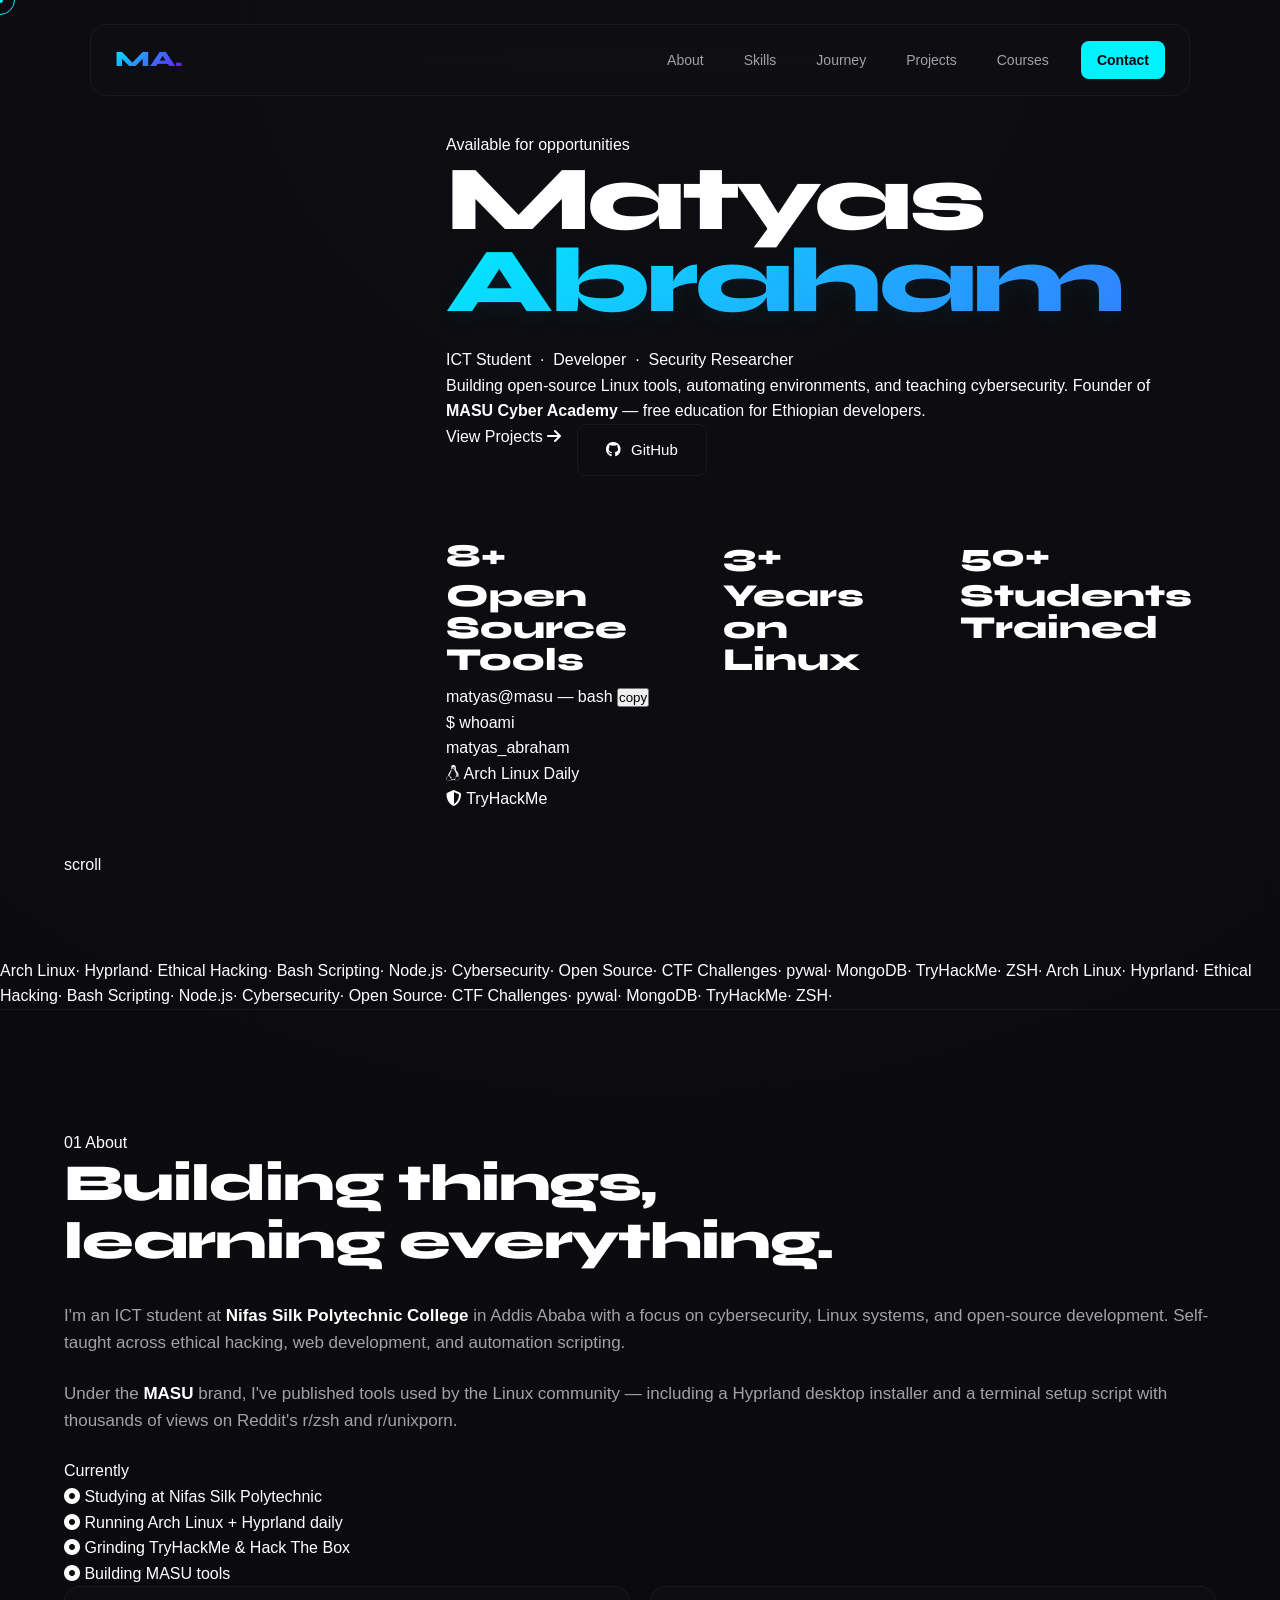
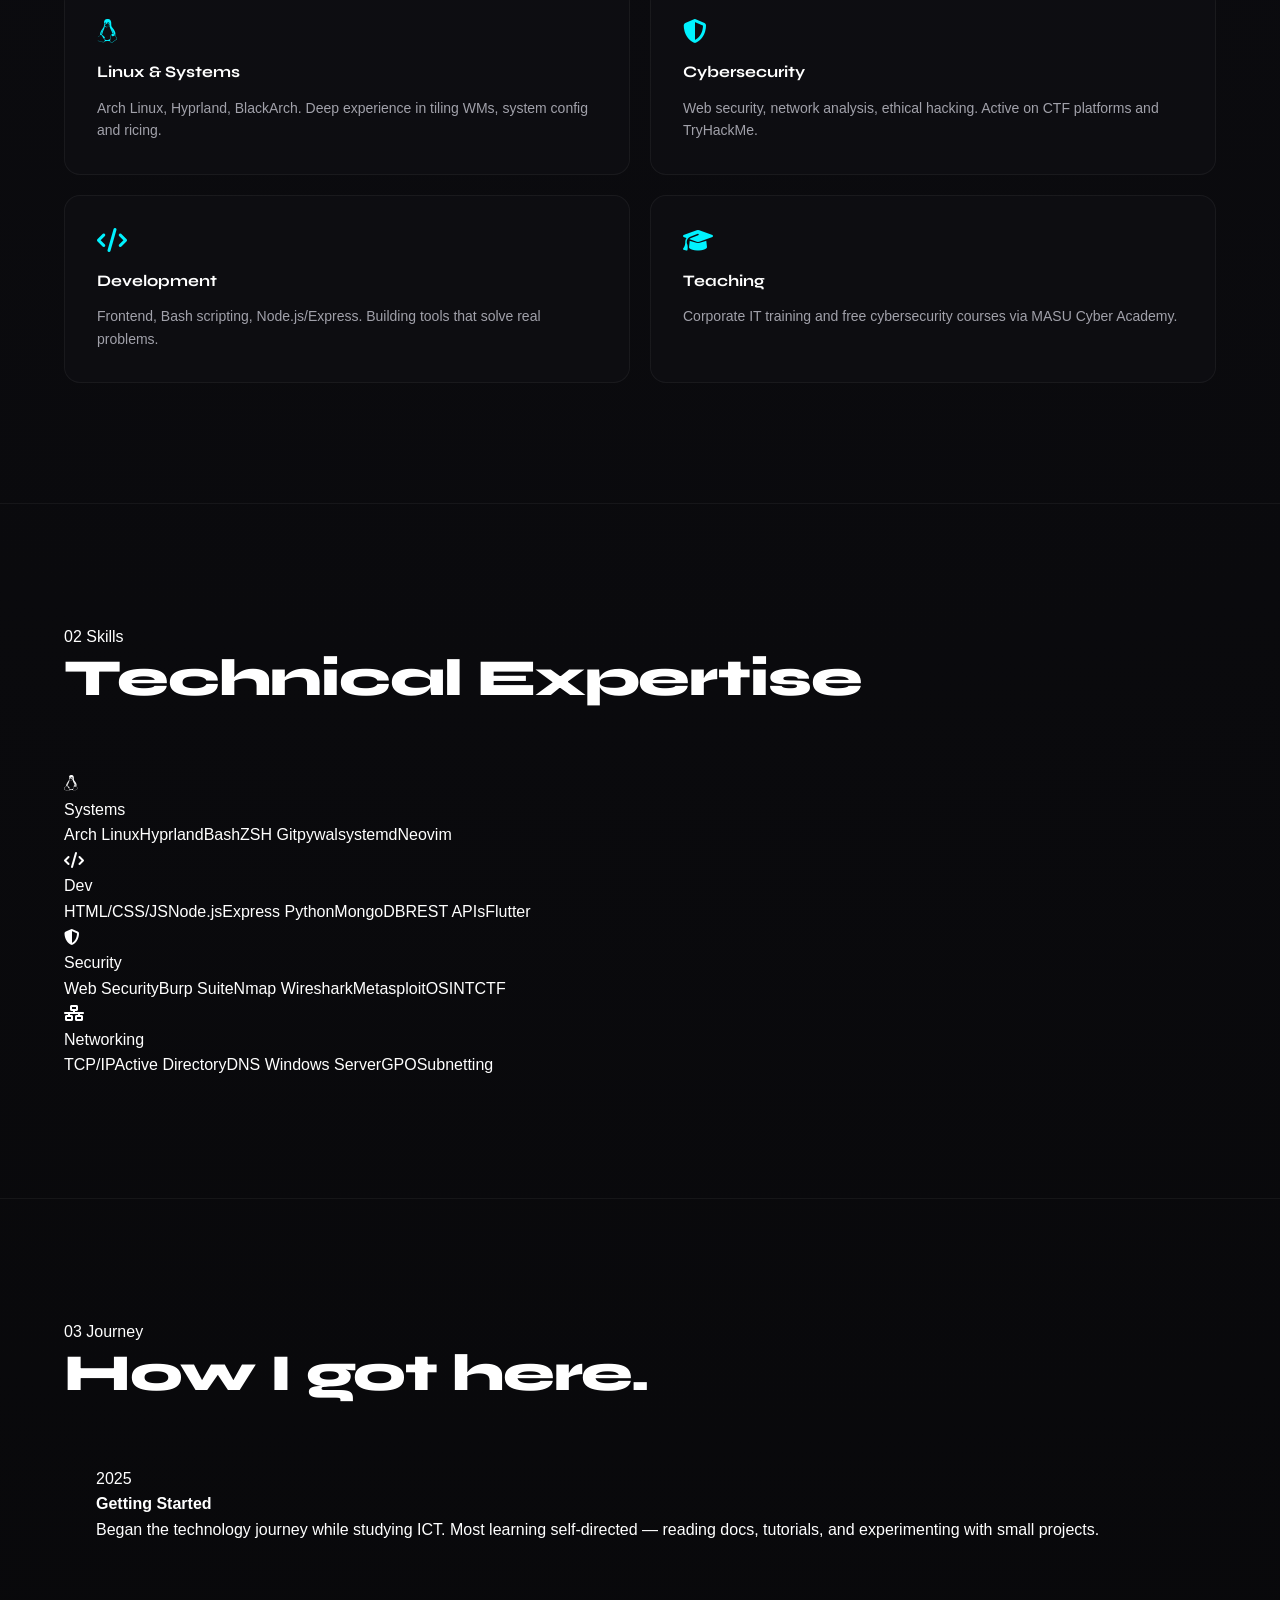
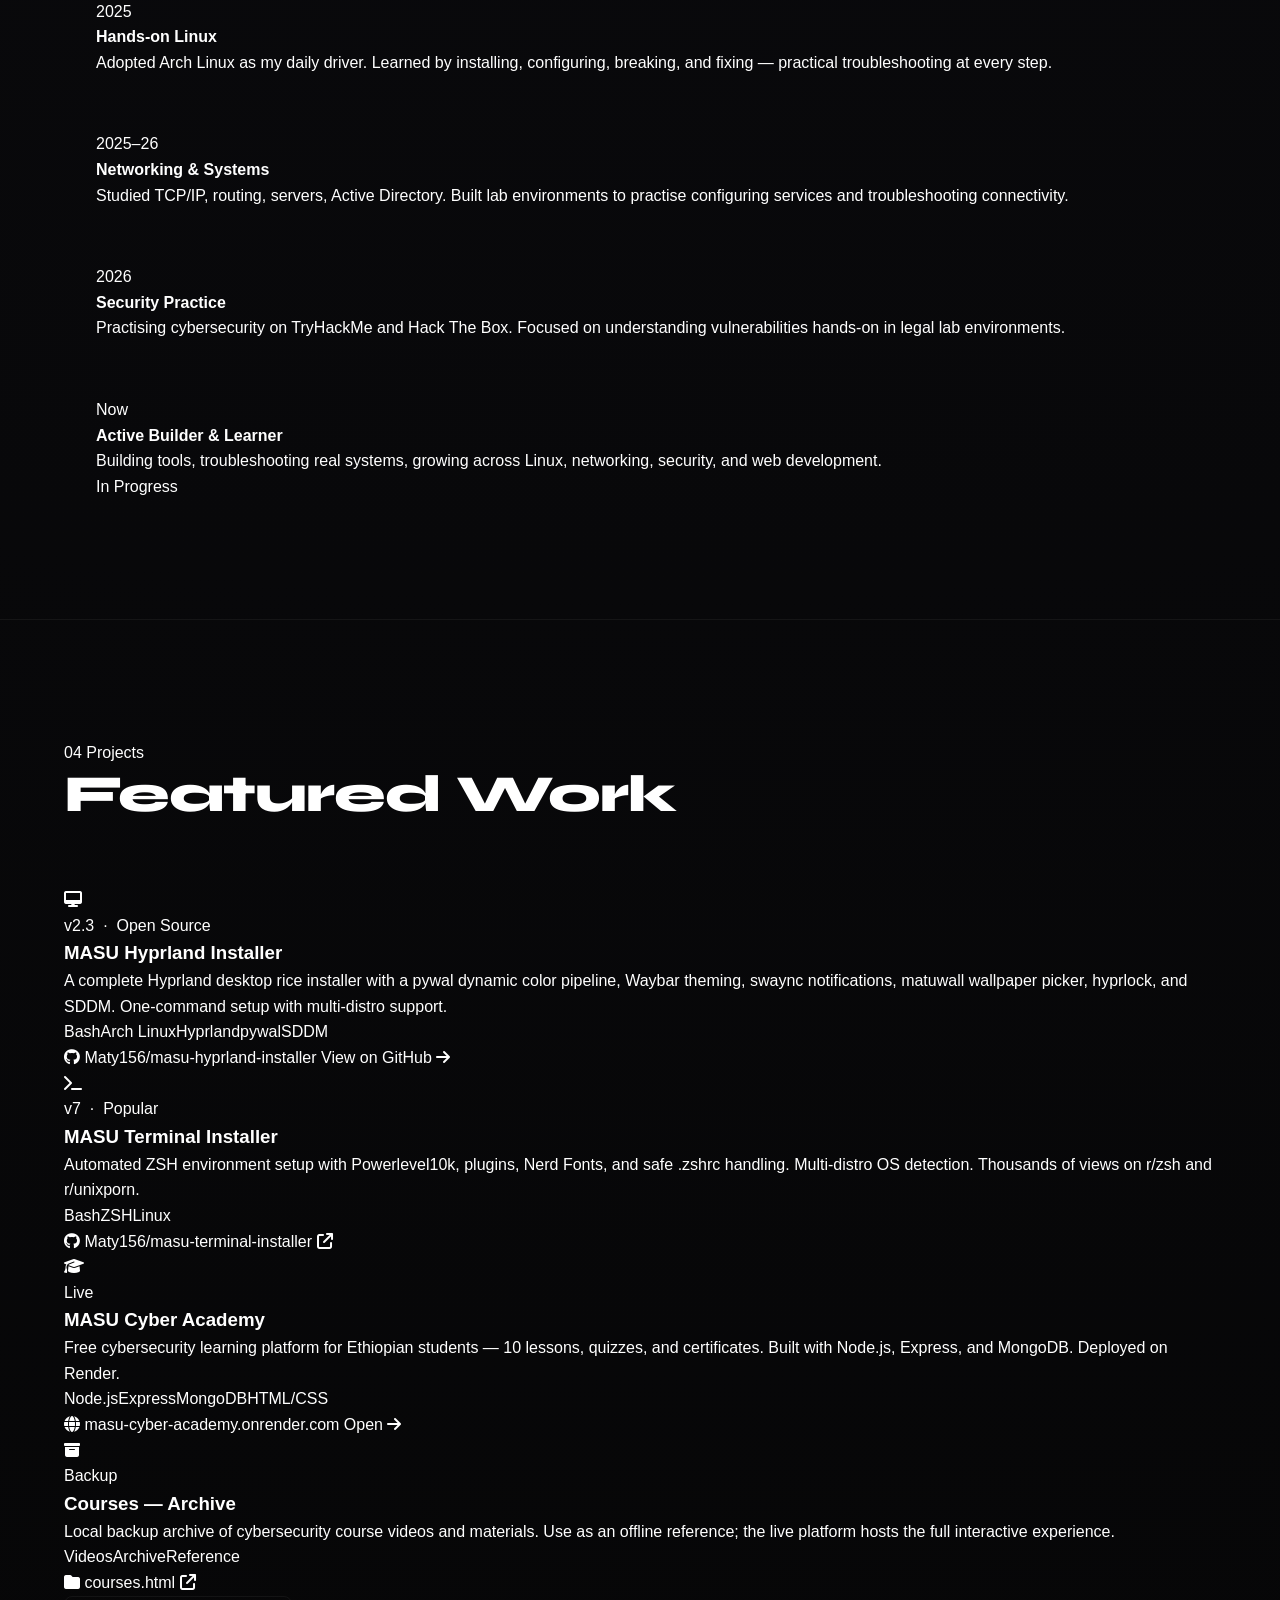
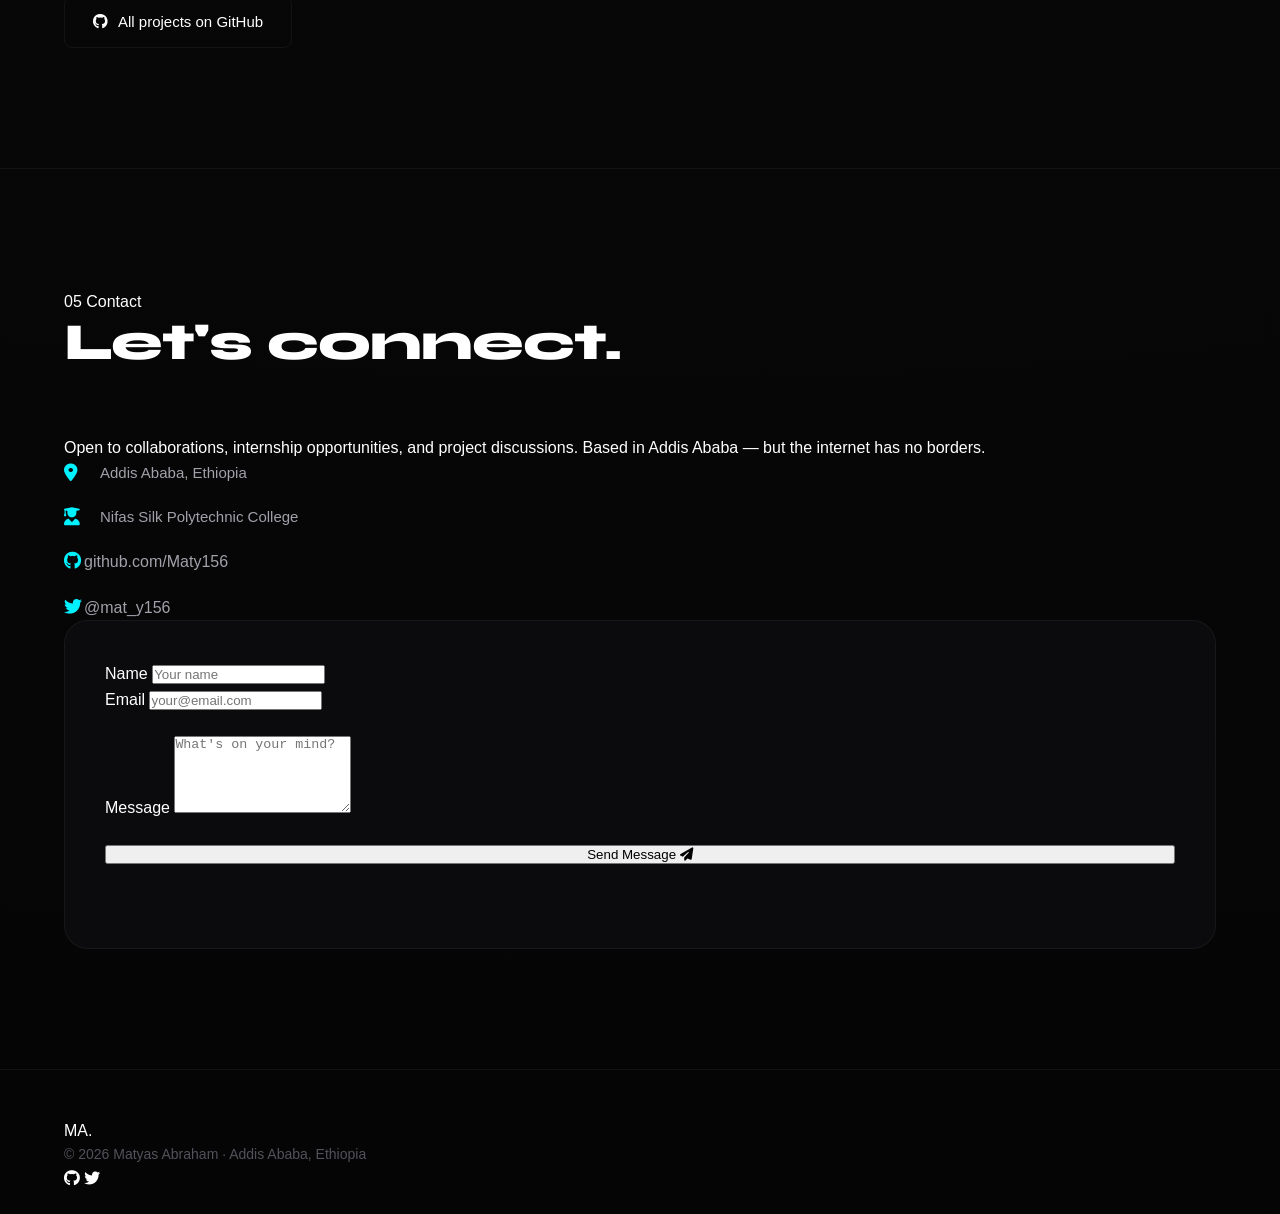
==== index.html @ 4cba420f "new home structure" ====
<!DOCTYPE html>
<html lang="en">
<head>
  <meta charset="UTF-8">
  <meta name="viewport" content="width=device-width, initial-scale=1.0">
  <title>Matyas Abraham — Developer & Security Researcher</title>
  <meta name="description" content="Portfolio of Matyas Abraham — ICT student, developer, and cybersecurity researcher from Addis Ababa, Ethiopia.">
  <link rel="preconnect" href="https://fonts.googleapis.com">
  <link rel="preconnect" href="https://fonts.gstatic.com" crossorigin>
  <link href="https://fonts.googleapis.com/css2?family=Inter:wght@300;400;500;600;700&family=Syne:wght@700;800&family=JetBrains+Mono:wght@400;500;700&display=swap" rel="stylesheet">
  <link rel="stylesheet" href="https://cdnjs.cloudflare.com/ajax/libs/font-awesome/6.5.1/css/all.min.css">
  <link rel="stylesheet" href="css/style.css">
</head>
<body>

  <!-- CURSOR -->
  <div class="cursor-dot"></div>
  <div class="cursor-outline"></div>

  <!-- NAV -->
  <nav id="navbar">
    <div class="nav-inner">
      <a href="#" class="nav-logo">MA<span class="nav-logo-dot">.</span></a>
      <div class="nav-links">
        <a href="#about">About</a>
        <a href="#skills">Skills</a>
        <a href="#journey">Journey</a>
        <a href="#projects">Projects</a>
        <a href="https://masu-cyber-academy.onrender.com/" target="_blank" rel="noopener">Courses</a>
        <a href="#contact" class="nav-cta">Contact</a>
      </div>
      <button class="nav-toggle" id="navToggle"><i class="fas fa-bars"></i></button>
    </div>
  </nav>

  <!-- HERO -->
  <section id="hero">
    <div class="hero-bg">
      <div class="orb orb-1"></div>
      <div class="orb orb-2"></div>
      <div class="orb orb-3"></div>
      <div class="grid-overlay"></div>
    </div>
    <div class="hero-inner container">
      <div class="hero-left">
        <div class="hero-status">
          <span class="status-dot"></span>
          <span>Available for opportunities</span>
        </div>
        <h1 class="hero-name">
          Matyas<br>
          <span class="hero-name-grad">Abraham</span>
        </h1>
        <p class="hero-role">ICT Student &nbsp;·&nbsp; Developer &nbsp;·&nbsp; Security Researcher</p>
        <p class="hero-bio">
          Building open-source Linux tools, automating environments, and teaching cybersecurity. 
          Founder of <strong>MASU Cyber Academy</strong> — free education for Ethiopian developers.
        </p>
        <div class="hero-actions">
          <a href="#projects" class="btn-grad">View Projects <i class="fas fa-arrow-right"></i></a>
          <a href="https://github.com/Maty156" target="_blank" class="btn-ghost"><i class="fab fa-github"></i> GitHub</a>
        </div>
        <div class="hero-stats">
          <div class="hstat">
            <span class="hstat-num">8+</span>
            <span class="hstat-label">Open Source Tools</span>
          </div>
          <div class="hstat-sep"></div>
          <div class="hstat">
            <span class="hstat-num">3+</span>
            <span class="hstat-label">Years on Linux</span>
          </div>
          <div class="hstat-sep"></div>
          <div class="hstat">
            <span class="hstat-num">50+</span>
            <span class="hstat-label">Students Trained</span>
          </div>
        </div>
      </div>

      <div class="hero-right">
        <div class="hero-terminal">
          <div class="term-bar">
            <div class="term-dots">
              <span class="td-red"></span>
              <span class="td-yellow"></span>
              <span class="td-green"></span>
            </div>
            <span class="term-title">matyas@masu — bash</span>
            <button class="term-copy" id="copyTerminal">copy</button>
          </div>
          <div class="term-body" id="typeArea"></div>
        </div>
        <div class="hero-float-badge hfb-1">
          <i class="fab fa-linux"></i> Arch Linux Daily
        </div>
        <div class="hero-float-badge hfb-2">
          <i class="fas fa-shield-halved"></i> TryHackMe
        </div>
      </div>
    </div>
    <div class="hero-scroll-hint">
      <span>scroll</span>
      <div class="scroll-line"></div>
    </div>
  </section>

  <!-- MARQUEE STRIP -->
  <div class="marquee-strip" aria-hidden="true">
    <div class="marquee-track">
      <span>Arch Linux</span><span>·</span>
      <span>Hyprland</span><span>·</span>
      <span>Ethical Hacking</span><span>·</span>
      <span>Bash Scripting</span><span>·</span>
      <span>Node.js</span><span>·</span>
      <span>Cybersecurity</span><span>·</span>
      <span>Open Source</span><span>·</span>
      <span>CTF Challenges</span><span>·</span>
      <span>pywal</span><span>·</span>
      <span>MongoDB</span><span>·</span>
      <span>TryHackMe</span><span>·</span>
      <span>ZSH</span><span>·</span>
      <span>Arch Linux</span><span>·</span>
      <span>Hyprland</span><span>·</span>
      <span>Ethical Hacking</span><span>·</span>
      <span>Bash Scripting</span><span>·</span>
      <span>Node.js</span><span>·</span>
      <span>Cybersecurity</span><span>·</span>
      <span>Open Source</span><span>·</span>
      <span>CTF Challenges</span><span>·</span>
      <span>pywal</span><span>·</span>
      <span>MongoDB</span><span>·</span>
      <span>TryHackMe</span><span>·</span>
      <span>ZSH</span><span>·</span>
    </div>
  </div>

  <!-- ABOUT -->
  <section id="about" class="section reveal">
    <div class="container">
      <div class="sec-eyebrow"><span class="sec-num">01</span> About</div>
      <div class="about-layout">
        <div class="about-text">
          <h2>Building things,<br>learning everything.</h2>
          <p>
            I'm an ICT student at <strong>Nifas Silk Polytechnic College</strong> in Addis Ababa 
            with a focus on cybersecurity, Linux systems, and open-source development. 
            Self-taught across ethical hacking, web development, and automation scripting.
          </p>
          <p>
            Under the <strong>MASU</strong> brand, I've published tools used by the Linux community — 
            including a Hyprland desktop installer and a terminal setup script with thousands of 
            views on Reddit's r/zsh and r/unixporn.
          </p>
          <div class="currently">
            <div class="currently-label">Currently</div>
            <div class="currently-items">
              <div class="cur-item"><i class="fas fa-circle-dot"></i> Studying at Nifas Silk Polytechnic</div>
              <div class="cur-item"><i class="fas fa-circle-dot"></i> Running Arch Linux + Hyprland daily</div>
              <div class="cur-item"><i class="fas fa-circle-dot"></i> Grinding TryHackMe &amp; Hack The Box</div>
              <div class="cur-item"><i class="fas fa-circle-dot"></i> Building MASU tools</div>
            </div>
          </div>
        </div>
        <div class="about-cards">
          <div class="acard stagger">
            <div class="acard-icon"><i class="fab fa-linux"></i></div>
            <h4>Linux &amp; Systems</h4>
            <p>Arch Linux, Hyprland, BlackArch. Deep experience in tiling WMs, system config and ricing.</p>
          </div>
          <div class="acard stagger">
            <div class="acard-icon"><i class="fas fa-shield-halved"></i></div>
            <h4>Cybersecurity</h4>
            <p>Web security, network analysis, ethical hacking. Active on CTF platforms and TryHackMe.</p>
          </div>
          <div class="acard stagger">
            <div class="acard-icon"><i class="fas fa-code"></i></div>
            <h4>Development</h4>
            <p>Frontend, Bash scripting, Node.js/Express. Building tools that solve real problems.</p>
          </div>
          <div class="acard stagger">
            <div class="acard-icon"><i class="fas fa-graduation-cap"></i></div>
            <h4>Teaching</h4>
            <p>Corporate IT training and free cybersecurity courses via MASU Cyber Academy.</p>
          </div>
        </div>
      </div>
    </div>
  </section>

  <!-- SKILLS -->
  <section id="skills" class="section reveal">
    <div class="container">
      <div class="sec-eyebrow"><span class="sec-num">02</span> Skills</div>
      <h2>Technical Expertise</h2>
      <div class="skills-wrap">
        <div class="skill-row stagger">
          <div class="skill-cat">
            <div class="skill-cat-icon"><i class="fab fa-linux"></i></div>
            <span>Systems</span>
          </div>
          <div class="skill-pills">
            <span>Arch Linux</span><span>Hyprland</span><span>Bash</span><span>ZSH</span>
            <span>Git</span><span>pywal</span><span>systemd</span><span>Neovim</span>
          </div>
        </div>
        <div class="skill-row stagger">
          <div class="skill-cat">
            <div class="skill-cat-icon"><i class="fas fa-code"></i></div>
            <span>Dev</span>
          </div>
          <div class="skill-pills">
            <span>HTML/CSS/JS</span><span>Node.js</span><span>Express</span>
            <span>Python</span><span>MongoDB</span><span>REST APIs</span><span>Flutter</span>
          </div>
        </div>
        <div class="skill-row stagger">
          <div class="skill-cat">
            <div class="skill-cat-icon"><i class="fas fa-shield-halved"></i></div>
            <span>Security</span>
          </div>
          <div class="skill-pills">
            <span>Web Security</span><span>Burp Suite</span><span>Nmap</span>
            <span>Wireshark</span><span>Metasploit</span><span>OSINT</span><span>CTF</span>
          </div>
        </div>
        <div class="skill-row stagger">
          <div class="skill-cat">
            <div class="skill-cat-icon"><i class="fas fa-network-wired"></i></div>
            <span>Networking</span>
          </div>
          <div class="skill-pills">
            <span>TCP/IP</span><span>Active Directory</span><span>DNS</span>
            <span>Windows Server</span><span>GPO</span><span>Subnetting</span>
          </div>
        </div>
      </div>
    </div>
  </section>

  <!-- JOURNEY -->
  <section id="journey" class="section reveal">
    <div class="container">
      <div class="sec-eyebrow"><span class="sec-num">03</span> Journey</div>
      <h2>How I got here.</h2>
      <div class="tl">
        <div class="tl-line"></div>
        <div class="tl-item stagger">
          <div class="tl-node"></div>
          <div class="tl-year">2025</div>
          <div class="tl-card">
            <h4>Getting Started</h4>
            <p>Began the technology journey while studying ICT. Most learning self-directed — reading docs, tutorials, and experimenting with small projects.</p>
          </div>
        </div>
        <div class="tl-item stagger">
          <div class="tl-node"></div>
          <div class="tl-year">2025</div>
          <div class="tl-card">
            <h4>Hands-on Linux</h4>
            <p>Adopted Arch Linux as my daily driver. Learned by installing, configuring, breaking, and fixing — practical troubleshooting at every step.</p>
          </div>
        </div>
        <div class="tl-item stagger">
          <div class="tl-node"></div>
          <div class="tl-year">2025–26</div>
          <div class="tl-card">
            <h4>Networking &amp; Systems</h4>
            <p>Studied TCP/IP, routing, servers, Active Directory. Built lab environments to practise configuring services and troubleshooting connectivity.</p>
          </div>
        </div>
        <div class="tl-item stagger">
          <div class="tl-node"></div>
          <div class="tl-year">2026</div>
          <div class="tl-card">
            <h4>Security Practice</h4>
            <p>Practising cybersecurity on TryHackMe and Hack The Box. Focused on understanding vulnerabilities hands-on in legal lab environments.</p>
          </div>
        </div>
        <div class="tl-item tl-item--active stagger">
          <div class="tl-node tl-node--active"></div>
          <div class="tl-year tl-year--active">Now</div>
          <div class="tl-card tl-card--active">
            <h4>Active Builder &amp; Learner</h4>
            <p>Building tools, troubleshooting real systems, growing across Linux, networking, security, and web development.</p>
            <span class="tl-chip">In Progress</span>
          </div>
        </div>
      </div>
    </div>
  </section>

  <!-- PROJECTS -->
  <section id="projects" class="section reveal">
    <div class="container">
      <div class="sec-eyebrow"><span class="sec-num">04</span> Projects</div>
      <h2>Featured Work</h2>

      <div class="bento">

        <!-- FEATURED -->
        <a href="https://github.com/Maty156/masu-hyprland-installer"
           target="_blank" rel="noopener"
           class="bcard bcard--feat stagger">
          <div class="bcard-glow"></div>
          <div class="bcard-top">
            <div class="bcard-icon"><i class="fas fa-desktop"></i></div>
            <span class="bcard-chip">v2.3 &nbsp;·&nbsp; Open Source</span>
          </div>
          <h3>MASU Hyprland Installer</h3>
          <p>A complete Hyprland desktop rice installer with a pywal dynamic color pipeline, Waybar theming, swaync notifications, matuwall wallpaper picker, hyprlock, and SDDM. One-command setup with multi-distro support.</p>
          <div class="bcard-tags">
            <span>Bash</span><span>Arch Linux</span><span>Hyprland</span><span>pywal</span><span>SDDM</span>
          </div>
          <div class="bcard-foot">
            <span class="bcard-repo"><i class="fab fa-github"></i> Maty156/masu-hyprland-installer</span>
            <span class="bcard-cta">View on GitHub <i class="fas fa-arrow-right"></i></span>
          </div>
        </a>

        <!-- ROW OF 3 -->
        <div class="bento-row">

          <a href="https://github.com/Maty156/masu-terminal-installer"
             target="_blank" rel="noopener"
             class="bcard stagger">
            <div class="bcard-top">
              <div class="bcard-icon bcard-icon--purple"><i class="fas fa-terminal"></i></div>
              <span class="bcard-chip">v7 &nbsp;·&nbsp; Popular</span>
            </div>
            <h3>MASU Terminal Installer</h3>
            <p>Automated ZSH environment setup with Powerlevel10k, plugins, Nerd Fonts, and safe .zshrc handling. Multi-distro OS detection. Thousands of views on r/zsh and r/unixporn.</p>
            <div class="bcard-tags"><span>Bash</span><span>ZSH</span><span>Linux</span></div>
            <div class="bcard-foot">
              <span class="bcard-repo"><i class="fab fa-github"></i> Maty156/masu-terminal-installer</span>
              <i class="fas fa-arrow-up-right-from-square bcard-ext"></i>
            </div>
          </a>

          <a href="https://masu-cyber-academy.onrender.com/"
             target="_blank" rel="noopener"
             class="bcard bcard--live stagger">
            <div class="bcard-top">
              <div class="bcard-icon bcard-icon--green"><i class="fas fa-graduation-cap"></i></div>
              <span class="bcard-live-badge"><span class="bcard-live-dot"></span>Live</span>
            </div>
            <h3>MASU Cyber Academy</h3>
            <p>Free cybersecurity learning platform for Ethiopian students — 10 lessons, quizzes, and certificates. Built with Node.js, Express, and MongoDB. Deployed on Render.</p>
            <div class="bcard-tags"><span>Node.js</span><span>Express</span><span>MongoDB</span><span>HTML/CSS</span></div>
            <div class="bcard-foot">
              <span class="bcard-repo"><i class="fas fa-globe"></i> masu-cyber-academy.onrender.com</span>
              <span class="bcard-cta bcard-cta--green">Open <i class="fas fa-arrow-right"></i></span>
            </div>
          </a>

          <a href="courses.html"
             target="_blank" rel="noopener"
             class="bcard bcard--muted stagger">
            <div class="bcard-top">
              <div class="bcard-icon bcard-icon--dim"><i class="fas fa-archive"></i></div>
              <span class="bcard-chip">Backup</span>
            </div>
            <h3>Courses — Archive</h3>
            <p>Local backup archive of cybersecurity course videos and materials. Use as an offline reference; the live platform hosts the full interactive experience.</p>
            <div class="bcard-tags"><span>Videos</span><span>Archive</span><span>Reference</span></div>
            <div class="bcard-foot">
              <span class="bcard-repo"><i class="fas fa-folder"></i> courses.html</span>
              <i class="fas fa-arrow-up-right-from-square bcard-ext"></i>
            </div>
          </a>

        </div>
      </div>

      <div class="bento-more">
        <a href="https://github.com/Maty156" target="_blank" class="btn-ghost">
          <i class="fab fa-github"></i> All projects on GitHub
        </a>
      </div>
    </div>
  </section>

  <!-- CONTACT -->
  <section id="contact" class="section reveal">
    <div class="container">
      <div class="sec-eyebrow"><span class="sec-num">05</span> Contact</div>
      <div class="contact-wrap">
        <div class="contact-left">
          <h2>Let's connect.</h2>
          <p>Open to collaborations, internship opportunities, and project discussions. Based in Addis Ababa — but the internet has no borders.</p>
          <div class="contact-info">
            <div class="ci-row"><i class="fas fa-location-dot"></i><span>Addis Ababa, Ethiopia</span></div>
            <div class="ci-row"><i class="fas fa-user-graduate"></i><span>Nifas Silk Polytechnic College</span></div>
            <a class="ci-row" href="https://github.com/Maty156" target="_blank">
              <i class="fab fa-github"></i><span>github.com/Maty156</span>
            </a>
            <a class="ci-row" href="https://twitter.com/mat_y156" target="_blank">
              <i class="fab fa-twitter"></i><span>@mat_y156</span>
            </a>
          </div>
        </div>
        <form id="contact-form" class="contact-form" action="https://formspree.io/f/YOUR_FORM_ID" method="POST">
          <div class="cf-row">
            <div class="cf-field">
              <label>Name</label>
              <input type="text" name="name" placeholder="Your name" required>
            </div>
            <div class="cf-field">
              <label>Email</label>
              <input type="email" name="email" placeholder="your@email.com" required>
            </div>
          </div>
          <div class="cf-field">
            <label>Message</label>
            <textarea name="message" rows="5" placeholder="What's on your mind?" required></textarea>
          </div>
          <button type="submit" class="btn-grad cf-submit">
            Send Message <i class="fas fa-paper-plane"></i>
          </button>
          <p id="form-status"></p>
        </form>
      </div>
    </div>
  </section>

  <!-- FOOTER -->
  <footer>
    <div class="container foot-inner">
      <div class="foot-logo">MA<span>.</span></div>
      <p class="foot-copy">© 2026 Matyas Abraham · Addis Ababa, Ethiopia</p>
      <div class="foot-socials">
        <a href="https://github.com/Maty156" target="_blank" aria-label="GitHub"><i class="fab fa-github"></i></a>
        <a href="https://twitter.com/mat_y156" target="_blank" aria-label="Twitter"><i class="fab fa-twitter"></i></a>
      </div>
    </div>
  </footer>

  <!-- EASTER EGG -->
  <div id="easter-egg">
    <div class="egg-box">
      <pre class="egg-art"> ███╗   ███╗ █████╗ ███████╗██╗   ██╗
 ████╗ ████║██╔══██╗██╔════╝██║   ██║
 ██╔████╔██║███████║███████╗██║   ██║
 ██║╚██╔╝██║██╔══██║╚════██║██║   ██║
 ██║ ╚═╝ ██║██║  ██║███████║╚██████╔╝
 ╚═╝     ╚═╝╚═╝  ╚═╝╚══════╝ ╚═════╝</pre>
      <h3>You found the secret 👾</h3>
      <p>Konami code on a portfolio? Classic hacker move.<br><code>↑ ↑ ↓ ↓ ← → ← → B A</code></p>
      <button onclick="document.getElementById('easter-egg').classList.remove('active')">[ close ]</button>
    </div>
  </div>

  <script src="js/script.js"></script>
</body>
</html>
---- css/style.css ----
/* =============================================
 *   MATYAS ABRAHAM — Professional Portfolio
 *   Dark minimal, INSA-ready
 *   ============================================= */

:root {
  --bg:          #050505;
  --bg-gradient: radial-gradient(circle at 50% 0%, #0d0d12 0%, #050505 100%);
  --surface:     rgba(15, 15, 20, 0.6);
  --surface-br:  rgba(255, 255, 255, 0.05);
  --surface-hover: rgba(255, 255, 255, 0.08);
  
  --accent:      #00f2ff;
  --accent-2:    #7000ff;
  --accent-glow: rgba(0, 242, 255, 0.3);
  
  --text:        #ffffff;
  --text-dim:    #a1a1aa;
  --text-faint:  #52525b;
  
  --radius-sm:   8px;
  --radius-md:   16px;
  --radius-lg:   24px;
  
  --nav-h:       72px;
  --transition:  cubic-bezier(0.4, 0, 0.2, 1);
}

*, *::before, *::after { box-sizing: border-box; margin: 0; padding: 0; }

html { scroll-behavior: smooth; font-size: 16px; background: var(--bg); }

body {
  background: var(--bg);
  background-image: var(--bg-gradient);
  color: var(--text);
  font-family: 'Outfit', sans-serif;
  line-height: 1.6;
  overflow-x: hidden;
  -webkit-font-smoothing: antialiased;
}

/* Custom Cursor */
.cursor-dot, .cursor-outline {
  pointer-events: none;
  position: fixed;
  top: 0; left: 0;
  transform: translate(-50%, -50%);
  border-radius: 50%;
  z-index: 9999;
  transition: opacity 0.3s ease;
}

.cursor-dot {
  width: 6px; height: 6px;
  background-color: var(--accent);
}

.cursor-outline {
  width: 30px; height: 30px;
  border: 1px solid var(--accent);
  transition: all 0.2s var(--transition);
}

a { color: inherit; text-decoration: none; }

/* Scrollbar */
::-webkit-scrollbar { width: 4px; }
::-webkit-scrollbar-track { background: var(--bg); }
::-webkit-scrollbar-thumb { 
  background: linear-gradient(var(--accent), var(--accent-2)); 
  border-radius: 10px; 
}

/* =============================================
 *   NAV
 *   ============================================= */
#navbar {
  position: fixed;
  top: 24px; left: 50%;
  transform: translateX(-50%);
  width: calc(100% - 48px);
  max-width: 1100px;
  height: var(--nav-h);
  z-index: 1000;
  background: var(--surface);
  backdrop-filter: blur(12px);
  -webkit-backdrop-filter: blur(12px);
  border: 1px solid var(--surface-br);
  border-radius: var(--radius-md);
  transition: all 0.4s var(--transition);
}

#navbar.scrolled {
  top: 12px;
  width: calc(100% - 24px);
  background: rgba(10, 10, 15, 0.8);
}

.nav-inner {
  display: flex;
  align-items: center;
  justify-content: space-between;
  height: 100%;
  padding: 0 24px;
}

.nav-logo {
  font-family: 'Syne', sans-serif;
  font-weight: 800;
  font-size: 22px;
  background: linear-gradient(135deg, var(--accent), var(--accent-2));
  -webkit-background-clip: text;
  background-clip: text; /* Fixed compatibility lint */
  -webkit-text-fill-color: transparent;
  letter-spacing: -0.5px;
}

.nav-links {
  display: flex;
  align-items: center;
  gap: 8px;
}

.nav-links a {
  font-size: 14px;
  font-weight: 500;
  color: var(--text-dim);
  padding: 8px 16px;
  border-radius: var(--radius-sm);
  transition: all 0.3s var(--transition);
}

.nav-links a:hover, .nav-links a.active {
  color: var(--text);
  background: var(--surface-hover);
}

.nav-links a.nav-cta {
  background: var(--accent);
  color: var(--bg);
  font-weight: 600;
  margin-left: 8px;
}

.nav-links a.nav-cta:hover {
  background: #00d8e6;
  box-shadow: 0 0 20px var(--accent-glow);
}

.nav-toggle {
  display: none;
  background: none;
  border: none;
  color: var(--text);
  font-size: 20px;
  cursor: pointer;
}

/* Smooth mobile nav transitions */
.nav-links {
  transition: transform 260ms var(--transition), opacity 200ms ease;
  transform-origin: top right;
}

/* Mobile navigation and touch-device tweaks */
@media (hover: none) and (pointer: coarse) {
  .cursor-dot,
  .cursor-outline { display: none; }
}

/* Responsive rules (mobile-first adjustments) */
@media (max-width: 900px) {
  #navbar {
    left: 0;
    transform: none;
    width: 100%;
    max-width: none;
    border-radius: 0;
    top: 0;
    margin: 0;
    padding: 0 12px;
  }

  .nav-inner { padding: 0 12px; }

  .nav-toggle { display: block; }

  .nav-links {
    display: none;
    position: absolute;
    top: calc(var(--nav-h) + 12px);
    right: 16px;
    flex-direction: column;
    background: var(--surface);
    border-radius: 12px;
    padding: 8px;
    gap: 0;
    min-width: 200px;
    border: 1px solid var(--surface-br);
    box-shadow: 0 12px 30px rgba(0,0,0,0.5);
    z-index: 1100;
  }

  .nav-links.open { display: flex; }

  .nav-links a { padding: 10px 14px; display: block; }

  /* Hero layout stacks on smaller screens */
  #hero {
    padding-top: calc(var(--nav-h) + 30px);
    grid-template-columns: 1fr;
    gap: 24px;
    min-height: auto;
    padding-bottom: 48px;
  }

  .hero-actions { flex-direction: column; align-items: stretch; }
  .hero-stats { gap: 16px; flex-wrap: wrap; }
  .hero-desc { max-width: 100%; }
  .code-window { max-width: 100%; }

  /* Grids to fewer columns */
  .projects-grid { grid-template-columns: repeat(2, 1fr); }
  .about-grid { grid-template-columns: 1fr; gap: 32px; }
  .about-cards { grid-template-columns: 1fr 1fr; }
  .skills-grid { grid-template-columns: 1fr; gap: 32px; }
  .contact-grid { grid-template-columns: 1fr; gap: 28px; }

  .projects-grid .project-card { padding: 20px; }
  .container { padding: 0 16px; }
}

@media (max-width: 600px) {
  .projects-grid { grid-template-columns: 1fr; }
  .about-cards { grid-template-columns: 1fr; }
  .hero-name { font-size: clamp(40px, 10vw, 72px); }
  .nav-links { right: 12px; left: 12px; top: calc(var(--nav-h) + 8px); }
  .nav-links a { padding: 10px 12px; }
  .btn-primary { padding: 12px 18px; }
  .btn-ghost { padding: 10px 14px; }
  .cw-body { padding: 16px; min-height: 180px; font-size: 12px; }
  .section { padding: 60px 0; }
  .section h2 { margin-bottom: 32px; }
}

/* =============================================
 *   BUTTONS
 *   ============================================= */
.btn-primary {
  display: inline-flex;
  align-items: center;
  gap: 10px;
  background: var(--accent);
  color: var(--bg);
  font-size: 15px;
  font-weight: 600;
  padding: 14px 32px;
  border-radius: var(--radius-sm);
  border: none;
  cursor: pointer;
  transition: all 0.3s var(--transition);
}

.btn-primary:hover {
  background: #00d8e6;
  transform: translateY(-2px);
  box-shadow: 0 8px 24px var(--accent-glow);
}

.btn-ghost {
  display: inline-flex;
  align-items: center;
  gap: 10px;
  background: transparent;
  color: var(--text);
  font-size: 15px;
  font-weight: 500;
  padding: 13px 28px;
  border-radius: var(--radius-sm);
  border: 1px solid var(--surface-br);
  cursor: pointer;
  transition: all 0.3s var(--transition);
}

.btn-ghost:hover {
  background: var(--surface-hover);
  border-color: var(--text-faint);
}

/* Ripple effect base styles */
.ripple {
  position: absolute;
  border-radius: 50%;
  transform: scale(0);
  pointer-events: none;
  animation: ripple 600ms ease-out;
  background: rgba(0,242,255,0.12);
}

@keyframes ripple {
  to { transform: scale(4); opacity: 0; }
}

/* Ensure clickable elements are positioned for ripple */
.btn-primary, .btn-ghost, .nav-toggle, .copy-btn {
  position: relative; overflow: hidden;
}

/* =============================================
 *   HERO
 *   ============================================= */
#hero {
  min-height: 100vh;
  padding-top: calc(var(--nav-h) + 60px);
  padding-bottom: 80px;
  display: grid;
  grid-template-columns: 1.2fr 1fr;
  align-items: center;
  gap: 40px;
  max-width: 1200px;
  margin: 0 auto;
  padding-left: 24px;
  padding-right: 24px;
}

.hero-eyebrow {
  display: inline-flex;
  align-items: center;
  gap: 10px;
  padding: 6px 16px;
  background: var(--surface);
  border: 1px solid var(--surface-br);
  border-radius: 100px;
  font-size: 12px;
  font-weight: 500;
  color: var(--accent);
  letter-spacing: 0.1em;
  text-transform: uppercase;
  margin-bottom: 24px;
}

.dot {
  width: 6px; height: 6px;
  background: var(--accent);
  border-radius: 50%;
  box-shadow: 0 0 10px var(--accent);
  animation: pulse 2s infinite;
}

@keyframes pulse {
  0%, 100% { opacity: 1; transform: scale(1); }
  50% { opacity: 0.5; transform: scale(1.2); }
}

.hero-name {
  font-family: 'Syne', sans-serif;
  font-weight: 800;
  font-size: clamp(56px, 8vw, 92px);
  line-height: 0.9;
  letter-spacing: -0.04em;
  color: var(--text);
  margin-bottom: 24px;
}

.hero-name span {
  display: block;
  background: linear-gradient(135deg, var(--accent), var(--accent-2));
  -webkit-background-clip: text;
  background-clip: text; /* Fixed compatibility lint */
  -webkit-text-fill-color: transparent;
}

/* Animated neon gradient for hero name */
.hero-name span {
  background-size: 200% 200%;
  animation: hero-gradient 6s ease-in-out infinite;
  text-shadow: 0 6px 20px rgba(0,242,255,0.06), 0 2px 6px rgba(112,0,255,0.04);
}

@keyframes hero-gradient {
  0% { background-position: 0% 50%; filter: drop-shadow(0 0 6px rgba(0,242,255,0.06)); }
  50% { background-position: 100% 50%; filter: drop-shadow(0 0 12px rgba(112,0,255,0.08)); }
  100% { background-position: 0% 50%; }
}

.hero-tagline {
  font-size: 18px;
  font-weight: 500;
  color: var(--text-dim);
  margin-bottom: 24px;
}

.hero-desc {
  font-size: 17px;
  color: var(--text-dim);
  line-height: 1.7;
  max-width: 520px;
  margin-bottom: 40px;
}

.hero-desc strong { color: var(--text); font-weight: 600; }

.hero-actions {
  display: flex;
  gap: 16px;
  margin-bottom: 64px;
}

.hero-stats {
  display: flex;
  gap: 48px;
}

.hstat span {
  display: block;
  font-family: 'Syne', sans-serif;
  font-size: 32px;
  font-weight: 800;
  color: var(--text);
  line-height: 1;
  margin-bottom: 8px;
}

.hstat p {
  font-size: 11px;
  font-weight: 600;
  color: var(--text-faint);
  text-transform: uppercase;
  letter-spacing: 0.1em;
}

/* Code Window */
.hero-visual {
  position: relative;
  display: flex;
  justify-content: center;
}

.code-window {
  width: 100%;
  max-width: 500px;
  background: #0a0a0f;
  border: 1px solid var(--surface-br);
  border-radius: var(--radius-md);
  overflow: hidden;
  box-shadow: 0 40px 80px rgba(0,0,0,0.6), 0 0 0 1px var(--surface-br);
}

.cw-bar {
  display: flex;
  align-items: center;
  gap: 12px;
  padding: 12px 16px;
  background: var(--surface);
  border-bottom: 1px solid var(--surface-br);
}

.cw-dots { display: flex; gap: 6px; }
.cw-dots span { width: 10px; height: 10px; border-radius: 50%; opacity: 0.8; }
.cw-dots span:nth-child(1) { background: #ff5f57; }
.cw-dots span:nth-child(2) { background: #ffbd2e; }
.cw-dots span:nth-child(3) { background: #28ca41; }

.cw-title {
  font-family: 'Outfit', sans-serif;
  font-size: 11px;
  font-weight: 500;
  color: var(--text-faint);
  text-transform: uppercase;
  letter-spacing: 0.05em;
  margin-left: 4px;
}

.cw-body {
  padding: 24px;
  font-family: 'Monaco', 'Consolas', 'Liberation Mono', monospace;
  font-size: 13px;
  line-height: 1.8;
  color: var(--text-dim);
  min-height: 260px;
}

/* Copy button for terminal */
.cw-bar .copy-btn {
  margin-left: auto;
  background: transparent;
  color: var(--text-dim);
  border: 1px solid var(--surface-br);
  padding: 6px 10px;
  border-radius: 8px;
  font-size: 13px;
  cursor: pointer;
}

.cw-bar .copy-btn:hover { background: var(--surface-hover); color: var(--text); }

.cw-body .cmd { color: var(--accent); }
.cw-body .out { color: #a582ff; }
.cw-body .dim { color: var(--text-faint); }
.cw-body .cursor-blink {
  display: inline-block;
  width: 6px; height: 14px;
  background: var(--accent);
  animation: blink 1s infinite;
  vertical-align: middle;
  margin-left: 4px;
}

@keyframes blink { 0%, 100% { opacity: 1; } 50% { opacity: 0; } }

/* =============================================
 *   SECTIONS
 *   ============================================= */
.section {
  padding: 120px 0;
  border-top: 1px solid var(--surface-br);
}

.container {
  max-width: 1200px;
  margin: 0 auto;
  padding: 0 24px;
}

.section-label {
  font-size: 11px;
  font-weight: 600;
  color: var(--accent);
  text-transform: uppercase;
  letter-spacing: 0.2em;
  margin-bottom: 16px;
  display: block;
}

.section h2 {
  font-family: 'Syne', sans-serif;
  font-size: clamp(32px, 5vw, 52px);
  font-weight: 800;
  letter-spacing: -0.02em;
  line-height: 1.1;
  color: var(--text);
  margin-bottom: 64px;
}

/* Reveal animation */
.reveal {
  opacity: 0;
  transform: translateY(40px);
  transition: all 0.8s var(--transition);
}

.reveal.visible {
  opacity: 1;
  transform: translateY(0);
}

/* =============================================
 *   ABOUT
 *   ============================================= */
.about-grid {
  display: grid;
  grid-template-columns: 1fr 1fr;
  gap: 80px;
  align-items: start;
}

.about-text h2 { margin-bottom: 32px; }

.about-text p {
  color: var(--text-dim);
  margin-bottom: 24px;
  font-size: 17px;
}

.about-text strong { color: var(--text); font-weight: 600; }

.about-cards {
  display: grid;
  grid-template-columns: 1fr 1fr;
  gap: 20px;
}

.acard {
  background: var(--surface);
  border: 1px solid var(--surface-br);
  border-radius: var(--radius-md);
  padding: 32px;
  transition: all 0.4s var(--transition);
}

.acard:hover { 
  border-color: var(--accent); 
  transform: translateY(-8px);
  box-shadow: 0 20px 40px rgba(0,0,0,0.4);
}

.acard i {
  font-size: 24px;
  color: var(--accent);
  margin-bottom: 16px;
  display: block;
}

.acard h4 {
  font-family: 'Syne', sans-serif;
  font-size: 16px;
  font-weight: 700;
  color: var(--text);
  margin-bottom: 12px;
}

.acard p {
  font-size: 14px;
  color: var(--text-dim);
  line-height: 1.6;
}

/* =============================================
 *   SKILLS — Pill Grid
 *   ============================================= */
.skills-pills-grid {
  display: grid;
  grid-template-columns: repeat(3, 1fr);
  gap: 32px;
}

.spill-group {
  background: var(--surface);
  border: 1px solid var(--surface-br);
  border-radius: var(--radius-lg);
  padding: 32px;
  transition: border-color 0.3s var(--transition);
}

.spill-group:hover { border-color: rgba(0, 242, 255, 0.25); }

.spill-group-header {
  display: flex;
  align-items: center;
  gap: 14px;
  margin-bottom: 24px;
}

.spill-group-header i {
  width: 40px; height: 40px;
  background: rgba(0, 242, 255, 0.08);
  border: 1px solid rgba(0, 242, 255, 0.15);
  border-radius: 10px;
  display: flex;
  align-items: center;
  justify-content: center;
  font-size: 17px;
  color: var(--accent);
  flex-shrink: 0;
}

.spill-group-header h4 {
  font-family: 'Syne', sans-serif;
  font-size: 15px;
  font-weight: 700;
  color: var(--text);
}

.spill-tags {
  display: flex;
  flex-wrap: wrap;
  gap: 8px;
}

.spill-tags span {
  font-size: 12px;
  font-weight: 500;
  color: var(--text-dim);
  background: var(--surface-hover);
  border: 1px solid var(--surface-br);
  padding: 6px 14px;
  border-radius: 100px;
  transition: all 0.25s var(--transition);
  cursor: default;
}

.spill-tags span:hover {
  color: var(--accent);
  border-color: var(--accent);
  background: rgba(0, 242, 255, 0.06);
}

/* =============================================
 *   JOURNEY / TIMELINE
 *   ============================================= */
.timeline {
  position: relative;
  padding-left: 32px;
  margin-top: 64px;
}

.timeline::before {
  content: '';
  position: absolute;
  left: 0;
  top: 8px;
  bottom: 0;
  width: 1px;
  background: linear-gradient(to bottom, var(--accent), var(--accent-2), transparent);
}

.tl-item {
  position: relative;
  padding-bottom: 56px;
  padding-left: 32px;
}

.tl-item:last-child { padding-bottom: 0; }

.tl-marker {
  position: absolute;
  left: -6px;
  top: 6px;
  width: 13px; height: 13px;
  background: var(--bg);
  border: 2px solid var(--accent);
  border-radius: 50%;
  box-shadow: 0 0 12px var(--accent-glow);
  transition: all 0.3s var(--transition);
}

.tl-item:hover .tl-marker {
  background: var(--accent);
  transform: scale(1.3);
}

.tl-date {
  font-size: 11px;
  font-weight: 700;
  color: var(--accent);
  text-transform: uppercase;
  letter-spacing: 0.12em;
  display: block;
  margin-bottom: 10px;
}

.tl-content h4 {
  font-family: 'Syne', sans-serif;
  font-size: 20px;
  font-weight: 700;
  color: var(--text);
  margin-bottom: 12px;
}

.tl-content p {
  font-size: 15px;
  color: var(--text-dim);
  line-height: 1.7;
  max-width: 680px;
}

.tl-badge {
  display: inline-flex;
  align-items: center;
  gap: 6px;
  font-size: 10px;
  font-weight: 700;
  color: var(--accent);
  background: rgba(0, 242, 255, 0.08);
  border: 1px solid rgba(0, 242, 255, 0.25);
  padding: 4px 12px;
  border-radius: 100px;
  text-transform: uppercase;
  letter-spacing: 0.1em;
  margin-top: 14px;
}

.tl-badge::before {
  content: '';
  width: 5px; height: 5px;
  background: var(--accent);
  border-radius: 50%;
  animation: pulse 2s infinite;
}

/* =============================================
 *   EASTER EGG — KONAMI
 *   ============================================= */
#easter-egg {
  display: none;
  position: fixed;
  inset: 0;
  background: rgba(0,0,0,0.92);
  z-index: 9998;
  align-items: center;
  justify-content: center;
  backdrop-filter: blur(8px);
}

#easter-egg.active { display: flex; }

.egg-box {
  background: #0a0a0f;
  border: 1px solid var(--accent);
  border-radius: var(--radius-lg);
  padding: 40px 48px;
  max-width: 540px;
  width: 90%;
  box-shadow: 0 0 60px var(--accent-glow);
  text-align: center;
}

.egg-box pre {
  font-family: 'Monaco', 'Consolas', monospace;
  font-size: 11px;
  color: var(--accent);
  line-height: 1.5;
  margin-bottom: 24px;
  white-space: pre;
}

.egg-box h3 {
  font-family: 'Syne', sans-serif;
  font-size: 22px;
  color: var(--text);
  margin-bottom: 12px;
}

.egg-box p {
  font-size: 14px;
  color: var(--text-dim);
  margin-bottom: 28px;
  line-height: 1.6;
}

.egg-close {
  background: var(--accent);
  color: var(--bg);
  border: none;
  padding: 10px 28px;
  border-radius: var(--radius-sm);
  font-size: 13px;
  font-weight: 600;
  cursor: pointer;
  font-family: 'Outfit', sans-serif;
}

/* =============================================
 *   PROJECTS
 * ============================================= */

.projects-grid {
  display: grid;
  grid-template-columns: repeat(2, 1fr);
  gap: 20px;
  margin-bottom: 48px;
  align-items: start;
}

/* Featured spans full width */
.project-card.featured {
  grid-column: 1 / -1;
}

/* ── Every card is a simple column ── */
.project-card {
  display: flex;
  flex-direction: column;
  background: #0f1117;
  border: 1px solid rgba(255,255,255,0.08);
  border-radius: 16px;
  padding: 28px;
  text-decoration: none;
  color: inherit;
  transition: border-color 0.25s ease, transform 0.25s ease, box-shadow 0.25s ease;
  position: relative;
  overflow: hidden;
}

.project-card:hover {
  border-color: rgba(0, 242, 255, 0.5);
  transform: translateY(-4px);
  box-shadow: 0 20px 40px rgba(0,0,0,0.5);
}

/* Featured accent bar */
.project-card.featured::before {
  content: '';
  position: absolute;
  top: 0; left: 0; right: 0;
  height: 2px;
  background: linear-gradient(90deg, #00f2ff, #7000ff);
}

/* Archive card muted */
.project-card.archive {
  opacity: 0.6;
}

/* ── Card top row: icon + badge ── */
.pc-top {
  display: flex;
  align-items: center;
  justify-content: space-between;
  margin-bottom: 16px;
}

.pc-icon,
.pc-icon-large {
  display: flex;
  align-items: center;
  justify-content: center;
  border-radius: 12px;
  background: rgba(255,255,255,0.05);
  border: 1px solid rgba(255,255,255,0.08);
  color: #00f2ff;
  flex-shrink: 0;
}
.pc-icon       { width: 42px; height: 42px; font-size: 17px; }
.pc-icon-large { width: 48px; height: 48px; font-size: 20px; }

.pc-tag {
  font-size: 10px;
  font-weight: 700;
  letter-spacing: 0.1em;
  text-transform: uppercase;
  color: rgba(255,255,255,0.35);
}

/* Live badge */
.pc-ribbon {
  display: inline-flex;
  align-items: center;
  gap: 6px;
  background: linear-gradient(90deg, #00f2ff, #7000ff);
  color: #000;
  font-size: 10px;
  font-weight: 800;
  padding: 3px 10px;
  border-radius: 999px;
  text-transform: uppercase;
  letter-spacing: 0.05em;
}
.pc-ribbon::before {
  content: '';
  width: 5px; height: 5px;
  background: #000;
  border-radius: 50%;
  animation: pulse 1.8s infinite;
}

/* ── Title ── */
.project-card h3 {
  font-family: 'Syne', sans-serif;
  font-size: 18px;
  font-weight: 700;
  color: #fff;
  margin: 0 0 10px;
  line-height: 1.3;
}
.project-card.featured h3 { font-size: 21px; }

/* ── Description ── */
.project-card > p {
  font-size: 14px;
  color: rgba(255,255,255,0.55);
  line-height: 1.65;
  margin: 0 0 16px;
  flex: 1;
}

/* ── Tech tags ── */
.pc-tags {
  display: flex;
  flex-wrap: wrap;
  gap: 6px;
  margin-bottom: 16px;
}
.pc-tags span {
  font-size: 11px;
  font-weight: 600;
  color: #00f2ff;
  background: rgba(0,242,255,0.08);
  border: 1px solid rgba(0,242,255,0.2);
  padding: 3px 10px;
  border-radius: 999px;
  white-space: nowrap;
}

/* ── CTA button ── */
.pc-actions {
  margin-bottom: 0;
}
.pc-cta {
  display: inline-block;
  background: linear-gradient(90deg, #00f2ff, #7000ff);
  color: #000;
  font-weight: 700;
  font-size: 13px;
  padding: 9px 20px;
  border-radius: 10px;
  text-decoration: none;
  white-space: nowrap;
  transition: opacity 0.2s ease;
}
.pc-cta:hover { opacity: 0.85; }

/* ── Footer ── */
.pc-footer {
  display: flex;
  align-items: center;
  justify-content: space-between;
  gap: 10px;
  margin-top: 20px;
  padding-top: 14px;
  border-top: 1px solid rgba(255,255,255,0.07);
  font-size: 11px;
  color: rgba(255,255,255,0.3);
}
.pc-footer i.fa-arrow-up-right-from-square {
  font-size: 11px;
  color: #00f2ff;
  flex-shrink: 0;
}

/* ── Responsive ── */
@media (max-width: 700px) {
  .projects-grid {
    grid-template-columns: 1fr;
  }
  .project-card.featured {
    grid-column: auto;
  }
}

/* =============================================
 *   CONTACT
 *   ============================================= */
.contact-grid {
  display: grid;
  grid-template-columns: 1fr 1fr;
  gap: 100px;
  align-items: start;
}

.contact-text h2 { margin-bottom: 24px; }

.contact-text > p {
  font-size: 17px;
  color: var(--text-dim);
  margin-bottom: 48px;
  line-height: 1.7;
}

.contact-info {
  display: flex;
  flex-direction: column;
  gap: 20px;
}

.contact-info div {
  display: flex;
  align-items: center;
  gap: 16px;
  font-size: 15px;
  color: var(--text-dim);
}

.contact-info i {
  width: 20px;
  color: var(--accent);
  font-size: 18px;
}

.contact-info a {
  color: var(--text-dim);
  transition: all 0.3s var(--transition);
}

.contact-info a:hover { color: var(--accent); }

/* Form */
.contact-form {
  display: flex;
  flex-direction: column;
  gap: 24px;
  background: var(--surface);
  padding: 40px;
  border-radius: var(--radius-lg);
  border: 1px solid var(--surface-br);
}

.field {
  display: flex;
  flex-direction: column;
  gap: 10px;
}

.field label {
  font-size: 12px;
  font-weight: 600;
  color: var(--text-dim);
  text-transform: uppercase;
  letter-spacing: 0.1em;
}

.field input,
.field textarea {
  background: var(--surface-hover);
  border: 1px solid var(--surface-br);
  border-radius: var(--radius-sm);
  padding: 14px 20px;
  font-size: 15px;
  font-family: 'Outfit', sans-serif;
  color: var(--text);
  transition: all 0.3s var(--transition);
  resize: vertical;
}

.field input::placeholder,
.field textarea::placeholder { color: var(--text-faint); }

.field input:focus,
.field textarea:focus {
  outline: none;
  border-color: var(--accent);
  background: var(--surface);
  box-shadow: 0 0 15px rgba(0, 242, 255, 0.1);
}

#form-status {
  font-size: 14px;
  color: #00ffaa;
  min-height: 20px;
}

/* =============================================
 *   FOOTER
 *   ============================================= */
footer {
  border-top: 1px solid var(--surface-br);
  padding: 48px 0;
}

.footer-inner {
  display: flex;
  align-items: center;
  justify-content: space-between;
}

footer p {
  font-size: 14px;
  color: var(--text-faint);
}

.footer-links {
  display: flex;
  gap: 24px;
}

.footer-links a {
  font-size: 18px;
  color: var(--text-faint);
  transition: all 0.3s var(--transition);
}

.footer-links a:hover { color: var(--accent); transform: translateY(-2px); }

/* =============================================
 *   RESPONSIVE
 *   ============================================= */
@media (max-width: 1024px) {
  #hero {
    grid-template-columns: 1fr;
    text-align: center;
    padding-top: calc(var(--nav-h) + 80px);
    gap: 60px;
  }
  
  .hero-visual { order: -1; }
  .hero-desc { margin-left: auto; margin-right: auto; }
  .hero-actions { justify-content: center; }
  .hero-stats { justify-content: center; }
  
  .about-grid, .contact-grid { grid-template-columns: 1fr; gap: 60px; }
  .projects-grid { grid-template-columns: 1fr 1fr; }
  .projects-grid .project-card.featured { grid-column: 1 / -1; }
  .skills-pills-grid { grid-template-columns: 1fr; gap: 20px; }
}

@media (max-width: 768px) {
  #navbar {
    top: 0;
    width: 100%;
    border-radius: 0;
    border-left: none; border-right: none; border-top: none;
  }
  
  .nav-links { display: none; }
  .nav-toggle { display: block; }

  .nav-links.open {
    display: flex;
    flex-direction: column;
    position: fixed;
    top: var(--nav-h);
    left: 0; right: 0;
    background: #0a0a0f;
    border-bottom: 1px solid var(--surface-br);
    padding: 24px;
    gap: 12px;
    z-index: 1001;
  }
  
  .projects-grid { grid-template-columns: 1fr; }
  .about-cards { grid-template-columns: 1fr; }
  .skills-pills-grid { grid-template-columns: 1fr; gap: 16px; }
  .timeline { padding-left: 20px; }
  .tl-item { padding-left: 24px; }
  
  .contact-form { padding: 24px; }
  .footer-inner { flex-direction: column; gap: 24px; text-align: center; }
}

/* Phone-specific: hide terminal and show nav links in a row */
@media (max-width: 768px) {
  /* Remove the terminal/code window on small phones and smaller tablets */
  .hero-visual, .code-window { display: none; }

  /* Nav: keep hamburger for most small screens, but when there isn't space allow the
     nav links to scroll horizontally instead of overflowing or wrapping awkwardly. */
  .nav-links {
    display: flex !important;
    position: static !important;
    top: auto !important;
    left: auto !important;
    right: auto !important;
    background: transparent !important;
    border: none !important;
    box-shadow: none !important;
    padding: 6px 8px !important;
    gap: 12px !important;
    justify-content: center;
    align-items: center;
    width: 100%;
    white-space: nowrap;
    overflow-x: auto;
    -webkit-overflow-scrolling: touch;
  }

  /* If the mobile menu is explicitly opened, force row layout */
  .nav-links.open { display: flex !important; flex-direction: row !important; }

  .nav-links a { display: inline-block; padding: 8px 10px; }

  /* Hide hamburger only on the very smallest devices where horizontal nav fits better */
  @media (max-width: 420px) {
    .nav-toggle { display: none !important; }
  }

  /* Make tag groups wrap more nicely */
  .spill-tags, .pc-tags { display: flex; flex-wrap: wrap; gap: 8px; }
  .spill-tags span, .pc-tags span { white-space: normal; }
}
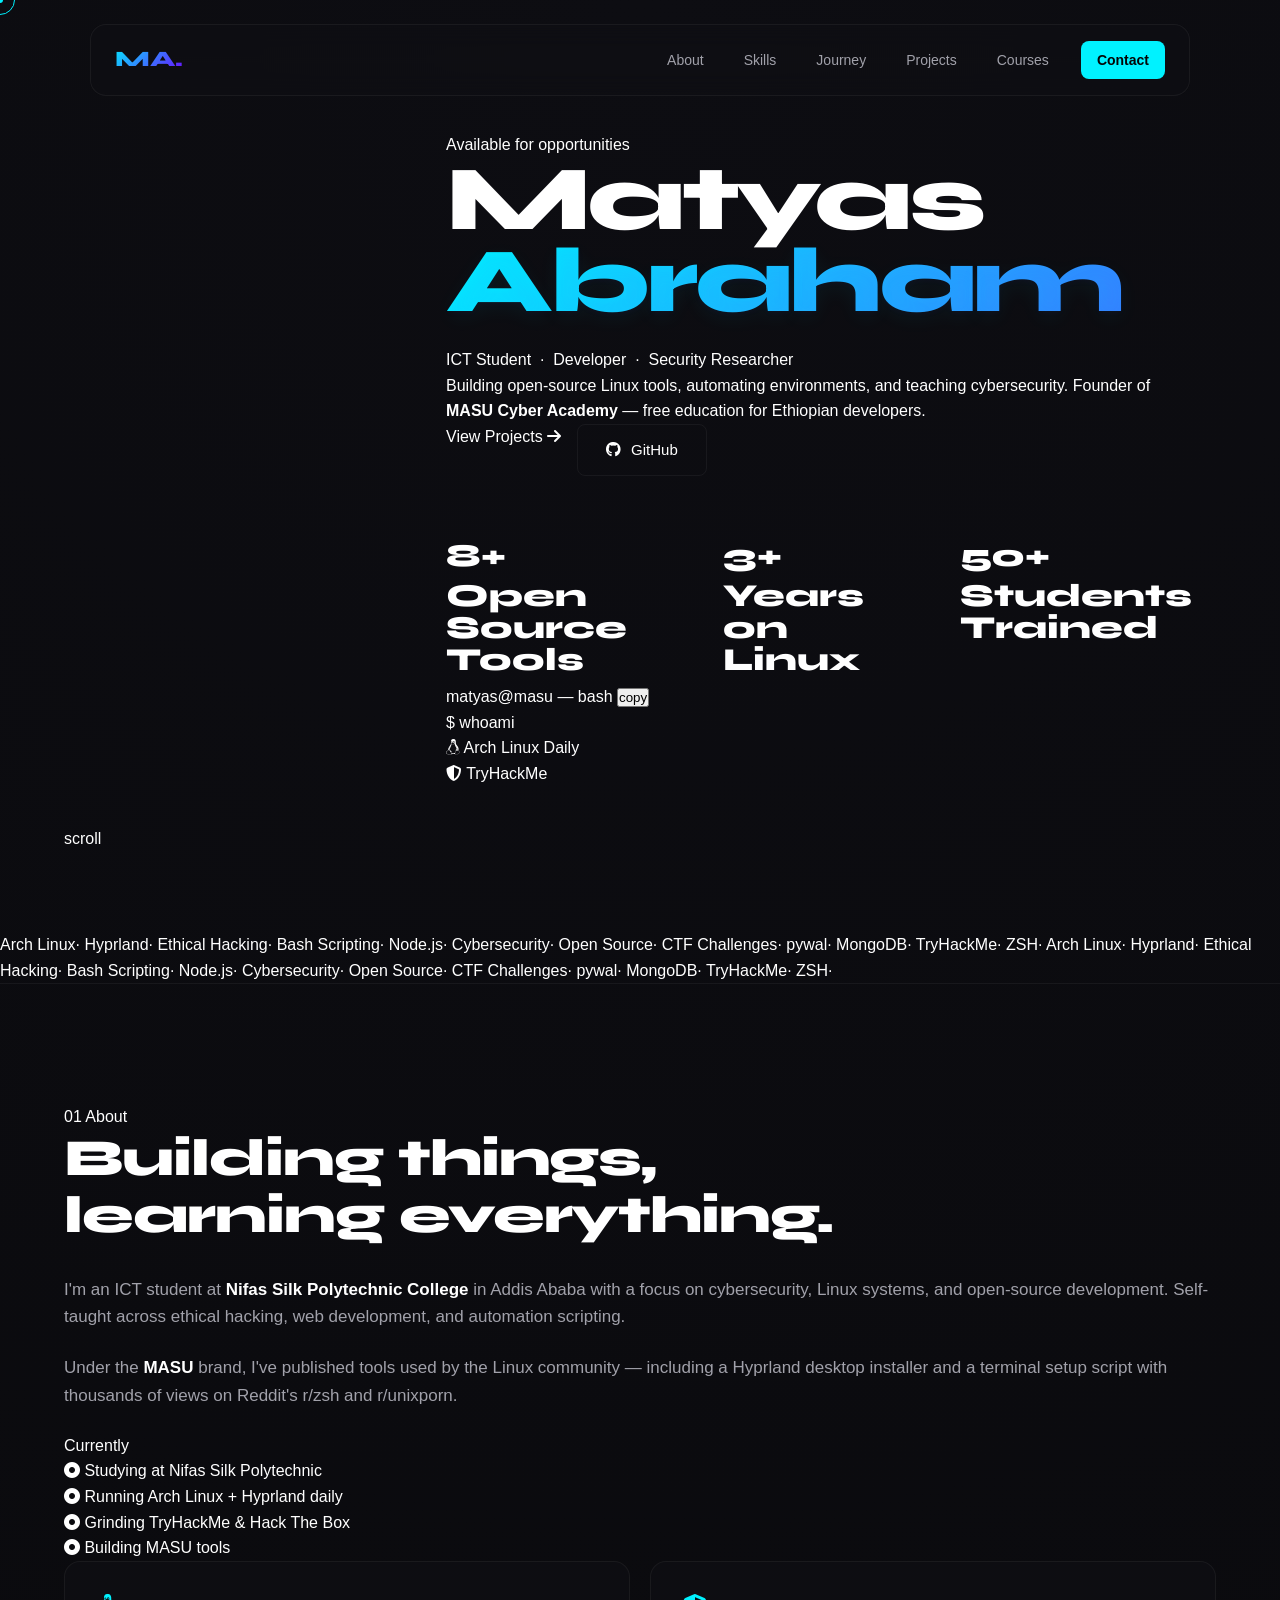
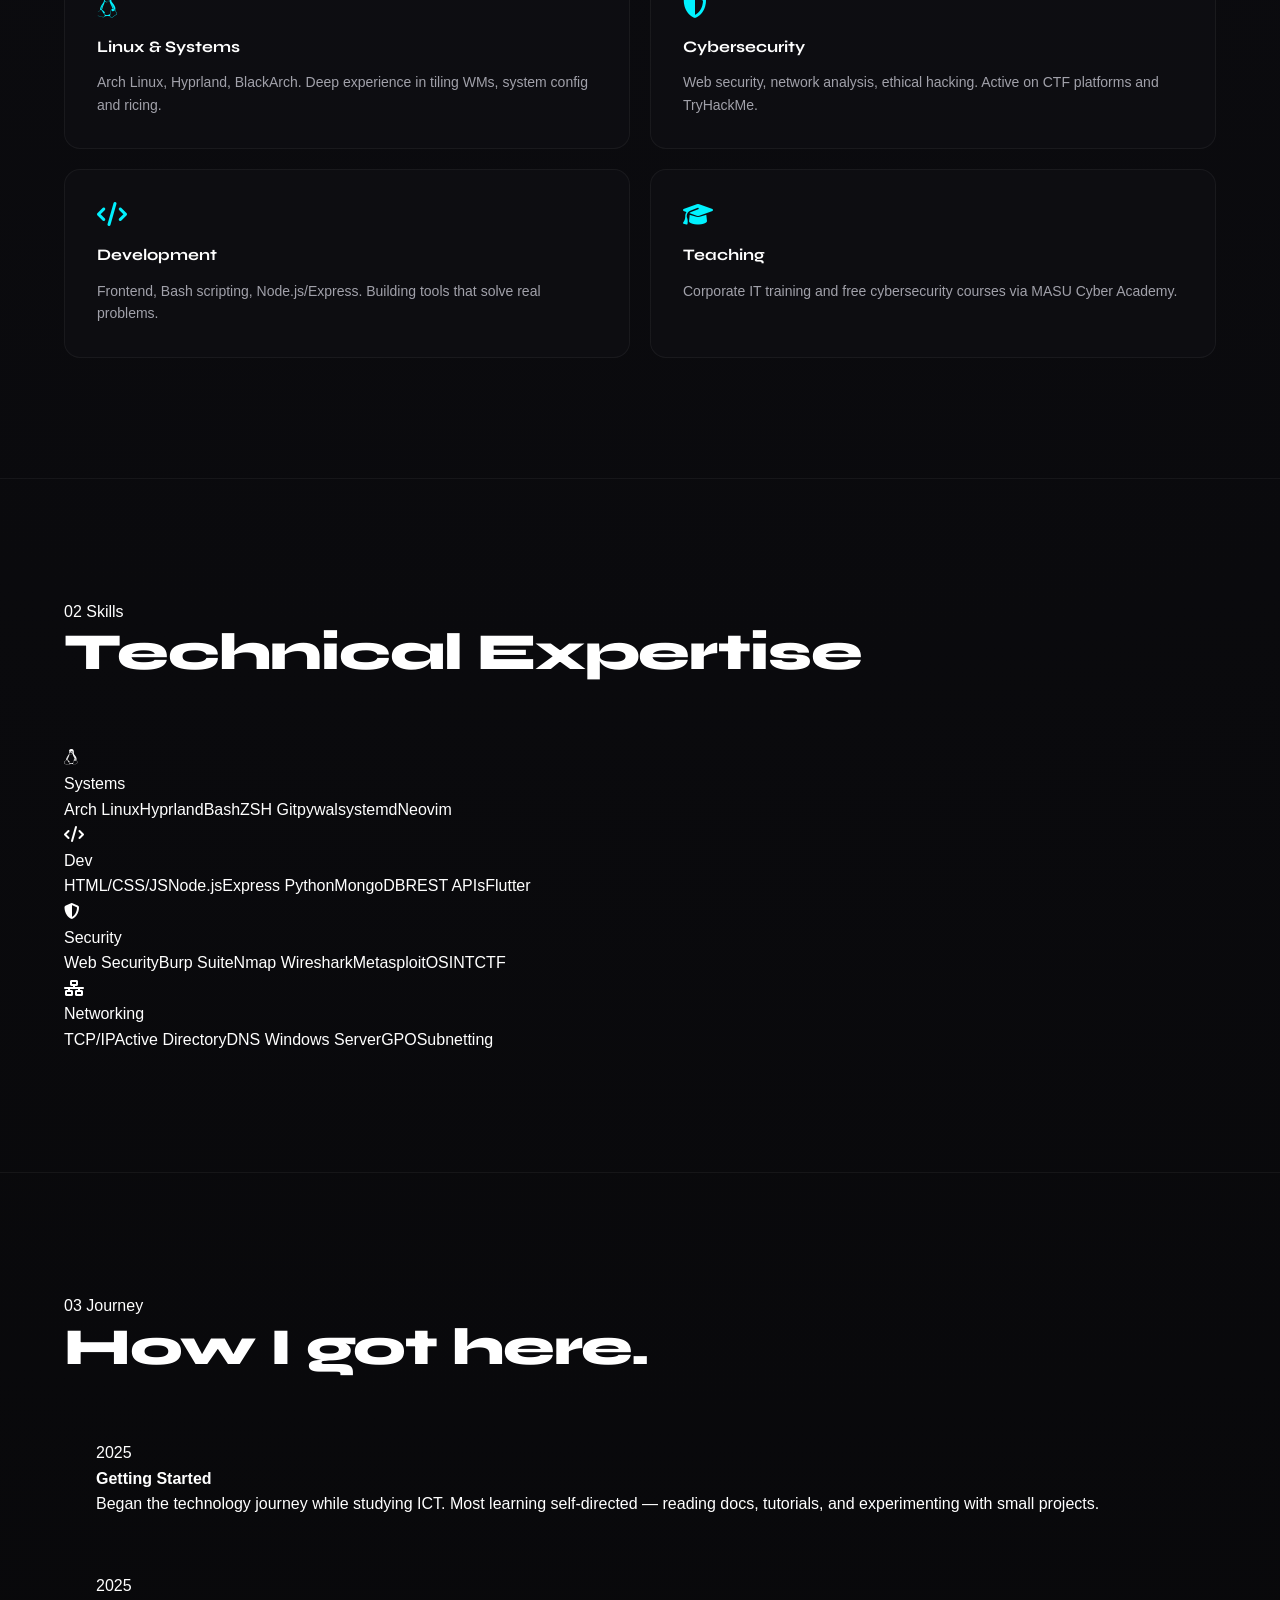
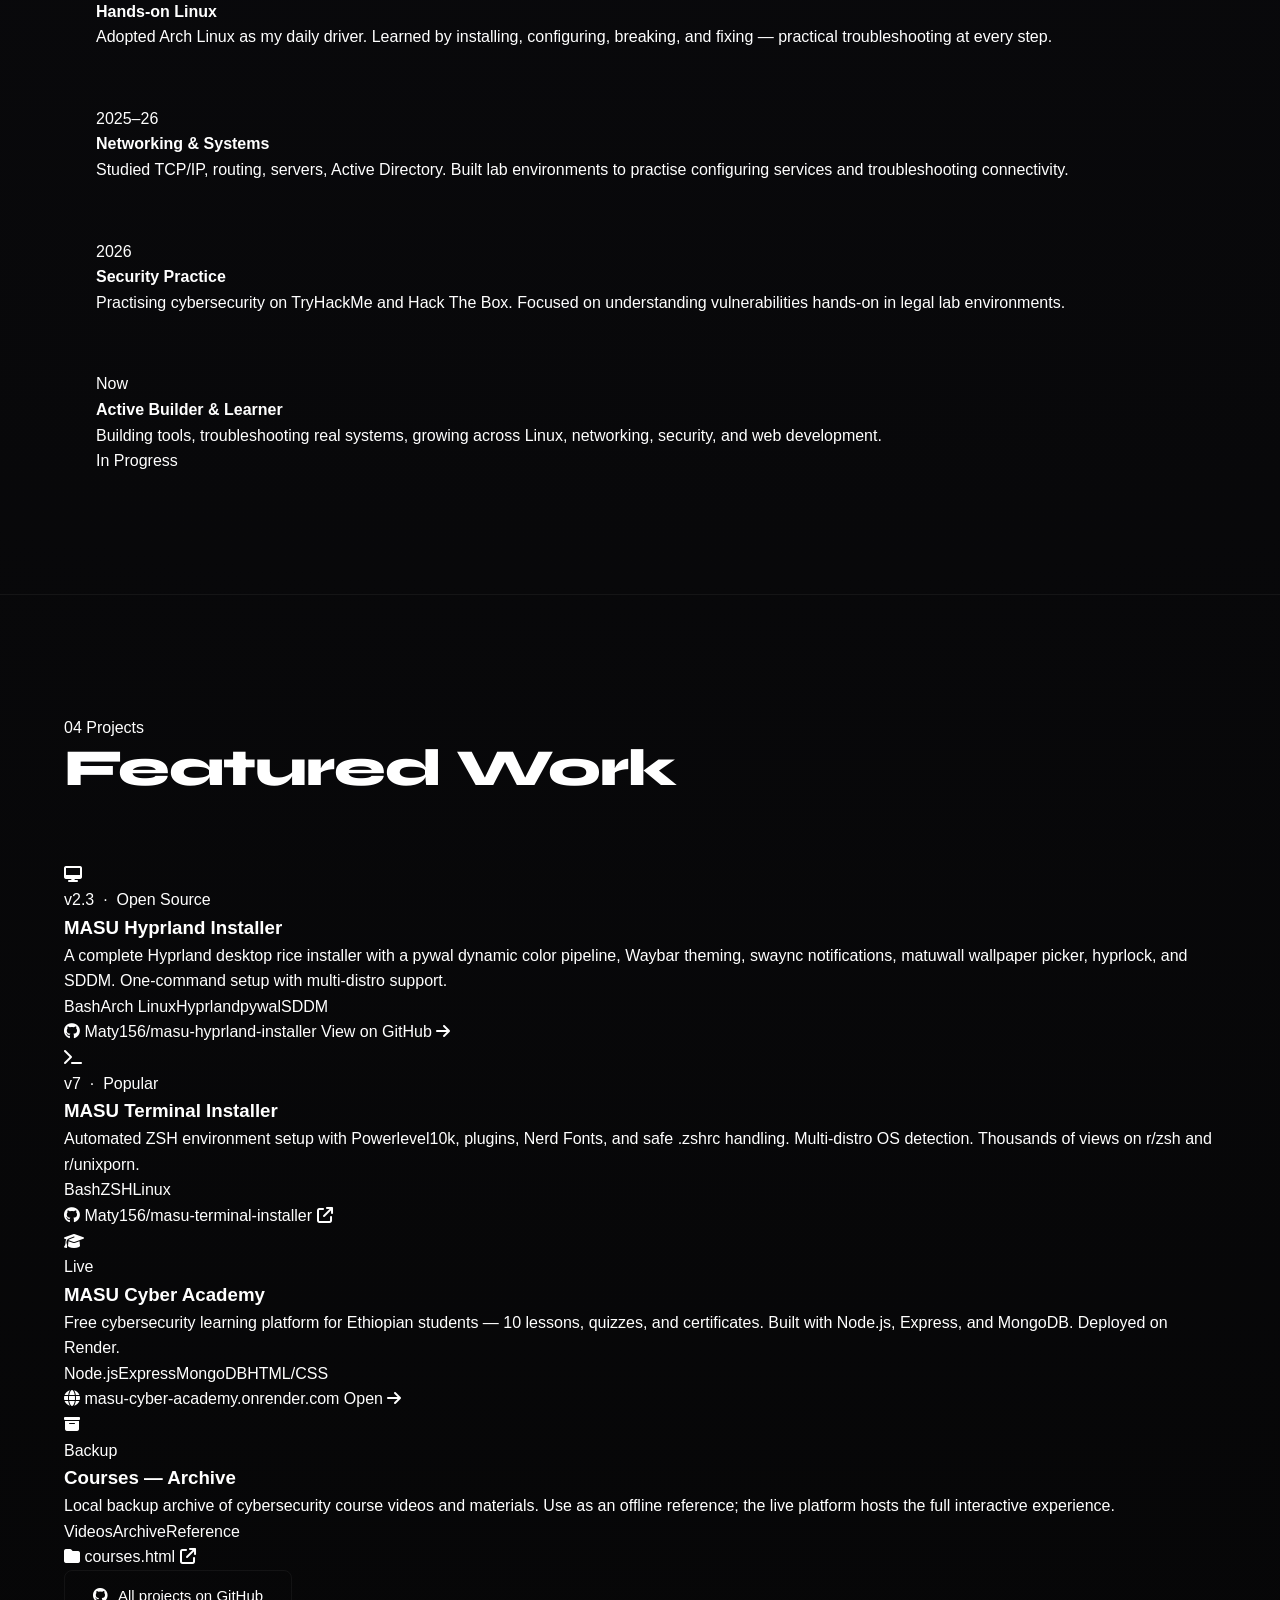
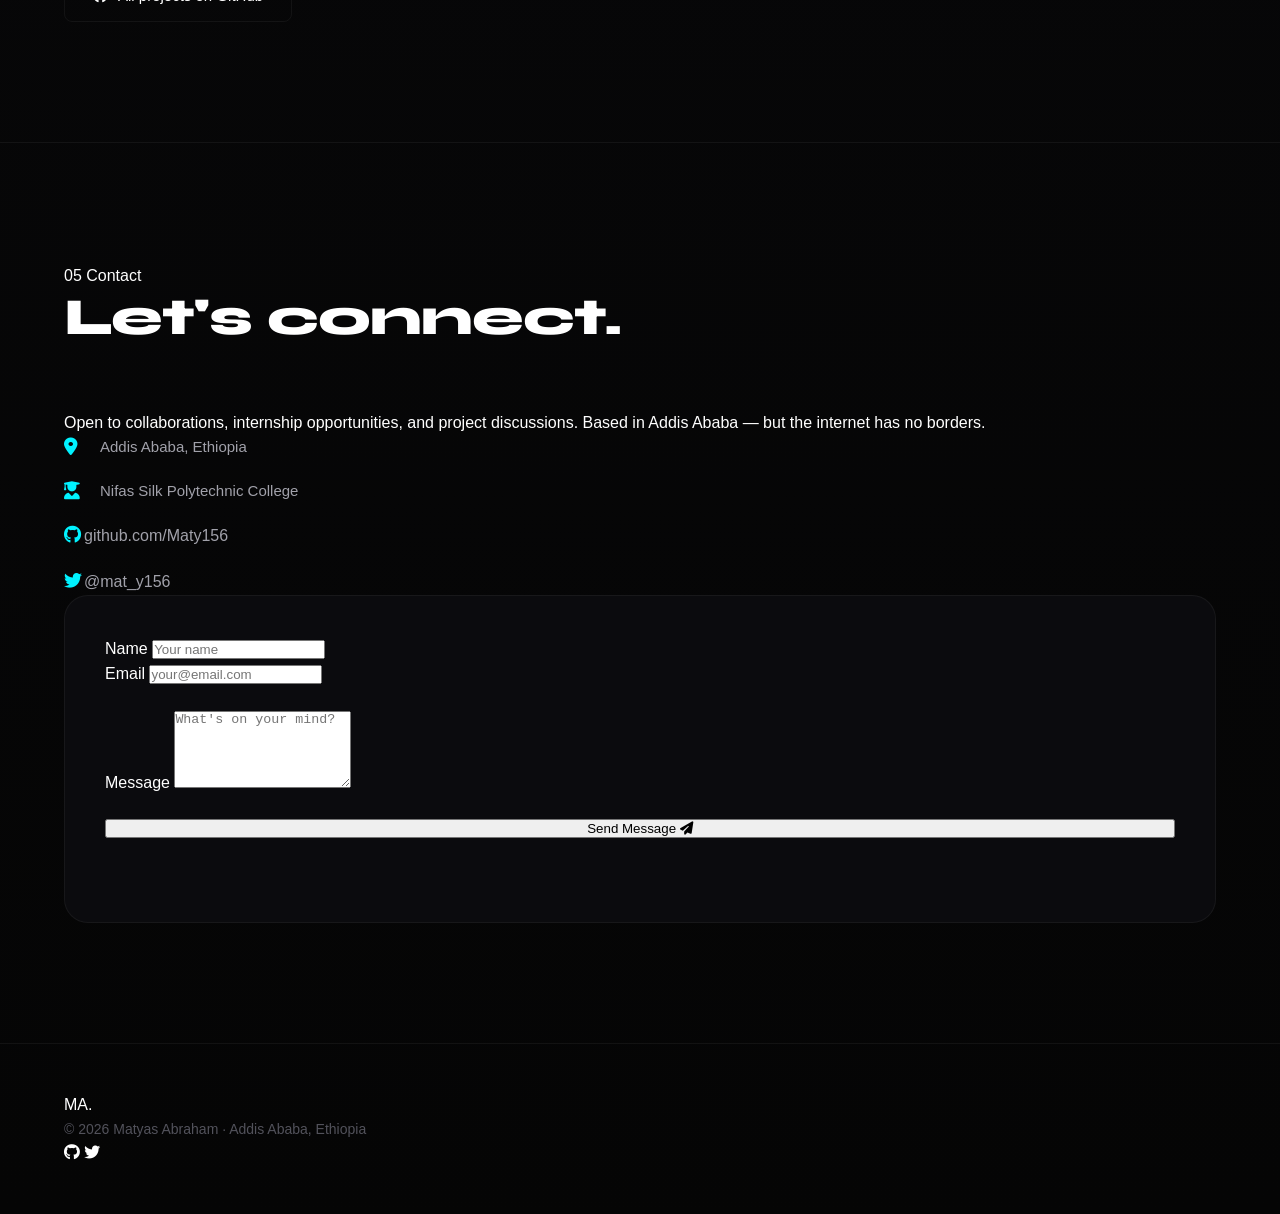
==== commit 61242a0e: "connect the contact to database" ====
--- a/index.html
+++ b/index.html
@@ -451,5 +451,6 @@
   </div>
 
   <script src="js/script.js"></script>
+  <script defer src="https://cloud.umami.is/script.js" data-website-id="2507e87b-8f45-49d3-807f-f985c57cd6ad"></script>
 </body>
 </html>
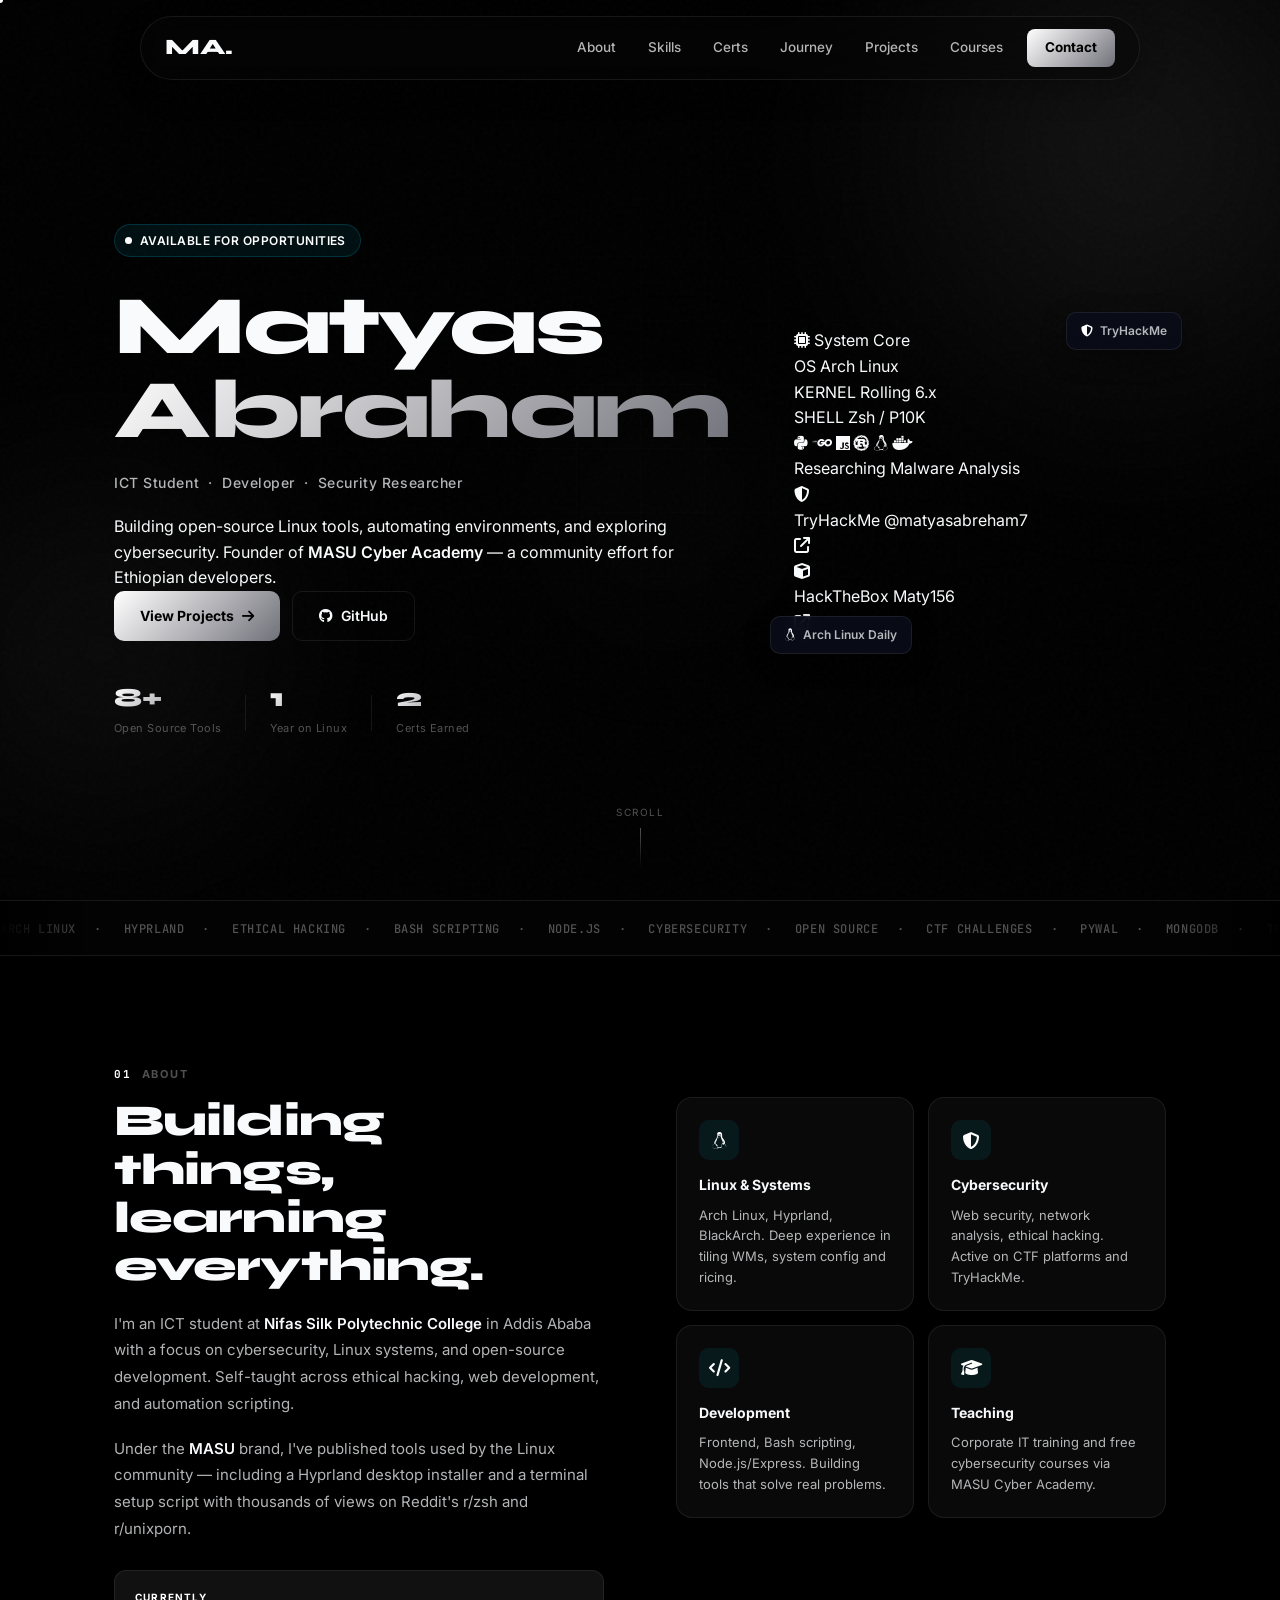
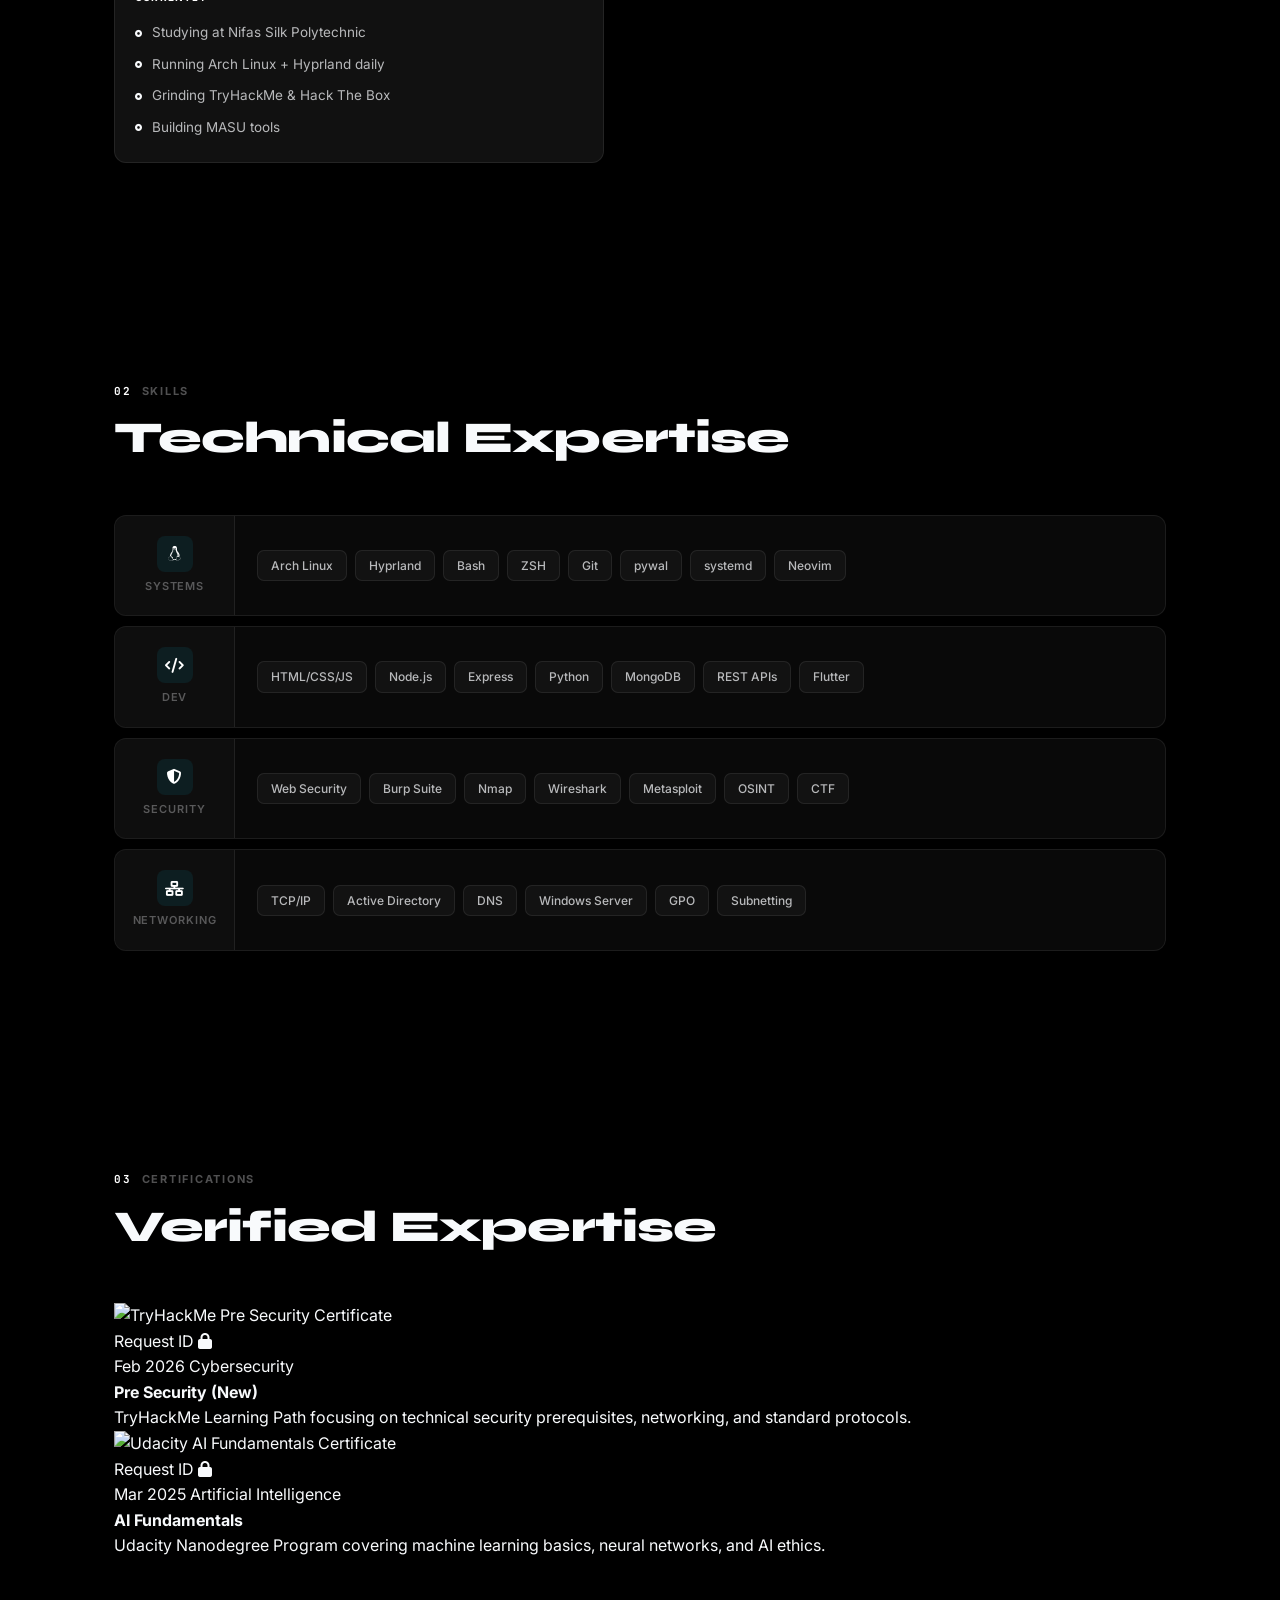
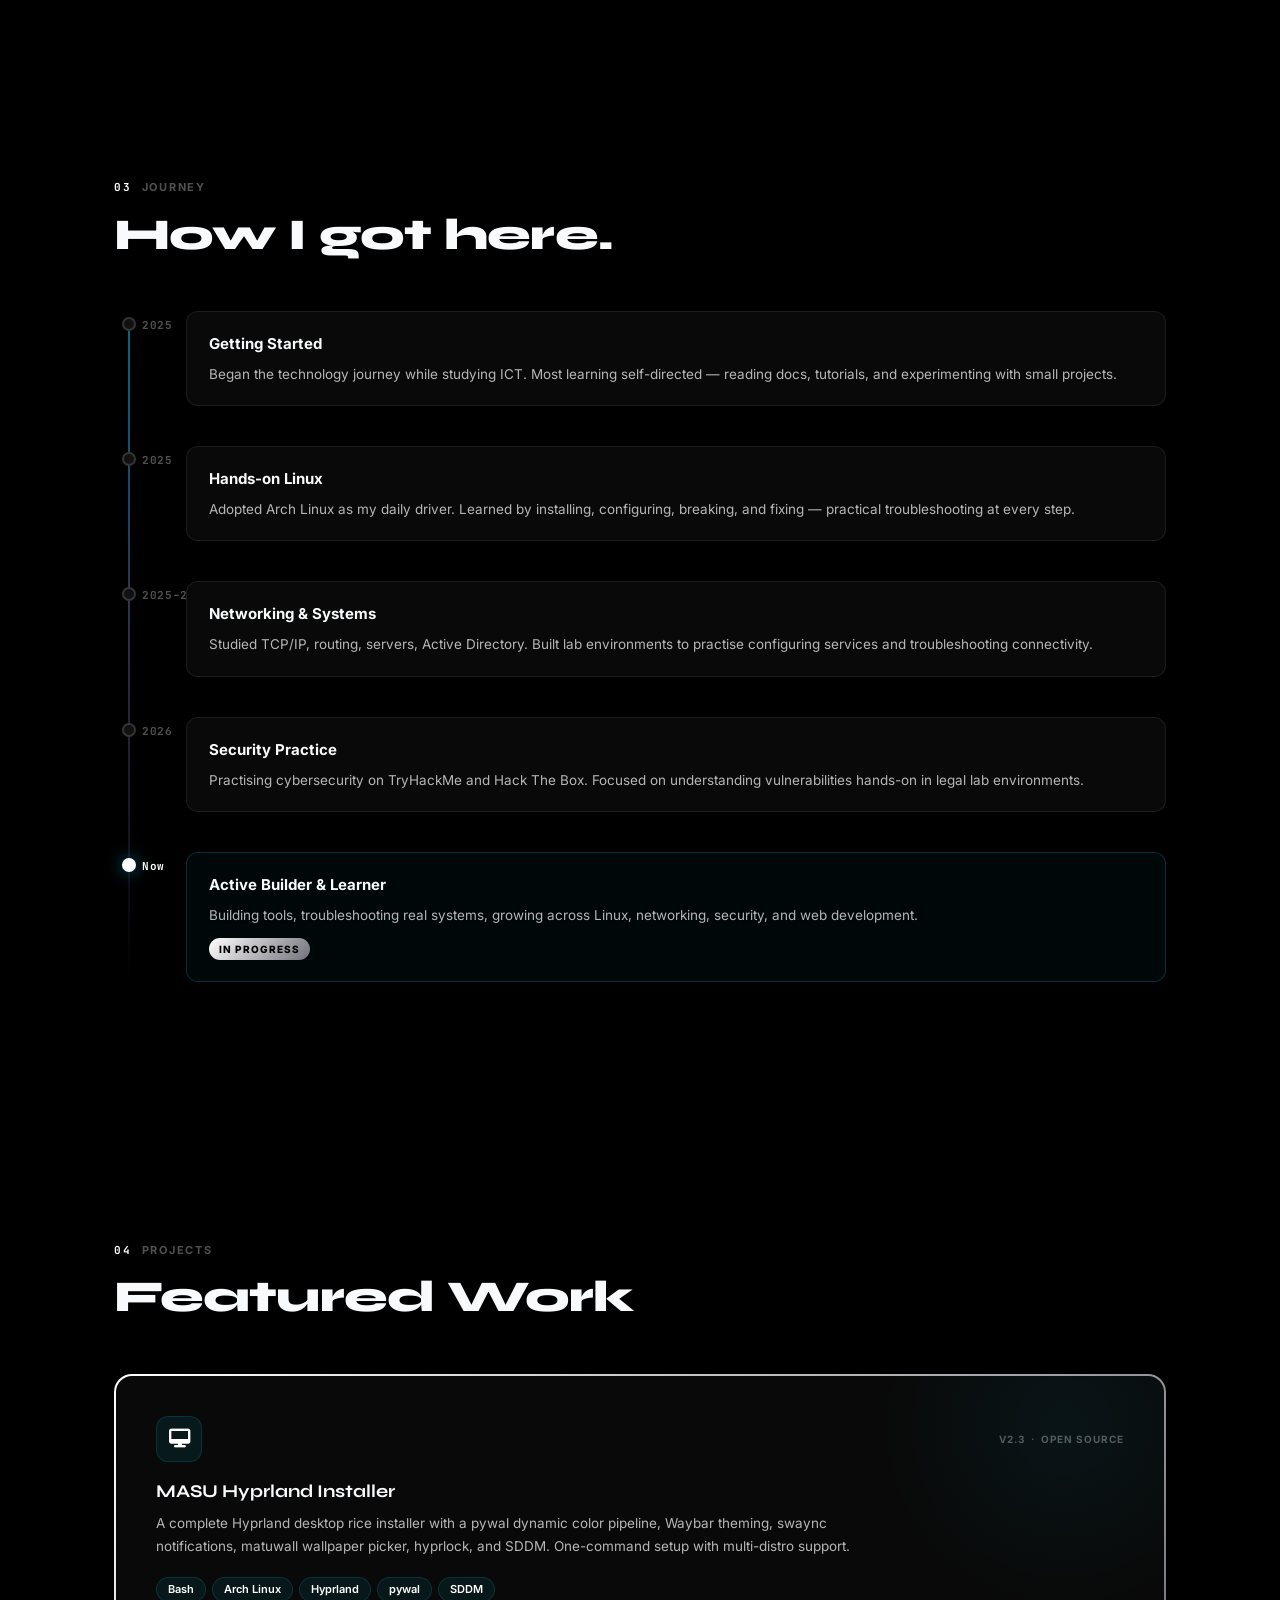
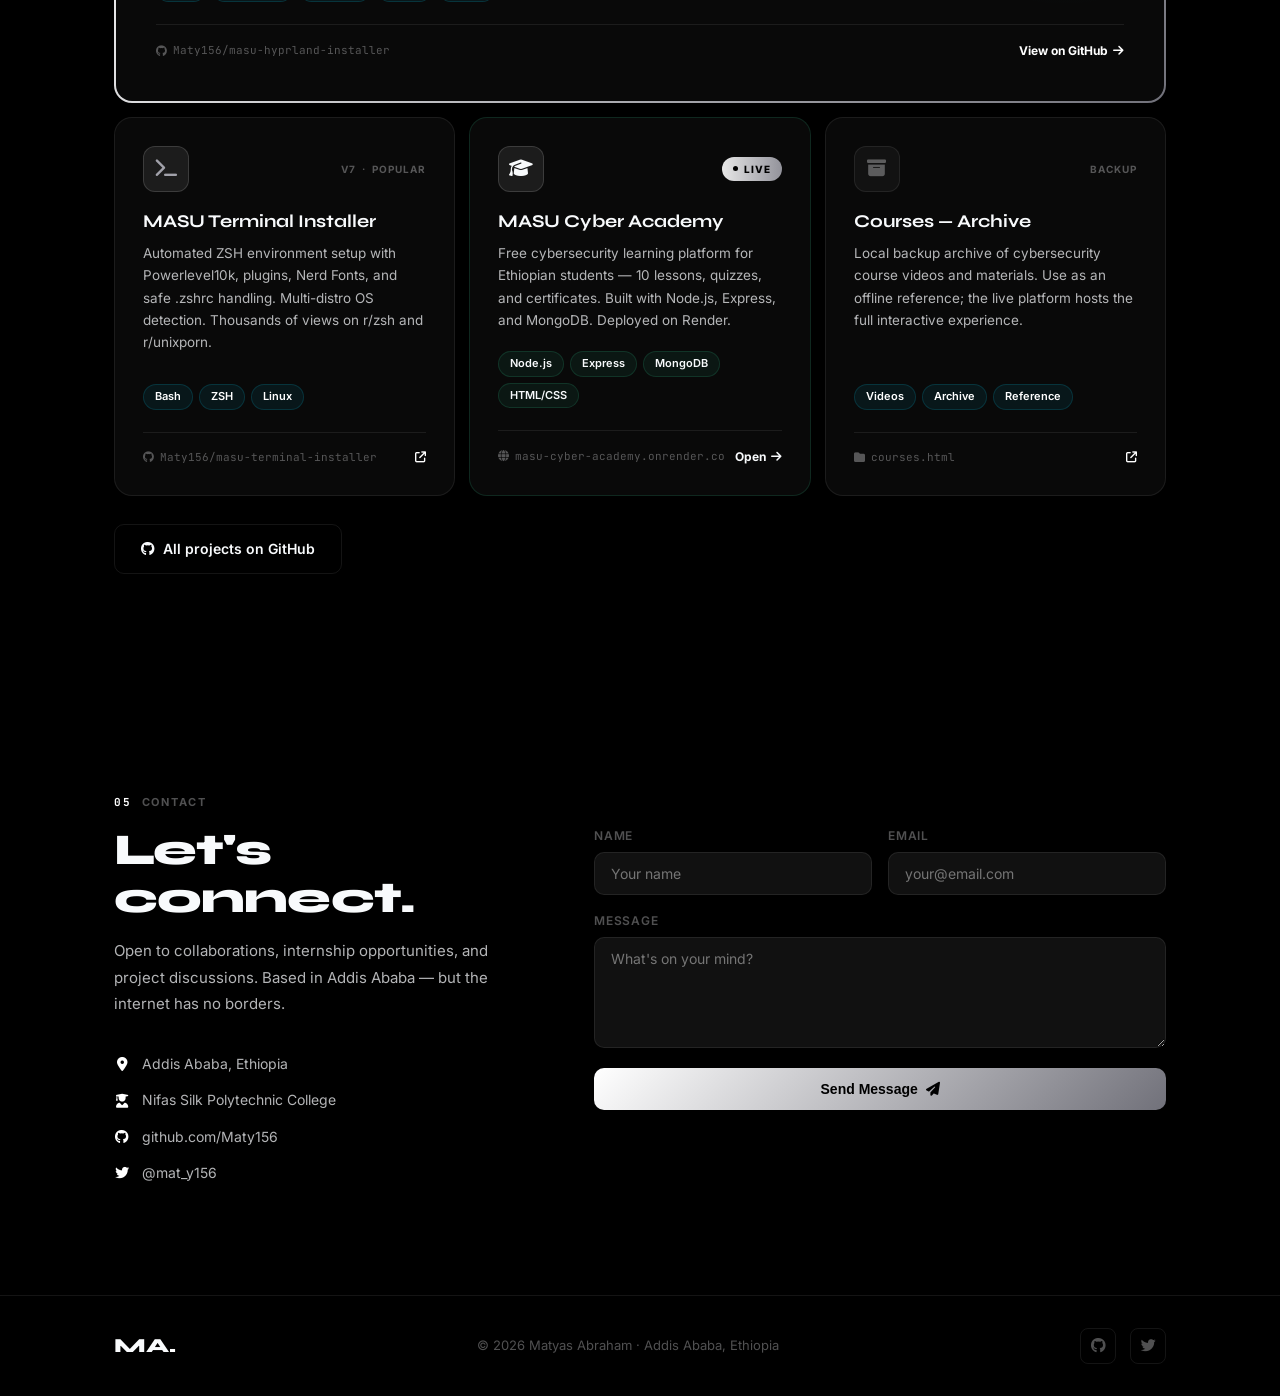
==== commit a50f84f3: "added cert pics and updated head" ====
--- a/index.html
+++ b/index.html
@@ -1,16 +1,38 @@
 <!DOCTYPE html>
 <html lang="en">
+
 <head>
   <meta charset="UTF-8">
   <meta name="viewport" content="width=device-width, initial-scale=1.0">
   <title>Matyas Abraham — Developer & Security Researcher</title>
-  <meta name="description" content="Portfolio of Matyas Abraham — ICT student, developer, and cybersecurity researcher from Addis Ababa, Ethiopia.">
+  <meta name="description"
+    content="Portfolio of Matyas Abraham — ICT student, developer, and cybersecurity researcher from Addis Ababa, Ethiopia.">
+
+  <!-- Open Graph / Facebook -->
+  <meta property="og:type" content="website">
+  <meta property="og:url" content="https://maty156.github.io/">
+  <meta property="og:title" content="Matyas Abraham — Developer & Security Researcher">
+  <meta property="og:description"
+    content="ICT student, developer, and cybersecurity researcher from Addis Ababa, Ethiopia.">
+  <meta property="og:image" content="https://maty156.github.io/meta-image.png">
+
+  <!-- Twitter -->
+  <meta property="twitter:card" content="summary_large_image">
+  <meta property="twitter:url" content="https://maty156.github.io/">
+  <meta property="twitter:title" content="Matyas Abraham — Developer & Security Researcher">
+  <meta property="twitter:description"
+    content="ICT student, developer, and cybersecurity researcher from Addis Ababa, Ethiopia.">
+  <meta property="twitter:image" content="https://maty156.github.io/meta-image.png">
+
   <link rel="preconnect" href="https://fonts.googleapis.com">
   <link rel="preconnect" href="https://fonts.gstatic.com" crossorigin>
-  <link href="https://fonts.googleapis.com/css2?family=Inter:wght@300;400;500;600;700&family=Syne:wght@700;800&family=JetBrains+Mono:wght@400;500;700&display=swap" rel="stylesheet">
+  <link
+    href="https://fonts.googleapis.com/css2?family=Inter:wght@300;400;500;600;700&family=Syne:wght@700;800&family=JetBrains+Mono:wght@400;500;700&display=swap"
+    rel="stylesheet">
   <link rel="stylesheet" href="https://cdnjs.cloudflare.com/ajax/libs/font-awesome/6.5.1/css/all.min.css">
   <link rel="stylesheet" href="css/style.css">
 </head>
+
 <body>
 
   <!-- CURSOR -->
@@ -24,18 +46,20 @@
       <div class="nav-links">
         <a href="#about">About</a>
         <a href="#skills">Skills</a>
+        <a href="#certs">Certs</a>
         <a href="#journey">Journey</a>
         <a href="#projects">Projects</a>
         <a href="https://masu-cyber-academy.onrender.com/" target="_blank" rel="noopener">Courses</a>
         <a href="#contact" class="nav-cta">Contact</a>
       </div>
-      <button class="nav-toggle" id="navToggle"><i class="fas fa-bars"></i></button>
+      <button class="nav-toggle" id="navToggle" aria-label="Toggle navigation menu"><i class="fas fa-bars"></i></button>
     </div>
   </nav>
 
   <!-- HERO -->
   <section id="hero">
     <div class="hero-bg">
+      <canvas id="nexusCanvas"></canvas>
       <div class="orb orb-1"></div>
       <div class="orb orb-2"></div>
       <div class="orb orb-3"></div>
@@ -52,13 +76,12 @@
           <span class="hero-name-grad">Abraham</span>
         </h1>
         <p class="hero-role">ICT Student &nbsp;·&nbsp; Developer &nbsp;·&nbsp; Security Researcher</p>
-        <p class="hero-bio">
-          Building open-source Linux tools, automating environments, and teaching cybersecurity. 
-          Founder of <strong>MASU Cyber Academy</strong> — free education for Ethiopian developers.
-        </p>
+          Building open-source Linux tools, automating environments, and exploring cybersecurity.
+          Founder of <strong>MASU Cyber Academy</strong> — a community effort for Ethiopian developers.
         <div class="hero-actions">
           <a href="#projects" class="btn-grad">View Projects <i class="fas fa-arrow-right"></i></a>
-          <a href="https://github.com/Maty156" target="_blank" class="btn-ghost"><i class="fab fa-github"></i> GitHub</a>
+          <a href="https://github.com/Maty156" target="_blank" class="btn-ghost"><i class="fab fa-github"></i>
+            GitHub</a>
         </div>
         <div class="hero-stats">
           <div class="hstat">
@@ -67,30 +90,87 @@
           </div>
           <div class="hstat-sep"></div>
           <div class="hstat">
-            <span class="hstat-num">3+</span>
-            <span class="hstat-label">Years on Linux</span>
+            <span class="hstat-num">1</span>
+            <span class="hstat-label">Year on Linux</span>
           </div>
           <div class="hstat-sep"></div>
           <div class="hstat">
-            <span class="hstat-num">50+</span>
-            <span class="hstat-label">Students Trained</span>
+            <span class="hstat-num">2</span>
+            <span class="hstat-label">Certs Earned</span>
           </div>
         </div>
       </div>
 
       <div class="hero-right">
-        <div class="hero-terminal">
-          <div class="term-bar">
-            <div class="term-dots">
-              <span class="td-red"></span>
-              <span class="td-yellow"></span>
-              <span class="td-green"></span>
-            </div>
-            <span class="term-title">matyas@masu — bash</span>
-            <button class="term-copy" id="copyTerminal">copy</button>
-          </div>
-          <div class="term-body" id="typeArea"></div>
-        </div>
+        <div class="sys-dashboard reveal">
+          <!-- Card 1: Environment -->
+          <div class="sys-card sys-env">
+            <div class="sys-card-head">
+              <i class="fas fa-microchip"></i>
+              <span>System Core</span>
+            </div>
+            <div class="sys-env-list">
+              <div class="env-item">
+                <span class="env-label">OS</span>
+                <span class="env-val">Arch Linux</span>
+              </div>
+              <div class="env-item">
+                <span class="env-label">KERNEL</span>
+                <span class="env-val">Rolling 6.x</span>
+              </div>
+              <div class="env-item">
+                <span class="env-label">SHELL</span>
+                <span class="env-val">Zsh / P10K</span>
+              </div>
+            </div>
+          </div>
+          
+          <!-- Card 2: Tech Matrix -->
+          <div class="sys-card sys-tech">
+            <div class="sys-tech-grid">
+              <i class="fab fa-python" title="Python"></i>
+              <i class="fab fa-golang" title="Go"></i>
+              <i class="fab fa-js" title="Javascript"></i>
+              <i class="fab fa-rust" title="Rust"></i>
+              <i class="fab fa-linux" title="Linux"></i>
+              <i class="fab fa-docker" title="Docker"></i>
+            </div>
+          </div>
+
+          <!-- Card 3: Research Status -->
+          <div class="sys-card sys-vult">
+            <div class="sys-vult-inner">
+              <div class="vult-radar">
+                <div class="radar-ping"></div>
+              </div>
+              <div class="vult-text">
+                <span class="vult-label">Researching</span>
+                <span class="vult-val">Malware Analysis</span>
+              </div>
+            </div>
+          </div>
+        </div>
+
+        <div class="sec-widget reveal">
+          <a href="https://tryhackme.com/p/matyasabreham7" target="_blank" class="sw-card">
+            <div class="sw-icon"><i class="fas fa-shield-halved"></i></div>
+            <div class="sw-info">
+              <span class="sw-label">TryHackMe</span>
+              <span class="sw-val">@matyasabreham7</span>
+            </div>
+            <i class="fas fa-arrow-up-right-from-square sw-ext"></i>
+          </a>
+          <a href="https://profile.hackthebox.com/profile/019c77ea-1d74-70b5-8529-9a077466c3f4" target="_blank"
+            class="sw-card">
+            <div class="sw-icon"><i class="fas fa-cube"></i></div>
+            <div class="sw-info">
+              <span class="sw-label">HackTheBox</span>
+              <span class="sw-val">Maty156</span>
+            </div>
+            <i class="fas fa-arrow-up-right-from-square sw-ext"></i>
+          </a>
+        </div>
+
         <div class="hero-float-badge hfb-1">
           <i class="fab fa-linux"></i> Arch Linux Daily
         </div>
@@ -143,13 +223,13 @@
         <div class="about-text">
           <h2>Building things,<br>learning everything.</h2>
           <p>
-            I'm an ICT student at <strong>Nifas Silk Polytechnic College</strong> in Addis Ababa 
-            with a focus on cybersecurity, Linux systems, and open-source development. 
+            I'm an ICT student at <strong>Nifas Silk Polytechnic College</strong> in Addis Ababa
+            with a focus on cybersecurity, Linux systems, and open-source development.
             Self-taught across ethical hacking, web development, and automation scripting.
           </p>
           <p>
-            Under the <strong>MASU</strong> brand, I've published tools used by the Linux community — 
-            including a Hyprland desktop installer and a terminal setup script with thousands of 
+            Under the <strong>MASU</strong> brand, I've published tools used by the Linux community —
+            including a Hyprland desktop installer and a terminal setup script with thousands of
             views on Reddit's r/zsh and r/unixporn.
           </p>
           <div class="currently">
@@ -232,6 +312,49 @@
           <div class="skill-pills">
             <span>TCP/IP</span><span>Active Directory</span><span>DNS</span>
             <span>Windows Server</span><span>GPO</span><span>Subnetting</span>
+          </div>
+        </div>
+      </div>
+    </div>
+  </section>
+
+  <!-- CERTIFICATIONS -->
+  <section id="certs" class="section reveal">
+    <div class="container">
+      <div class="sec-eyebrow"><span class="sec-num">03</span> Certifications</div>
+      <h2>Verified Expertise</h2>
+      <div class="cert-grid">
+        <div class="cert-card stagger">
+          <div class="cert-img-wrap">
+            <img src="img/cert-thm.png" alt="TryHackMe Pre Security Certificate">
+            <div class="cert-overlay">
+              <a href="#contact" class="btn-cert">Request ID <i class="fas fa-lock"></i></a>
+            </div>
+          </div>
+          <div class="cert-content">
+            <div class="cert-top">
+              <span class="cert-date">Feb 2026</span>
+              <span class="cert-tag">Cybersecurity</span>
+            </div>
+            <h4>Pre Security (New)</h4>
+            <p>TryHackMe Learning Path focusing on technical security prerequisites, networking, and standard protocols.
+            </p>
+          </div>
+        </div>
+        <div class="cert-card stagger">
+          <div class="cert-img-wrap">
+            <img src="img/cert-udacity.png" alt="Udacity AI Fundamentals Certificate">
+            <div class="cert-overlay">
+              <a href="#contact" class="btn-cert">Request ID <i class="fas fa-lock"></i></a>
+            </div>
+          </div>
+          <div class="cert-content">
+            <div class="cert-top">
+              <span class="cert-date">Mar 2025</span>
+              <span class="cert-tag">Artificial Intelligence</span>
+            </div>
+            <h4>AI Fundamentals</h4>
+            <p>Udacity Nanodegree Program covering machine learning basics, neural networks, and AI ethics.</p>
           </div>
         </div>
       </div>
@@ -250,7 +373,8 @@
           <div class="tl-year">2025</div>
           <div class="tl-card">
             <h4>Getting Started</h4>
-            <p>Began the technology journey while studying ICT. Most learning self-directed — reading docs, tutorials, and experimenting with small projects.</p>
+            <p>Began the technology journey while studying ICT. Most learning self-directed — reading docs, tutorials,
+              and experimenting with small projects.</p>
           </div>
         </div>
         <div class="tl-item stagger">
@@ -258,7 +382,8 @@
           <div class="tl-year">2025</div>
           <div class="tl-card">
             <h4>Hands-on Linux</h4>
-            <p>Adopted Arch Linux as my daily driver. Learned by installing, configuring, breaking, and fixing — practical troubleshooting at every step.</p>
+            <p>Adopted Arch Linux as my daily driver. Learned by installing, configuring, breaking, and fixing —
+              practical troubleshooting at every step.</p>
           </div>
         </div>
         <div class="tl-item stagger">
@@ -266,7 +391,8 @@
           <div class="tl-year">2025–26</div>
           <div class="tl-card">
             <h4>Networking &amp; Systems</h4>
-            <p>Studied TCP/IP, routing, servers, Active Directory. Built lab environments to practise configuring services and troubleshooting connectivity.</p>
+            <p>Studied TCP/IP, routing, servers, Active Directory. Built lab environments to practise configuring
+              services and troubleshooting connectivity.</p>
           </div>
         </div>
         <div class="tl-item stagger">
@@ -274,7 +400,8 @@
           <div class="tl-year">2026</div>
           <div class="tl-card">
             <h4>Security Practice</h4>
-            <p>Practising cybersecurity on TryHackMe and Hack The Box. Focused on understanding vulnerabilities hands-on in legal lab environments.</p>
+            <p>Practising cybersecurity on TryHackMe and Hack The Box. Focused on understanding vulnerabilities hands-on
+              in legal lab environments.</p>
           </div>
         </div>
         <div class="tl-item tl-item--active stagger">
@@ -282,7 +409,8 @@
           <div class="tl-year tl-year--active">Now</div>
           <div class="tl-card tl-card--active">
             <h4>Active Builder &amp; Learner</h4>
-            <p>Building tools, troubleshooting real systems, growing across Linux, networking, security, and web development.</p>
+            <p>Building tools, troubleshooting real systems, growing across Linux, networking, security, and web
+              development.</p>
             <span class="tl-chip">In Progress</span>
           </div>
         </div>
@@ -299,16 +427,17 @@
       <div class="bento">
 
         <!-- FEATURED -->
-        <a href="https://github.com/Maty156/masu-hyprland-installer"
-           target="_blank" rel="noopener"
-           class="bcard bcard--feat stagger">
+        <a href="https://github.com/Maty156/masu-hyprland-installer" target="_blank" rel="noopener"
+          class="bcard bcard--feat stagger">
           <div class="bcard-glow"></div>
           <div class="bcard-top">
             <div class="bcard-icon"><i class="fas fa-desktop"></i></div>
             <span class="bcard-chip">v2.3 &nbsp;·&nbsp; Open Source</span>
           </div>
           <h3>MASU Hyprland Installer</h3>
-          <p>A complete Hyprland desktop rice installer with a pywal dynamic color pipeline, Waybar theming, swaync notifications, matuwall wallpaper picker, hyprlock, and SDDM. One-command setup with multi-distro support.</p>
+          <p>A complete Hyprland desktop rice installer with a pywal dynamic color pipeline, Waybar theming, swaync
+            notifications, matuwall wallpaper picker, hyprlock, and SDDM. One-command setup with multi-distro support.
+          </p>
           <div class="bcard-tags">
             <span>Bash</span><span>Arch Linux</span><span>Hyprland</span><span>pywal</span><span>SDDM</span>
           </div>
@@ -321,15 +450,15 @@
         <!-- ROW OF 3 -->
         <div class="bento-row">
 
-          <a href="https://github.com/Maty156/masu-terminal-installer"
-             target="_blank" rel="noopener"
-             class="bcard stagger">
+          <a href="https://github.com/Maty156/masu-terminal-installer" target="_blank" rel="noopener"
+            class="bcard stagger">
             <div class="bcard-top">
               <div class="bcard-icon bcard-icon--purple"><i class="fas fa-terminal"></i></div>
               <span class="bcard-chip">v7 &nbsp;·&nbsp; Popular</span>
             </div>
             <h3>MASU Terminal Installer</h3>
-            <p>Automated ZSH environment setup with Powerlevel10k, plugins, Nerd Fonts, and safe .zshrc handling. Multi-distro OS detection. Thousands of views on r/zsh and r/unixporn.</p>
+            <p>Automated ZSH environment setup with Powerlevel10k, plugins, Nerd Fonts, and safe .zshrc handling.
+              Multi-distro OS detection. Thousands of views on r/zsh and r/unixporn.</p>
             <div class="bcard-tags"><span>Bash</span><span>ZSH</span><span>Linux</span></div>
             <div class="bcard-foot">
               <span class="bcard-repo"><i class="fab fa-github"></i> Maty156/masu-terminal-installer</span>
@@ -337,31 +466,31 @@
             </div>
           </a>
 
-          <a href="https://masu-cyber-academy.onrender.com/"
-             target="_blank" rel="noopener"
-             class="bcard bcard--live stagger">
+          <a href="https://masu-cyber-academy.onrender.com/" target="_blank" rel="noopener"
+            class="bcard bcard--live stagger">
             <div class="bcard-top">
               <div class="bcard-icon bcard-icon--green"><i class="fas fa-graduation-cap"></i></div>
               <span class="bcard-live-badge"><span class="bcard-live-dot"></span>Live</span>
             </div>
             <h3>MASU Cyber Academy</h3>
-            <p>Free cybersecurity learning platform for Ethiopian students — 10 lessons, quizzes, and certificates. Built with Node.js, Express, and MongoDB. Deployed on Render.</p>
-            <div class="bcard-tags"><span>Node.js</span><span>Express</span><span>MongoDB</span><span>HTML/CSS</span></div>
+            <p>Free cybersecurity learning platform for Ethiopian students — 10 lessons, quizzes, and certificates.
+              Built with Node.js, Express, and MongoDB. Deployed on Render.</p>
+            <div class="bcard-tags"><span>Node.js</span><span>Express</span><span>MongoDB</span><span>HTML/CSS</span>
+            </div>
             <div class="bcard-foot">
               <span class="bcard-repo"><i class="fas fa-globe"></i> masu-cyber-academy.onrender.com</span>
               <span class="bcard-cta bcard-cta--green">Open <i class="fas fa-arrow-right"></i></span>
             </div>
           </a>
 
-          <a href="courses.html"
-             target="_blank" rel="noopener"
-             class="bcard bcard--muted stagger">
+          <a href="courses.html" target="_blank" rel="noopener" class="bcard bcard--muted stagger">
             <div class="bcard-top">
               <div class="bcard-icon bcard-icon--dim"><i class="fas fa-archive"></i></div>
               <span class="bcard-chip">Backup</span>
             </div>
             <h3>Courses — Archive</h3>
-            <p>Local backup archive of cybersecurity course videos and materials. Use as an offline reference; the live platform hosts the full interactive experience.</p>
+            <p>Local backup archive of cybersecurity course videos and materials. Use as an offline reference; the live
+              platform hosts the full interactive experience.</p>
             <div class="bcard-tags"><span>Videos</span><span>Archive</span><span>Reference</span></div>
             <div class="bcard-foot">
               <span class="bcard-repo"><i class="fas fa-folder"></i> courses.html</span>
@@ -387,7 +516,8 @@
       <div class="contact-wrap">
         <div class="contact-left">
           <h2>Let's connect.</h2>
-          <p>Open to collaborations, internship opportunities, and project discussions. Based in Addis Ababa — but the internet has no borders.</p>
+          <p>Open to collaborations, internship opportunities, and project discussions. Based in Addis Ababa — but the
+            internet has no borders.</p>
           <div class="contact-info">
             <div class="ci-row"><i class="fas fa-location-dot"></i><span>Addis Ababa, Ethiopia</span></div>
             <div class="ci-row"><i class="fas fa-user-graduate"></i><span>Nifas Silk Polytechnic College</span></div>
@@ -399,7 +529,7 @@
             </a>
           </div>
         </div>
-        <form id="contact-form" class="contact-form" action="https://formspree.io/f/YOUR_FORM_ID" method="POST">
+        <form id="contact-form" class="contact-form" action="https://formspree.io/f/xwvjwnyq" method="POST">
           <div class="cf-row">
             <div class="cf-field">
               <label>Name</label>
@@ -438,12 +568,13 @@
   <!-- EASTER EGG -->
   <div id="easter-egg">
     <div class="egg-box">
-      <pre class="egg-art"> ███╗   ███╗ █████╗ ███████╗██╗   ██╗
- ████╗ ████║██╔══██╗██╔════╝██║   ██║
- ██╔████╔██║███████║███████╗██║   ██║
- ██║╚██╔╝██║██╔══██║╚════██║██║   ██║
- ██║ ╚═╝ ██║██║  ██║███████║╚██████╔╝
- ╚═╝     ╚═╝╚═╝  ╚═╝╚══════╝ ╚═════╝</pre>
+      <pre class="egg-art">
+███╗   ███╗ █████╗ ███████╗██╗   ██╗
+████╗ ████║██╔══██╗██╔════╝██║   ██║
+██╔████╔██║███████║███████╗██║   ██║
+██║╚██╔╝██║██╔══██║╚════██║██║   ██║
+██║ ╚═╝ ██║██║  ██║███████║╚██████╔╝
+╚═╝     ╚═╝╚═╝  ╚═╝╚══════╝ ╚═════╝</pre>
       <h3>You found the secret 👾</h3>
       <p>Konami code on a portfolio? Classic hacker move.<br><code>↑ ↑ ↓ ↓ ← → ← → B A</code></p>
       <button onclick="document.getElementById('easter-egg').classList.remove('active')">[ close ]</button>
@@ -453,4 +584,5 @@
   <script src="js/script.js"></script>
   <script defer src="https://cloud.umami.is/script.js" data-website-id="2507e87b-8f45-49d3-807f-f985c57cd6ad"></script>
 </body>
-</html>
+
+</html>
--- a/css/style.css
+++ b/css/style.css
@@ -1,1260 +1,1673 @@
-/* =============================================
- *   MATYAS ABRAHAM — Professional Portfolio
- *   Dark minimal, INSA-ready
- *   ============================================= */
+/* ================================================
+   MATYAS ABRAHAM — Portfolio v2 (Full Redesign)
+   ================================================ */
+
+*,
+*::before,
+*::after {
+  box-sizing: border-box;
+  margin: 0;
+  padding: 0;
+}
 
 :root {
-  --bg:          #050505;
-  --bg-gradient: radial-gradient(circle at 50% 0%, #0d0d12 0%, #050505 100%);
-  --surface:     rgba(15, 15, 20, 0.6);
-  --surface-br:  rgba(255, 255, 255, 0.05);
-  --surface-hover: rgba(255, 255, 255, 0.08);
-  
-  --accent:      #00f2ff;
-  --accent-2:    #7000ff;
-  --accent-glow: rgba(0, 242, 255, 0.3);
-  
-  --text:        #ffffff;
-  --text-dim:    #a1a1aa;
-  --text-faint:  #52525b;
-  
-  --radius-sm:   8px;
-  --radius-md:   16px;
-  --radius-lg:   24px;
-  
-  --nav-h:       72px;
-  --transition:  cubic-bezier(0.4, 0, 0.2, 1);
-}
-
-*, *::before, *::after { box-sizing: border-box; margin: 0; padding: 0; }
-
-html { scroll-behavior: smooth; font-size: 16px; background: var(--bg); }
+  --bg: #000000;
+  --s1: #090909;
+  --s2: #111111;
+  --s3: #1a1a1a;
+  --border: rgba(255, 255, 255, 0.08);
+  --border-h: rgba(255, 255, 255, 0.45);
+  --cyan: #ffffff;
+  --purple: #a1a1aa;
+  --green: #f8fafc;
+  --text: #f8fafc;
+  --dim: rgba(248, 250, 252, 0.72);
+  --faint: rgba(248, 250, 252, 0.32);
+  --grad: linear-gradient(135deg, #ffffff, #71717a);
+  --grad-90: linear-gradient(90deg, #ffffff, #71717a);
+  --radius: 16px;
+  --nav-h: 64px;
+}
+
+html {
+  scroll-behavior: smooth;
+}
 
 body {
+  font-family: 'Inter', sans-serif;
   background: var(--bg);
-  background-image: var(--bg-gradient);
   color: var(--text);
-  font-family: 'Outfit', sans-serif;
   line-height: 1.6;
   overflow-x: hidden;
   -webkit-font-smoothing: antialiased;
 }
 
-/* Custom Cursor */
-.cursor-dot, .cursor-outline {
+a {
+  color: inherit;
+  text-decoration: none;
+}
+
+strong {
+  color: var(--text);
+  font-weight: 600;
+}
+
+.container {
+  max-width: 1100px;
+  margin: 0 auto;
+  padding: 0 24px;
+}
+
+/* Noise texture overlay */
+body::before {
+  content: '';
+  position: fixed;
+  inset: 0;
+  background-image: url("data:image/svg+xml,%3Csvg viewBox='0 0 256 256' xmlns='http://www.w3.org/2000/svg'%3E%3Cfilter id='noise'%3E%3CfeTurbulence type='fractalNoise' baseFrequency='0.9' numOctaves='4' stitchTiles='stitch'/%3E%3C/filter%3E%3Crect width='100%25' height='100%25' filter='url(%23noise)' opacity='1'/%3E%3C/svg%3E");
+  opacity: 0.022;
   pointer-events: none;
+  z-index: 0;
+}
+
+/* ── Scroll Reveal ── */
+.reveal {
+  opacity: 0;
+  transform: translateY(32px);
+  transition: opacity 0.65s ease, transform 0.65s ease;
+}
+
+.reveal.visible {
+  opacity: 1;
+  transform: none;
+}
+
+.stagger {
+  opacity: 0;
+  transform: translateY(22px);
+  transition: opacity 0.5s ease, transform 0.5s ease;
+}
+
+.stagger.visible {
+  opacity: 1;
+  transform: none;
+}
+
+/* ── Custom Cursor ── */
+.cursor-dot {
+  width: 6px;
+  height: 6px;
+  background: var(--cyan);
+  border-radius: 50%;
   position: fixed;
-  top: 0; left: 0;
+  pointer-events: none;
+  z-index: 9999;
   transform: translate(-50%, -50%);
+  transition: transform 0.1s ease;
+}
+
+.cursor-outline {
+  width: 32px;
+  height: 32px;
+  border: 1.5px solid rgba(255, 255, 255, 0.5);
   border-radius: 50%;
-  z-index: 9999;
-  transition: opacity 0.3s ease;
-}
-
-.cursor-dot {
-  width: 6px; height: 6px;
-  background-color: var(--accent);
-}
-
-.cursor-outline {
-  width: 30px; height: 30px;
-  border: 1px solid var(--accent);
-  transition: all 0.2s var(--transition);
-}
-
-a { color: inherit; text-decoration: none; }
-
-/* Scrollbar */
-::-webkit-scrollbar { width: 4px; }
-::-webkit-scrollbar-track { background: var(--bg); }
-::-webkit-scrollbar-thumb { 
-  background: linear-gradient(var(--accent), var(--accent-2)); 
-  border-radius: 10px; 
-}
-
-/* =============================================
- *   NAV
- *   ============================================= */
+  position: fixed;
+  pointer-events: none;
+  z-index: 9998;
+  transform: translate(-50%, -50%);
+  transition: all 0.15s ease;
+}
+
+/* ==============================================
+   NAVBAR
+   ============================================== */
 #navbar {
   position: fixed;
-  top: 24px; left: 50%;
-  transform: translateX(-50%);
-  width: calc(100% - 48px);
-  max-width: 1100px;
+  inset-block-start: 16px;
+  left: 0;
+  right: 0;
   height: var(--nav-h);
-  z-index: 1000;
-  background: var(--surface);
-  backdrop-filter: blur(12px);
-  -webkit-backdrop-filter: blur(12px);
-  border: 1px solid var(--surface-br);
-  border-radius: var(--radius-md);
-  transition: all 0.4s var(--transition);
-}
-
-#navbar.scrolled {
-  top: 12px;
-  width: calc(100% - 24px);
-  background: rgba(10, 10, 15, 0.8);
+  z-index: 100;
+  padding: 0 24px;
+  pointer-events: none;
 }
 
 .nav-inner {
+  max-width: 1000px;
+  margin: 0 auto;
+  padding: 0 24px;
+  height: 100%;
   display: flex;
   align-items: center;
   justify-content: space-between;
-  height: 100%;
-  padding: 0 24px;
+  background: rgba(6, 6, 6, 0.5);
+  backdrop-filter: blur(20px) saturate(160%);
+  -webkit-backdrop-filter: blur(20px) saturate(160%);
+  border: 1px solid rgba(255, 255, 255, 0.08);
+  border-radius: 999px;
+  pointer-events: auto;
+  transition: all 0.4s cubic-bezier(0.16, 1, 0.3, 1);
+  box-shadow: 0 10px 30px rgba(0, 0, 0, 0.3);
+}
+
+#navbar.scrolled .nav-inner {
+  background: rgba(6, 6, 6, 0.8);
+  border-color: rgba(255, 255, 255, 0.15);
+  transform: scale(0.98);
 }
 
 .nav-logo {
   font-family: 'Syne', sans-serif;
+  font-size: 22px;
   font-weight: 800;
-  font-size: 22px;
-  background: linear-gradient(135deg, var(--accent), var(--accent-2));
+  color: var(--text);
+  letter-spacing: -0.02em;
+}
+
+.nav-logo-dot {
+  color: var(--cyan);
+}
+
+.nav-links {
+  display: flex;
+  align-items: center;
+  gap: 4px;
+}
+
+.nav-links a {
+  font-size: 13.5px;
+  font-weight: 500;
+  color: var(--dim);
+  padding: 7px 14px;
+  border-radius: 8px;
+  transition: color 0.2s, background 0.2s;
+}
+
+.nav-links a:hover,
+.nav-links a.active {
+  color: var(--text);
+  background: rgba(255, 255, 255, 0.055);
+}
+
+.nav-links a.nav-cta {
+  background: var(--grad);
+  color: #000;
+  font-weight: 700;
+  padding: 8px 18px;
+  margin-left: 6px;
+}
+
+.nav-links a.nav-cta:hover {
+  opacity: 0.85;
+  background: var(--grad);
+}
+
+.nav-toggle {
+  display: none;
+  background: transparent;
+  border: 1px solid var(--border);
+  color: var(--text);
+  width: 38px;
+  height: 38px;
+  border-radius: 8px;
+  cursor: pointer;
+  font-size: 15px;
+  align-items: center;
+  justify-content: center;
+}
+
+/* ==============================================
+   HERO
+   ============================================== */
+#hero {
+  min-height: 100vh;
+  display: flex;
+  flex-direction: column;
+  align-items: stretch;
+  padding-top: var(--nav-h);
+  position: relative;
+  overflow: hidden;
+}
+
+.hero-bg {
+  position: absolute;
+  inset: 0;
+  pointer-events: none;
+  z-index: 0;
+}
+
+.orb {
+  position: absolute;
+  border-radius: 50%;
+  filter: blur(100px);
+}
+
+.orb-1 {
+  width: 700px;
+  height: 700px;
+  background: radial-gradient(circle, rgba(255, 255, 255, 0.1), transparent 65%);
+  top: -200px;
+  right: -200px;
+  animation: orbFloat 12s ease-in-out infinite;
+}
+
+.orb-2 {
+  width: 500px;
+  height: 500px;
+  background: radial-gradient(circle, rgba(255, 255, 255, 0.08), transparent 65%);
+  bottom: 0;
+  left: -150px;
+  animation: orbFloat 16s ease-in-out infinite reverse;
+}
+
+.orb-3 {
+  width: 300px;
+  height: 300px;
+  background: radial-gradient(circle, rgba(255, 255, 255, 0.05), transparent 65%);
+  top: 40%;
+  left: 40%;
+  animation: orbFloat 10s ease-in-out infinite 4s;
+}
+
+@keyframes orbFloat {
+
+  0%,
+  100% {
+    transform: translate(0, 0) scale(1);
+  }
+
+  33% {
+    transform: translate(30px, -40px) scale(1.05);
+  }
+
+  66% {
+    transform: translate(-20px, 20px) scale(0.97);
+  }
+}
+
+.grid-overlay {
+  position: absolute;
+  inset: 0;
+  background-image:
+    linear-gradient(rgba(255, 255, 255, 0.018) 1px, transparent 1px),
+    linear-gradient(90deg, rgba(255, 255, 255, 0.018) 1px, transparent 1px);
+  background-size: 64px 64px;
+  mask-image: radial-gradient(ellipse at center, rgba(0, 0, 0, 0.6) 0%, transparent 75%);
+}
+
+.hero-inner {
+  flex: 1;
+  display: grid;
+  grid-template-columns: 1fr 1fr;
+  gap: 64px;
+  align-items: center;
+  padding: 80px 24px;
+  max-width: 1100px;
+  margin: 0 auto;
+  width: 100%;
+  position: relative;
+  z-index: 1;
+}
+
+.hero-status {
+  display: inline-flex;
+  align-items: center;
+  gap: 8px;
+  font-size: 12px;
+  font-weight: 600;
+  color: var(--cyan);
+  background: rgba(0, 212, 255, 0.07);
+  border: 1px solid rgba(0, 212, 255, 0.18);
+  padding: 6px 14px 6px 10px;
+  border-radius: 999px;
+  margin-bottom: 28px;
+  letter-spacing: 0.04em;
+  text-transform: uppercase;
+}
+
+.status-dot {
+  width: 7px;
+  height: 7px;
+  background: var(--cyan);
+  border-radius: 50%;
+  animation: pulse 2s infinite;
+}
+
+@keyframes pulse {
+
+  0%,
+  100% {
+    opacity: 1;
+    transform: scale(1);
+  }
+
+  50% {
+    opacity: 0.35;
+    transform: scale(0.65);
+  }
+}
+
+.hero-name {
+  font-family: 'Syne', sans-serif;
+  font-size: clamp(52px, 6.5vw, 84px);
+  font-weight: 800;
+  line-height: 1.0;
+  letter-spacing: -0.03em;
+  margin-bottom: 20px;
+}
+
+.hero-name-grad {
+  background: var(--grad);
   -webkit-background-clip: text;
-  background-clip: text; /* Fixed compatibility lint */
   -webkit-text-fill-color: transparent;
-  letter-spacing: -0.5px;
-}
-
-.nav-links {
-  display: flex;
-  align-items: center;
-  gap: 8px;
-}
-
-.nav-links a {
+  background-clip: text;
+}
+
+.hero-role {
   font-size: 14px;
   font-weight: 500;
-  color: var(--text-dim);
-  padding: 8px 16px;
-  border-radius: var(--radius-sm);
-  transition: all 0.3s var(--transition);
-}
-
-.nav-links a:hover, .nav-links a.active {
-  color: var(--text);
-  background: var(--surface-hover);
-}
-
-.nav-links a.nav-cta {
-  background: var(--accent);
-  color: var(--bg);
-  font-weight: 600;
-  margin-left: 8px;
-}
-
-.nav-links a.nav-cta:hover {
-  background: #00d8e6;
-  box-shadow: 0 0 20px var(--accent-glow);
-}
-
-.nav-toggle {
-  display: none;
-  background: none;
-  border: none;
-  color: var(--text);
-  font-size: 20px;
-  cursor: pointer;
-}
-
-/* Smooth mobile nav transitions */
-.nav-links {
-  transition: transform 260ms var(--transition), opacity 200ms ease;
-  transform-origin: top right;
-}
-
-/* Mobile navigation and touch-device tweaks */
-@media (hover: none) and (pointer: coarse) {
-  .cursor-dot,
-  .cursor-outline { display: none; }
-}
-
-/* Responsive rules (mobile-first adjustments) */
-@media (max-width: 900px) {
-  #navbar {
-    left: 0;
-    transform: none;
-    width: 100%;
-    max-width: none;
-    border-radius: 0;
-    top: 0;
-    margin: 0;
-    padding: 0 12px;
-  }
-
-  .nav-inner { padding: 0 12px; }
-
-  .nav-toggle { display: block; }
-
-  .nav-links {
-    display: none;
-    position: absolute;
-    top: calc(var(--nav-h) + 12px);
-    right: 16px;
-    flex-direction: column;
-    background: var(--surface);
-    border-radius: 12px;
-    padding: 8px;
-    gap: 0;
-    min-width: 200px;
-    border: 1px solid var(--surface-br);
-    box-shadow: 0 12px 30px rgba(0,0,0,0.5);
-    z-index: 1100;
-  }
-
-  .nav-links.open { display: flex; }
-
-  .nav-links a { padding: 10px 14px; display: block; }
-
-  /* Hero layout stacks on smaller screens */
-  #hero {
-    padding-top: calc(var(--nav-h) + 30px);
-    grid-template-columns: 1fr;
-    gap: 24px;
-    min-height: auto;
-    padding-bottom: 48px;
-  }
-
-  .hero-actions { flex-direction: column; align-items: stretch; }
-  .hero-stats { gap: 16px; flex-wrap: wrap; }
-  .hero-desc { max-width: 100%; }
-  .code-window { max-width: 100%; }
-
-  /* Grids to fewer columns */
-  .projects-grid { grid-template-columns: repeat(2, 1fr); }
-  .about-grid { grid-template-columns: 1fr; gap: 32px; }
-  .about-cards { grid-template-columns: 1fr 1fr; }
-  .skills-grid { grid-template-columns: 1fr; gap: 32px; }
-  .contact-grid { grid-template-columns: 1fr; gap: 28px; }
-
-  .projects-grid .project-card { padding: 20px; }
-  .container { padding: 0 16px; }
-}
-
-@media (max-width: 600px) {
-  .projects-grid { grid-template-columns: 1fr; }
-  .about-cards { grid-template-columns: 1fr; }
-  .hero-name { font-size: clamp(40px, 10vw, 72px); }
-  .nav-links { right: 12px; left: 12px; top: calc(var(--nav-h) + 8px); }
-  .nav-links a { padding: 10px 12px; }
-  .btn-primary { padding: 12px 18px; }
-  .btn-ghost { padding: 10px 14px; }
-  .cw-body { padding: 16px; min-height: 180px; font-size: 12px; }
-  .section { padding: 60px 0; }
-  .section h2 { margin-bottom: 32px; }
-}
-
-/* =============================================
- *   BUTTONS
- *   ============================================= */
-.btn-primary {
+  color: var(--dim);
+  letter-spacing: 0.04em;
+  margin-bottom: 20px;
+}
+
+.hero-bio {
+  font-size: 15px;
+  color: var(--dim);
+  line-height: 1.75;
+  max-width: 480px;
+  margin-bottom: 36px;
+}
+
+.hero-actions {
+  display: flex;
+  gap: 12px;
+  flex-wrap: wrap;
+  margin-bottom: 44px;
+}
+
+.btn-grad {
   display: inline-flex;
   align-items: center;
-  gap: 10px;
-  background: var(--accent);
-  color: var(--bg);
-  font-size: 15px;
-  font-weight: 600;
-  padding: 14px 32px;
-  border-radius: var(--radius-sm);
+  gap: 8px;
+  background: var(--grad);
+  color: #000;
+  font-weight: 700;
+  font-size: 14px;
+  padding: 13px 26px;
+  border-radius: 10px;
   border: none;
   cursor: pointer;
-  transition: all 0.3s var(--transition);
-}
-
-.btn-primary:hover {
-  background: #00d8e6;
+  transition: opacity 0.2s, transform 0.2s, box-shadow 0.2s;
+  box-shadow: 0 0 0 0 rgba(0, 212, 255, 0);
+}
+
+.btn-grad:hover {
+  opacity: 0.88;
   transform: translateY(-2px);
-  box-shadow: 0 8px 24px var(--accent-glow);
+  box-shadow: 0 12px 30px rgba(0, 212, 255, 0.2);
 }
 
 .btn-ghost {
   display: inline-flex;
   align-items: center;
-  gap: 10px;
+  gap: 8px;
   background: transparent;
   color: var(--text);
-  font-size: 15px;
-  font-weight: 500;
-  padding: 13px 28px;
-  border-radius: var(--radius-sm);
-  border: 1px solid var(--surface-br);
+  font-weight: 600;
+  font-size: 14px;
+  padding: 13px 26px;
+  border-radius: 10px;
+  border: 1px solid var(--border);
   cursor: pointer;
-  transition: all 0.3s var(--transition);
+  transition: border-color 0.2s, background 0.2s, transform 0.2s;
 }
 
 .btn-ghost:hover {
-  background: var(--surface-hover);
-  border-color: var(--text-faint);
-}
-
-/* Ripple effect base styles */
-.ripple {
+  border-color: var(--border-h);
+  background: rgba(0, 212, 255, 0.04);
+  transform: translateY(-2px);
+}
+
+.hero-stats {
+  display: flex;
+  align-items: center;
+  gap: 24px;
+}
+
+.hstat-num {
+  display: block;
+  font-family: 'Syne', sans-serif;
+  font-size: 26px;
+  font-weight: 800;
+  background: var(--grad);
+  -webkit-background-clip: text;
+  -webkit-text-fill-color: transparent;
+  background-clip: text;
+  line-height: 1;
+  margin-bottom: 3px;
+}
+
+.hstat-label {
+  font-size: 11px;
+  color: var(--faint);
+  letter-spacing: 0.04em;
+}
+
+.hstat-sep {
+  width: 1px;
+  height: 36px;
+  background: var(--border);
+}
+
+/* Terminal */
+.hero-right {
+  position: relative;
+}
+
+.hero-terminal {
+  background: rgba(9, 13, 24, 0.95);
+  border: 1px solid var(--border);
+  border-radius: 16px;
+  overflow: hidden;
+  box-shadow: 0 32px 80px rgba(0, 0, 0, 0.7), 0 0 0 1px rgba(255, 255, 255, 0.04);
+}
+
+.term-bar {
+  background: rgba(255, 255, 255, 0.03);
+  border-bottom: 1px solid var(--border);
+  padding: 12px 16px;
+  display: flex;
+  align-items: center;
+  gap: 12px;
+}
+
+.term-dots {
+  display: flex;
+  gap: 6px;
+}
+
+.term-dots span {
+  width: 11px;
+  height: 11px;
+  border-radius: 50%;
+}
+
+.td-red {
+  background: #ff5f57;
+}
+
+.td-yellow {
+  background: #febc2e;
+}
+
+.td-green {
+  background: #28c840;
+}
+
+.term-title {
+  font-family: 'JetBrains Mono', monospace;
+  font-size: 12px;
+  color: var(--faint);
+  flex: 1;
+  text-align: center;
+}
+
+.term-copy {
+  font-family: 'JetBrains Mono', monospace;
+  font-size: 11px;
+  color: var(--faint);
+  background: none;
+  border: 1px solid var(--border);
+  padding: 2px 8px;
+  border-radius: 4px;
+  cursor: pointer;
+  transition: color 0.2s, border-color 0.2s;
+}
+
+.term-copy:hover {
+  color: var(--cyan);
+  border-color: var(--border-h);
+}
+
+.term-body {
+  font-family: 'JetBrains Mono', monospace;
+  font-size: 13px;
+  line-height: 1.8;
+  padding: 20px;
+  min-height: 210px;
+  color: rgba(255, 255, 255, 0.72);
+}
+
+.term-body .cmd {
+  color: var(--cyan);
+}
+
+.term-body .out {
+  color: rgba(255, 255, 255, 0.65);
+}
+
+.term-body .ok {
+  color: var(--green);
+}
+
+.term-body .dim {
+  color: var(--faint);
+}
+
+.cursor-blink {
+  display: inline-block;
+  width: 9px;
+  height: 15px;
+  background: var(--cyan);
+  animation: blink 1s step-end infinite;
+  vertical-align: middle;
+  margin-left: 2px;
+  border-radius: 1px;
+}
+
+@keyframes blink {
+  50% {
+    opacity: 0;
+  }
+}
+
+/* Floating badges */
+.hero-float-badge {
   position: absolute;
-  border-radius: 50%;
-  transform: scale(0);
-  pointer-events: none;
-  animation: ripple 600ms ease-out;
-  background: rgba(0,242,255,0.12);
-}
-
-@keyframes ripple {
-  to { transform: scale(4); opacity: 0; }
-}
-
-/* Ensure clickable elements are positioned for ripple */
-.btn-primary, .btn-ghost, .nav-toggle, .copy-btn {
-  position: relative; overflow: hidden;
-}
-
-/* =============================================
- *   HERO
- *   ============================================= */
-#hero {
-  min-height: 100vh;
-  padding-top: calc(var(--nav-h) + 60px);
-  padding-bottom: 80px;
-  display: grid;
-  grid-template-columns: 1.2fr 1fr;
-  align-items: center;
-  gap: 40px;
-  max-width: 1200px;
-  margin: 0 auto;
-  padding-left: 24px;
-  padding-right: 24px;
-}
-
-.hero-eyebrow {
-  display: inline-flex;
-  align-items: center;
-  gap: 10px;
-  padding: 6px 16px;
-  background: var(--surface);
-  border: 1px solid var(--surface-br);
-  border-radius: 100px;
+  background: rgba(9, 13, 24, 0.9);
+  border: 1px solid var(--border);
+  border-radius: 10px;
+  padding: 8px 14px;
+  font-size: 12px;
+  font-weight: 600;
+  color: var(--dim);
+  display: flex;
+  align-items: center;
+  gap: 7px;
+  backdrop-filter: blur(10px);
+  box-shadow: 0 8px 24px rgba(0, 0, 0, 0.4);
+  animation: badgeFloat 4s ease-in-out infinite;
+}
+
+.hero-float-badge i {
+  color: var(--cyan);
+}
+
+.hfb-1 {
+  bottom: -18px;
+  left: -24px;
+  animation-delay: 0s;
+}
+
+.hfb-2 {
+  top: -16px;
+  right: -16px;
+  animation-delay: 2s;
+}
+
+@keyframes badgeFloat {
+
+  0%,
+  100% {
+    transform: translateY(0);
+  }
+
+  50% {
+    transform: translateY(-8px);
+  }
+}
+
+/* Scroll hint */
+.hero-scroll-hint {
+  position: absolute;
+  bottom: 32px;
+  left: 50%;
+  transform: translateX(-50%);
+  display: flex;
+  flex-direction: column;
+  align-items: center;
+  gap: 8px;
+  z-index: 1;
+}
+
+.hero-scroll-hint span {
+  font-size: 10px;
+  letter-spacing: 0.15em;
+  text-transform: uppercase;
+  color: var(--faint);
+}
+
+.scroll-line {
+  width: 1px;
+  height: 40px;
+  background: linear-gradient(to bottom, var(--faint), transparent);
+  animation: scrollPulse 2s ease-in-out infinite;
+}
+
+@keyframes scrollPulse {
+
+  0%,
+  100% {
+    opacity: 0.4;
+    transform: scaleY(1);
+  }
+
+  50% {
+    opacity: 1;
+    transform: scaleY(1.1);
+  }
+}
+
+/* ==============================================
+   MARQUEE STRIP
+   ============================================== */
+.marquee-strip {
+  border-top: 1px solid var(--border);
+  border-bottom: 1px solid var(--border);
+  background: rgba(255, 255, 255, 0.012);
+  padding: 14px 0;
+  overflow: hidden;
+  white-space: nowrap;
+  position: relative;
+}
+
+.marquee-strip::before,
+.marquee-strip::after {
+  content: '';
+  position: absolute;
+  top: 0;
+  bottom: 0;
+  width: 100px;
+  z-index: 1;
+}
+
+.marquee-strip::before {
+  left: 0;
+  background: linear-gradient(to right, var(--bg), transparent);
+}
+
+.marquee-strip::after {
+  right: 0;
+  background: linear-gradient(to left, var(--bg), transparent);
+}
+
+.marquee-track {
+  display: inline-block;
+  animation: marqueeScroll 32s linear infinite;
+}
+
+.marquee-strip:hover .marquee-track {
+  animation-play-state: paused;
+}
+
+.marquee-track span {
+  font-family: 'JetBrains Mono', monospace;
   font-size: 12px;
   font-weight: 500;
-  color: var(--accent);
-  letter-spacing: 0.1em;
+  color: var(--faint);
+  margin-right: 18px;
+  letter-spacing: 0.05em;
   text-transform: uppercase;
-  margin-bottom: 24px;
-}
-
-.dot {
-  width: 6px; height: 6px;
-  background: var(--accent);
-  border-radius: 50%;
-  box-shadow: 0 0 10px var(--accent);
-  animation: pulse 2s infinite;
-}
-
-@keyframes pulse {
-  0%, 100% { opacity: 1; transform: scale(1); }
-  50% { opacity: 0.5; transform: scale(1.2); }
-}
-
-.hero-name {
-  font-family: 'Syne', sans-serif;
-  font-weight: 800;
-  font-size: clamp(56px, 8vw, 92px);
-  line-height: 0.9;
-  letter-spacing: -0.04em;
-  color: var(--text);
-  margin-bottom: 24px;
-}
-
-.hero-name span {
-  display: block;
-  background: linear-gradient(135deg, var(--accent), var(--accent-2));
-  -webkit-background-clip: text;
-  background-clip: text; /* Fixed compatibility lint */
-  -webkit-text-fill-color: transparent;
-}
-
-/* Animated neon gradient for hero name */
-.hero-name span {
-  background-size: 200% 200%;
-  animation: hero-gradient 6s ease-in-out infinite;
-  text-shadow: 0 6px 20px rgba(0,242,255,0.06), 0 2px 6px rgba(112,0,255,0.04);
-}
-
-@keyframes hero-gradient {
-  0% { background-position: 0% 50%; filter: drop-shadow(0 0 6px rgba(0,242,255,0.06)); }
-  50% { background-position: 100% 50%; filter: drop-shadow(0 0 12px rgba(112,0,255,0.08)); }
-  100% { background-position: 0% 50%; }
-}
-
-.hero-tagline {
-  font-size: 18px;
-  font-weight: 500;
-  color: var(--text-dim);
-  margin-bottom: 24px;
-}
-
-.hero-desc {
-  font-size: 17px;
-  color: var(--text-dim);
-  line-height: 1.7;
-  max-width: 520px;
-  margin-bottom: 40px;
-}
-
-.hero-desc strong { color: var(--text); font-weight: 600; }
-
-.hero-actions {
-  display: flex;
-  gap: 16px;
-  margin-bottom: 64px;
-}
-
-.hero-stats {
-  display: flex;
-  gap: 48px;
-}
-
-.hstat span {
-  display: block;
-  font-family: 'Syne', sans-serif;
-  font-size: 32px;
-  font-weight: 800;
-  color: var(--text);
-  line-height: 1;
-  margin-bottom: 8px;
-}
-
-.hstat p {
+  transition: color 0.2s;
+}
+
+.marquee-track span:not(.sep):hover {
+  color: var(--cyan);
+}
+
+@keyframes marqueeScroll {
+  from {
+    transform: translateX(0);
+  }
+
+  to {
+    transform: translateX(-50%);
+  }
+}
+
+/* ==============================================
+   SECTION SHARED
+   ============================================== */
+.section {
+  padding: 110px 0;
+  position: relative;
+  z-index: 1;
+}
+
+.sec-eyebrow {
+  display: flex;
+  align-items: center;
+  gap: 10px;
   font-size: 11px;
-  font-weight: 600;
-  color: var(--text-faint);
+  font-weight: 700;
   text-transform: uppercase;
-  letter-spacing: 0.1em;
-}
-
-/* Code Window */
-.hero-visual {
-  position: relative;
-  display: flex;
-  justify-content: center;
-}
-
-.code-window {
-  width: 100%;
-  max-width: 500px;
-  background: #0a0a0f;
-  border: 1px solid var(--surface-br);
-  border-radius: var(--radius-md);
-  overflow: hidden;
-  box-shadow: 0 40px 80px rgba(0,0,0,0.6), 0 0 0 1px var(--surface-br);
-}
-
-.cw-bar {
-  display: flex;
-  align-items: center;
-  gap: 12px;
-  padding: 12px 16px;
-  background: var(--surface);
-  border-bottom: 1px solid var(--surface-br);
-}
-
-.cw-dots { display: flex; gap: 6px; }
-.cw-dots span { width: 10px; height: 10px; border-radius: 50%; opacity: 0.8; }
-.cw-dots span:nth-child(1) { background: #ff5f57; }
-.cw-dots span:nth-child(2) { background: #ffbd2e; }
-.cw-dots span:nth-child(3) { background: #28ca41; }
-
-.cw-title {
-  font-family: 'Outfit', sans-serif;
+  letter-spacing: 0.16em;
+  color: var(--faint);
+  margin-bottom: 14px;
+}
+
+.sec-num {
+  font-family: 'JetBrains Mono', monospace;
+  color: var(--cyan);
   font-size: 11px;
-  font-weight: 500;
-  color: var(--text-faint);
-  text-transform: uppercase;
-  letter-spacing: 0.05em;
-  margin-left: 4px;
-}
-
-.cw-body {
-  padding: 24px;
-  font-family: 'Monaco', 'Consolas', 'Liberation Mono', monospace;
-  font-size: 13px;
-  line-height: 1.8;
-  color: var(--text-dim);
-  min-height: 260px;
-}
-
-/* Copy button for terminal */
-.cw-bar .copy-btn {
-  margin-left: auto;
-  background: transparent;
-  color: var(--text-dim);
-  border: 1px solid var(--surface-br);
-  padding: 6px 10px;
-  border-radius: 8px;
-  font-size: 13px;
-  cursor: pointer;
-}
-
-.cw-bar .copy-btn:hover { background: var(--surface-hover); color: var(--text); }
-
-.cw-body .cmd { color: var(--accent); }
-.cw-body .out { color: #a582ff; }
-.cw-body .dim { color: var(--text-faint); }
-.cw-body .cursor-blink {
-  display: inline-block;
-  width: 6px; height: 14px;
-  background: var(--accent);
-  animation: blink 1s infinite;
-  vertical-align: middle;
-  margin-left: 4px;
-}
-
-@keyframes blink { 0%, 100% { opacity: 1; } 50% { opacity: 0; } }
-
-/* =============================================
- *   SECTIONS
- *   ============================================= */
-.section {
-  padding: 120px 0;
-  border-top: 1px solid var(--surface-br);
-}
-
-.container {
-  max-width: 1200px;
-  margin: 0 auto;
-  padding: 0 24px;
-}
-
-.section-label {
-  font-size: 11px;
-  font-weight: 600;
-  color: var(--accent);
-  text-transform: uppercase;
-  letter-spacing: 0.2em;
-  margin-bottom: 16px;
-  display: block;
 }
 
 .section h2 {
   font-family: 'Syne', sans-serif;
-  font-size: clamp(32px, 5vw, 52px);
+  font-size: clamp(28px, 4vw, 44px);
   font-weight: 800;
   letter-spacing: -0.02em;
   line-height: 1.1;
-  color: var(--text);
-  margin-bottom: 64px;
-}
-
-/* Reveal animation */
-.reveal {
-  opacity: 0;
-  transform: translateY(40px);
-  transition: all 0.8s var(--transition);
-}
-
-.reveal.visible {
-  opacity: 1;
-  transform: translateY(0);
-}
-
-/* =============================================
- *   ABOUT
- *   ============================================= */
-.about-grid {
+  margin-bottom: 52px;
+}
+
+/* ==============================================
+   ABOUT
+   ============================================== */
+.about-layout {
   display: grid;
   grid-template-columns: 1fr 1fr;
-  gap: 80px;
+  gap: 72px;
   align-items: start;
 }
 
-.about-text h2 { margin-bottom: 32px; }
+.about-text h2 {
+  margin-bottom: 20px;
+}
 
 .about-text p {
-  color: var(--text-dim);
-  margin-bottom: 24px;
-  font-size: 17px;
-}
-
-.about-text strong { color: var(--text); font-weight: 600; }
+  color: var(--dim);
+  font-size: 15px;
+  line-height: 1.78;
+  margin-bottom: 18px;
+}
+
+.currently {
+  margin-top: 28px;
+  background: var(--s2);
+  border: 1px solid var(--border);
+  border-radius: 12px;
+  padding: 18px 20px;
+}
+
+.currently-label {
+  font-size: 10px;
+  font-weight: 700;
+  text-transform: uppercase;
+  letter-spacing: 0.12em;
+  color: var(--cyan);
+  margin-bottom: 12px;
+}
+
+.cur-item {
+  display: flex;
+  align-items: center;
+  gap: 10px;
+  font-size: 13.5px;
+  color: var(--dim);
+  padding: 5px 0;
+}
+
+.cur-item i {
+  color: var(--green);
+  font-size: 7px;
+}
 
 .about-cards {
   display: grid;
   grid-template-columns: 1fr 1fr;
-  gap: 20px;
+  gap: 14px;
 }
 
 .acard {
-  background: var(--surface);
-  border: 1px solid var(--surface-br);
-  border-radius: var(--radius-md);
-  padding: 32px;
-  transition: all 0.4s var(--transition);
-}
-
-.acard:hover { 
-  border-color: var(--accent); 
-  transform: translateY(-8px);
-  box-shadow: 0 20px 40px rgba(0,0,0,0.4);
-}
-
-.acard i {
+  background: var(--s1);
+  border: 1px solid var(--border);
+  border-radius: var(--radius);
+  padding: 22px;
+  transition: border-color 0.25s, transform 0.25s, box-shadow 0.25s;
+}
+
+.acard:hover {
+  border-color: var(--border-h);
+  transform: translateY(-4px);
+  box-shadow: 0 16px 40px rgba(0, 0, 0, 0.4), 0 0 0 1px rgba(0, 212, 255, 0.06);
+}
+
+.acard-icon {
+  width: 40px;
+  height: 40px;
+  background: rgba(0, 212, 255, 0.08);
+  border-radius: 10px;
+  display: flex;
+  align-items: center;
+  justify-content: center;
+  font-size: 17px;
+  color: var(--cyan);
+  margin-bottom: 14px;
+}
+
+.acard h4 {
+  font-size: 14px;
+  font-weight: 700;
+  margin-bottom: 8px;
+}
+
+.acard p {
+  font-size: 13px;
+  color: var(--dim);
+  line-height: 1.6;
+}
+
+/* ==============================================
+   SKILLS
+   ============================================== */
+.skills-wrap {
+  display: flex;
+  flex-direction: column;
+  gap: 10px;
+}
+
+.skill-row {
+  display: grid;
+  grid-template-columns: 120px 1fr;
+  gap: 0;
+  align-items: center;
+  background: var(--s1);
+  border: 1px solid var(--border);
+  border-radius: 12px;
+  overflow: hidden;
+  transition: border-color 0.25s;
+}
+
+.skill-row:hover {
+  border-color: rgba(255, 255, 255, 0.12);
+}
+
+.skill-cat {
+  display: flex;
+  flex-direction: column;
+  align-items: center;
+  gap: 6px;
+  padding: 20px 16px;
+  border-right: 1px solid var(--border);
+  background: rgba(255, 255, 255, 0.02);
+}
+
+.skill-cat-icon {
+  width: 36px;
+  height: 36px;
+  background: rgba(0, 212, 255, 0.08);
+  border-radius: 8px;
+  display: flex;
+  align-items: center;
+  justify-content: center;
+  font-size: 15px;
+  color: var(--cyan);
+}
+
+.skill-cat span {
+  font-size: 11px;
+  font-weight: 600;
+  color: var(--faint);
+  letter-spacing: 0.08em;
+  text-transform: uppercase;
+}
+
+.skill-pills {
+  display: flex;
+  flex-wrap: wrap;
+  gap: 8px;
+  padding: 18px 22px;
+}
+
+.skill-pills span {
+  font-size: 12px;
+  font-weight: 500;
+  color: var(--dim);
+  background: rgba(255, 255, 255, 0.04);
+  border: 1px solid var(--border);
+  padding: 5px 13px;
+  border-radius: 7px;
+  transition: background 0.2s, color 0.2s, border-color 0.2s;
+}
+
+.skill-pills span:hover {
+  background: rgba(0, 212, 255, 0.07);
+  color: var(--cyan);
+  border-color: rgba(0, 212, 255, 0.2);
+}
+
+/* ==============================================
+   JOURNEY / TIMELINE
+   ============================================== */
+.tl {
+  position: relative;
+  padding-left: 56px;
+}
+
+.tl-line {
+  position: absolute;
+  left: 14px;
+  top: 8px;
+  bottom: 0;
+  width: 2px;
+  background: linear-gradient(to bottom, rgba(0, 212, 255, 0.5), rgba(167, 139, 250, 0.3), transparent);
+  border-radius: 2px;
+}
+
+.tl-item {
+  position: relative;
+  margin-bottom: 40px;
+  display: grid;
+  grid-template-columns: 56px 1fr;
+  gap: 0;
+  margin-left: -56px;
+}
+
+.tl-node {
+  width: 14px;
+  height: 14px;
+  border-radius: 50%;
+  background: var(--s2);
+  border: 2px solid rgba(255, 255, 255, 0.15);
+  position: absolute;
+  left: 8px;
+  top: 6px;
+  transition: border-color 0.3s;
+}
+
+.tl-node--active {
+  background: var(--cyan);
+  border-color: var(--cyan);
+  box-shadow: 0 0 16px rgba(0, 212, 255, 0.5);
+}
+
+.tl-item:hover .tl-node {
+  border-color: var(--cyan);
+}
+
+.tl-year {
+  font-family: 'JetBrains Mono', monospace;
+  font-size: 11px;
+  font-weight: 700;
+  color: var(--faint);
+  padding-top: 6px;
+  padding-left: 28px;
+  white-space: nowrap;
+  letter-spacing: 0.06em;
+}
+
+.tl-year--active {
+  color: var(--cyan);
+}
+
+.tl-card {
+  background: var(--s1);
+  border: 1px solid var(--border);
+  border-radius: 12px;
+  padding: 20px 22px;
+  margin-left: 16px;
+  transition: border-color 0.25s;
+}
+
+.tl-item:hover .tl-card {
+  border-color: rgba(255, 255, 255, 0.12);
+}
+
+.tl-card--active {
+  border-color: rgba(0, 212, 255, 0.2);
+  background: rgba(0, 212, 255, 0.03);
+}
+
+.tl-card h4 {
+  font-size: 15px;
+  font-weight: 700;
+  margin-bottom: 7px;
+}
+
+.tl-card p {
+  font-size: 13.5px;
+  color: var(--dim);
+  line-height: 1.65;
+}
+
+.tl-chip {
+  display: inline-block;
+  margin-top: 12px;
+  font-size: 10px;
+  font-weight: 800;
+  text-transform: uppercase;
+  letter-spacing: 0.1em;
+  background: var(--grad);
+  color: #000;
+  padding: 3px 10px;
+  border-radius: 999px;
+}
+
+/* ==============================================
+   PROJECTS — BENTO GRID
+   ============================================== */
+.bento {
+  display: flex;
+  flex-direction: column;
+  gap: 14px;
+}
+
+.bento-row {
+  display: grid;
+  grid-template-columns: repeat(3, 1fr);
+  gap: 14px;
+  align-items: stretch;
+}
+
+/* ── base card ── */
+.bcard {
+  display: flex;
+  flex-direction: column;
+  background: var(--s1);
+  border: 1px solid var(--border);
+  border-radius: 18px;
+  padding: 28px;
+  position: relative;
+  overflow: hidden;
+  text-decoration: none;
+  color: inherit;
+  transition: border-color 0.25s ease, transform 0.25s ease, box-shadow 0.25s ease;
+}
+
+.bcard:hover {
+  border-color: var(--border-h);
+  transform: translateY(-5px);
+  box-shadow: 0 24px 64px rgba(0, 0, 0, 0.6), 0 0 0 1px rgba(0, 212, 255, 0.07);
+}
+
+/* ── featured card ── */
+.bcard--feat {
+  padding: 40px;
+  background: linear-gradient(var(--s1), var(--s1)) padding-box,
+    var(--grad) border-box;
+  border: 2px solid transparent;
+}
+
+.bcard--feat:hover {
+  transform: translateY(-5px);
+  box-shadow: 0 32px 80px rgba(0, 0, 0, 0.6), 0 0 40px rgba(0, 212, 255, 0.07);
+}
+
+.bcard--feat h3 {
   font-size: 24px;
-  color: var(--accent);
-  margin-bottom: 16px;
-  display: block;
-}
-
-.acard h4 {
+}
+
+.bcard--feat>p {
+  font-size: 15px;
+  max-width: 720px;
+}
+
+/* Glow blob inside featured */
+.bcard-glow {
+  position: absolute;
+  width: 400px;
+  height: 400px;
+  background: radial-gradient(circle, rgba(0, 212, 255, 0.06) 0%, transparent 65%);
+  top: -150px;
+  right: -100px;
+  border-radius: 50%;
+  pointer-events: none;
+}
+
+/* ── live card ── */
+.bcard--live {
+  border-color: rgba(52, 211, 153, 0.15);
+}
+
+.bcard--live:hover {
+  border-color: rgba(52, 211, 153, 0.4);
+  box-shadow: 0 24px 64px rgba(0, 0, 0, 0.6), 0 0 0 1px rgba(52, 211, 153, 0.07);
+}
+
+/* ── muted card ── */
+.bcard--muted {
+  opacity: 0.6;
+}
+
+.bcard--muted:hover {
+  opacity: 1;
+}
+
+/* ── card anatomy ── */
+.bcard-top {
+  display: flex;
+  align-items: center;
+  justify-content: space-between;
+  margin-bottom: 18px;
+}
+
+.bcard-icon {
+  width: 46px;
+  height: 46px;
+  border-radius: 12px;
+  background: rgba(0, 212, 255, 0.08);
+  border: 1px solid rgba(0, 212, 255, 0.14);
+  display: flex;
+  align-items: center;
+  justify-content: center;
+  font-size: 19px;
+  color: var(--cyan);
+  flex-shrink: 0;
+}
+
+.bcard-icon--purple {
+  background: rgba(255, 255, 255, 0.08);
+  border-color: rgba(255, 255, 255, 0.14);
+  color: var(--purple);
+}
+
+.bcard-icon--green {
+  background: rgba(255, 255, 255, 0.08);
+  border-color: rgba(255, 255, 255, 0.14);
+  color: var(--green);
+}
+
+.bcard-icon--dim {
+  background: rgba(255, 255, 255, 0.04);
+  border-color: var(--border);
+  color: var(--faint);
+}
+
+.bcard-chip {
+  font-size: 10px;
+  font-weight: 700;
+  text-transform: uppercase;
+  letter-spacing: 0.1em;
+  color: var(--faint);
+}
+
+.bcard-live-badge {
+  display: inline-flex;
+  align-items: center;
+  gap: 6px;
+  font-size: 10px;
+  font-weight: 800;
+  text-transform: uppercase;
+  letter-spacing: 0.08em;
+  background: linear-gradient(90deg, rgba(255, 255, 255, 0.9), rgba(161, 161, 170, 0.9));
+  color: #000;
+  padding: 4px 11px;
+  border-radius: 999px;
+}
+
+.bcard-live-dot {
+  width: 5px;
+  height: 5px;
+  background: #000;
+  border-radius: 50%;
+  animation: pulse 1.8s infinite;
+}
+
+.bcard h3 {
   font-family: 'Syne', sans-serif;
-  font-size: 16px;
+  font-size: 18px;
   font-weight: 700;
   color: var(--text);
-  margin-bottom: 12px;
-}
-
-.acard p {
+  margin: 0 0 10px;
+  line-height: 1.25;
+}
+
+.bcard>p {
+  font-size: 13.5px;
+  color: var(--dim);
+  line-height: 1.65;
+  flex: 1;
+  margin: 0 0 20px;
+}
+
+.bcard-tags {
+  display: flex;
+  flex-wrap: wrap;
+  gap: 6px;
+  margin-bottom: 22px;
+}
+
+.bcard-tags span {
+  font-size: 11px;
+  font-weight: 600;
+  color: var(--cyan);
+  background: rgba(0, 212, 255, 0.07);
+  border: 1px solid rgba(0, 212, 255, 0.15);
+  padding: 3px 11px;
+  border-radius: 999px;
+  white-space: nowrap;
+}
+
+.bcard--live .bcard-tags span {
+  color: var(--green);
+  background: rgba(52, 211, 153, 0.07);
+  border-color: rgba(52, 211, 153, 0.15);
+}
+
+.bcard--purple .bcard-tags span {
+  color: var(--purple);
+  background: rgba(167, 139, 250, 0.07);
+  border-color: rgba(167, 139, 250, 0.15);
+}
+
+.bcard-foot {
+  display: flex;
+  align-items: center;
+  justify-content: space-between;
+  gap: 10px;
+  margin-top: auto;
+  padding-top: 16px;
+  border-top: 1px solid var(--border);
+  font-family: 'JetBrains Mono', monospace;
+  font-size: 11px;
+  color: var(--faint);
+}
+
+.bcard-repo {
+  display: flex;
+  align-items: center;
+  gap: 6px;
+  overflow: hidden;
+  white-space: nowrap;
+  text-overflow: ellipsis;
+}
+
+.bcard-ext {
+  color: var(--cyan);
+  font-size: 11px;
+  flex-shrink: 0;
+}
+
+.bcard-cta {
+  display: inline-flex;
+  align-items: center;
+  gap: 5px;
+  font-family: 'Inter', sans-serif;
+  font-size: 12px;
+  font-weight: 700;
+  color: var(--cyan);
+  white-space: nowrap;
+  flex-shrink: 0;
+  transition: gap 0.2s;
+}
+
+.bcard:hover .bcard-cta {
+  gap: 8px;
+}
+
+.bcard-cta--green {
+  color: var(--green);
+}
+
+.bento-more {
+  margin-top: 28px;
+}
+
+/* ==============================================
+   CONTACT
+   ============================================== */
+.contact-wrap {
+  display: grid;
+  grid-template-columns: 1fr 1.4fr;
+  gap: 72px;
+  align-items: start;
+}
+
+.contact-left h2 {
+  margin-bottom: 16px;
+}
+
+.contact-left>p {
+  color: var(--dim);
+  font-size: 15px;
+  line-height: 1.75;
+  margin-bottom: 36px;
+}
+
+.contact-info {
+  display: flex;
+  flex-direction: column;
+  gap: 14px;
+}
+
+.ci-row {
+  display: flex;
+  align-items: center;
+  gap: 12px;
   font-size: 14px;
-  color: var(--text-dim);
-  line-height: 1.6;
-}
-
-/* =============================================
- *   SKILLS — Pill Grid
- *   ============================================= */
-.skills-pills-grid {
+  color: var(--dim);
+  transition: color 0.2s;
+}
+
+a.ci-row:hover {
+  color: var(--text);
+}
+
+.ci-row i {
+  color: var(--cyan);
+  width: 16px;
+  text-align: center;
+  flex-shrink: 0;
+}
+
+.contact-form {
+  display: flex;
+  flex-direction: column;
+  gap: 16px;
+}
+
+.cf-row {
   display: grid;
-  grid-template-columns: repeat(3, 1fr);
-  gap: 32px;
-}
-
-.spill-group {
-  background: var(--surface);
-  border: 1px solid var(--surface-br);
-  border-radius: var(--radius-lg);
-  padding: 32px;
-  transition: border-color 0.3s var(--transition);
-}
-
-.spill-group:hover { border-color: rgba(0, 242, 255, 0.25); }
-
-.spill-group-header {
-  display: flex;
-  align-items: center;
-  gap: 14px;
-  margin-bottom: 24px;
-}
-
-.spill-group-header i {
-  width: 40px; height: 40px;
-  background: rgba(0, 242, 255, 0.08);
-  border: 1px solid rgba(0, 242, 255, 0.15);
+  grid-template-columns: 1fr 1fr;
+  gap: 16px;
+}
+
+.cf-field {
+  display: flex;
+  flex-direction: column;
+  gap: 7px;
+}
+
+.cf-field label {
+  font-size: 12px;
+  font-weight: 600;
+  color: var(--faint);
+  letter-spacing: 0.06em;
+  text-transform: uppercase;
+}
+
+.cf-field input,
+.cf-field textarea {
+  background: var(--s2);
+  border: 1px solid var(--border);
   border-radius: 10px;
-  display: flex;
-  align-items: center;
+  padding: 12px 16px;
+  color: var(--text);
+  font-family: 'Inter', sans-serif;
+  font-size: 14px;
+  outline: none;
+  resize: vertical;
+  transition: border-color 0.2s, box-shadow 0.2s;
+}
+
+.cf-field input:focus,
+.cf-field textarea:focus {
+  border-color: var(--border-h);
+  box-shadow: 0 0 0 3px rgba(0, 212, 255, 0.07);
+}
+
+.cf-submit {
+  width: 100%;
   justify-content: center;
-  font-size: 17px;
-  color: var(--accent);
-  flex-shrink: 0;
-}
-
-.spill-group-header h4 {
-  font-family: 'Syne', sans-serif;
-  font-size: 15px;
-  font-weight: 700;
-  color: var(--text);
-}
-
-.spill-tags {
-  display: flex;
-  flex-wrap: wrap;
-  gap: 8px;
-}
-
-.spill-tags span {
-  font-size: 12px;
-  font-weight: 500;
-  color: var(--text-dim);
-  background: var(--surface-hover);
-  border: 1px solid var(--surface-br);
-  padding: 6px 14px;
-  border-radius: 100px;
-  transition: all 0.25s var(--transition);
-  cursor: default;
-}
-
-.spill-tags span:hover {
-  color: var(--accent);
-  border-color: var(--accent);
-  background: rgba(0, 242, 255, 0.06);
-}
-
-/* =============================================
- *   JOURNEY / TIMELINE
- *   ============================================= */
-.timeline {
+  margin-top: 4px;
+}
+
+#form-status {
+  font-size: 13px;
+  color: var(--green);
+  min-height: 18px;
+  text-align: center;
+}
+
+/* ==============================================
+   FOOTER
+   ============================================== */
+footer {
+  border-top: 1px solid var(--border);
+  padding: 32px 0;
   position: relative;
-  padding-left: 32px;
-  margin-top: 64px;
-}
-
-.timeline::before {
-  content: '';
-  position: absolute;
-  left: 0;
-  top: 8px;
-  bottom: 0;
-  width: 1px;
-  background: linear-gradient(to bottom, var(--accent), var(--accent-2), transparent);
-}
-
-.tl-item {
-  position: relative;
-  padding-bottom: 56px;
-  padding-left: 32px;
-}
-
-.tl-item:last-child { padding-bottom: 0; }
-
-.tl-marker {
-  position: absolute;
-  left: -6px;
-  top: 6px;
-  width: 13px; height: 13px;
-  background: var(--bg);
-  border: 2px solid var(--accent);
-  border-radius: 50%;
-  box-shadow: 0 0 12px var(--accent-glow);
-  transition: all 0.3s var(--transition);
-}
-
-.tl-item:hover .tl-marker {
-  background: var(--accent);
-  transform: scale(1.3);
-}
-
-.tl-date {
-  font-size: 11px;
-  font-weight: 700;
-  color: var(--accent);
-  text-transform: uppercase;
-  letter-spacing: 0.12em;
-  display: block;
-  margin-bottom: 10px;
-}
-
-.tl-content h4 {
+  z-index: 1;
+}
+
+.foot-inner {
+  display: flex;
+  align-items: center;
+  justify-content: space-between;
+  gap: 20px;
+}
+
+.foot-logo {
   font-family: 'Syne', sans-serif;
   font-size: 20px;
-  font-weight: 700;
+  font-weight: 800;
   color: var(--text);
-  margin-bottom: 12px;
-}
-
-.tl-content p {
+}
+
+.foot-logo span {
+  color: var(--cyan);
+}
+
+.foot-copy {
+  font-size: 13px;
+  color: var(--faint);
+}
+
+.foot-socials {
+  display: flex;
+  gap: 14px;
+}
+
+.foot-socials a {
+  width: 36px;
+  height: 36px;
+  border: 1px solid var(--border);
+  border-radius: 8px;
+  display: flex;
+  align-items: center;
+  justify-content: center;
   font-size: 15px;
-  color: var(--text-dim);
-  line-height: 1.7;
-  max-width: 680px;
-}
-
-.tl-badge {
-  display: inline-flex;
-  align-items: center;
-  gap: 6px;
-  font-size: 10px;
-  font-weight: 700;
-  color: var(--accent);
-  background: rgba(0, 242, 255, 0.08);
-  border: 1px solid rgba(0, 242, 255, 0.25);
-  padding: 4px 12px;
-  border-radius: 100px;
-  text-transform: uppercase;
-  letter-spacing: 0.1em;
-  margin-top: 14px;
-}
-
-.tl-badge::before {
-  content: '';
-  width: 5px; height: 5px;
-  background: var(--accent);
-  border-radius: 50%;
-  animation: pulse 2s infinite;
-}
-
-/* =============================================
- *   EASTER EGG — KONAMI
- *   ============================================= */
+  color: var(--faint);
+  transition: color 0.2s, border-color 0.2s, background 0.2s;
+}
+
+.foot-socials a:hover {
+  color: var(--cyan);
+  border-color: var(--border-h);
+  background: rgba(0, 212, 255, 0.05);
+}
+
+/* ==============================================
+   EASTER EGG
+   ============================================== */
 #easter-egg {
   display: none;
   position: fixed;
   inset: 0;
-  background: rgba(0,0,0,0.92);
-  z-index: 9998;
+  background: rgba(0, 0, 0, 0.88);
+  z-index: 999;
   align-items: center;
   justify-content: center;
-  backdrop-filter: blur(8px);
-}
-
-#easter-egg.active { display: flex; }
+}
+
+#easter-egg.active {
+  display: flex;
+}
 
 .egg-box {
-  background: #0a0a0f;
-  border: 1px solid var(--accent);
-  border-radius: var(--radius-lg);
-  padding: 40px 48px;
-  max-width: 540px;
-  width: 90%;
-  box-shadow: 0 0 60px var(--accent-glow);
+  background: var(--s1);
+  border: 1px solid var(--border-h);
+  border-radius: 20px;
+  padding: 44px;
   text-align: center;
-}
-
-.egg-box pre {
-  font-family: 'Monaco', 'Consolas', monospace;
-  font-size: 11px;
-  color: var(--accent);
-  line-height: 1.5;
+  max-width: 500px;
+  box-shadow: 0 0 80px rgba(0, 212, 255, 0.12);
+}
+
+.egg-art {
+  font-family: 'JetBrains Mono', monospace;
+  font-size: 10px;
+  color: var(--cyan);
+  line-height: 1.4;
   margin-bottom: 24px;
-  white-space: pre;
 }
 
 .egg-box h3 {
-  font-family: 'Syne', sans-serif;
   font-size: 22px;
+  margin-bottom: 12px;
+}
+
+.egg-box p {
+  color: var(--dim);
+  font-size: 14px;
+  line-height: 1.7;
+  margin-bottom: 28px;
+}
+
+.egg-box code {
+  color: var(--cyan);
+  font-family: 'JetBrains Mono', monospace;
+  font-size: 13px;
+}
+
+.egg-box button {
+  background: none;
+  border: 1px solid var(--border);
+  color: var(--dim);
+  font-family: 'JetBrains Mono', monospace;
+  font-size: 13px;
+  padding: 10px 24px;
+  border-radius: 8px;
+  cursor: pointer;
+  transition: border-color 0.2s, color 0.2s;
+}
+
+.egg-box button:hover {
+  border-color: var(--border-h);
   color: var(--text);
-  margin-bottom: 12px;
-}
-
-.egg-box p {
-  font-size: 14px;
-  color: var(--text-dim);
-  margin-bottom: 28px;
-  line-height: 1.6;
-}
-
-.egg-close {
-  background: var(--accent);
-  color: var(--bg);
-  border: none;
-  padding: 10px 28px;
-  border-radius: var(--radius-sm);
-  font-size: 13px;
-  font-weight: 600;
-  cursor: pointer;
-  font-family: 'Outfit', sans-serif;
-}
-
-/* =============================================
- *   PROJECTS
- * ============================================= */
-
-.projects-grid {
-  display: grid;
-  grid-template-columns: repeat(2, 1fr);
-  gap: 20px;
-  margin-bottom: 48px;
-  align-items: start;
-}
-
-/* Featured spans full width */
-.project-card.featured {
-  grid-column: 1 / -1;
-}
-
-/* ── Every card is a simple column ── */
-.project-card {
-  display: flex;
-  flex-direction: column;
-  background: #0f1117;
-  border: 1px solid rgba(255,255,255,0.08);
-  border-radius: 16px;
-  padding: 28px;
-  text-decoration: none;
-  color: inherit;
-  transition: border-color 0.25s ease, transform 0.25s ease, box-shadow 0.25s ease;
-  position: relative;
-  overflow: hidden;
-}
-
-.project-card:hover {
-  border-color: rgba(0, 242, 255, 0.5);
-  transform: translateY(-4px);
-  box-shadow: 0 20px 40px rgba(0,0,0,0.5);
-}
-
-/* Featured accent bar */
-.project-card.featured::before {
-  content: '';
-  position: absolute;
-  top: 0; left: 0; right: 0;
-  height: 2px;
-  background: linear-gradient(90deg, #00f2ff, #7000ff);
-}
-
-/* Archive card muted */
-.project-card.archive {
-  opacity: 0.6;
-}
-
-/* ── Card top row: icon + badge ── */
-.pc-top {
-  display: flex;
-  align-items: center;
-  justify-content: space-between;
-  margin-bottom: 16px;
-}
-
-.pc-icon,
-.pc-icon-large {
-  display: flex;
-  align-items: center;
-  justify-content: center;
-  border-radius: 12px;
-  background: rgba(255,255,255,0.05);
-  border: 1px solid rgba(255,255,255,0.08);
-  color: #00f2ff;
-  flex-shrink: 0;
-}
-.pc-icon       { width: 42px; height: 42px; font-size: 17px; }
-.pc-icon-large { width: 48px; height: 48px; font-size: 20px; }
-
-.pc-tag {
-  font-size: 10px;
-  font-weight: 700;
-  letter-spacing: 0.1em;
-  text-transform: uppercase;
-  color: rgba(255,255,255,0.35);
-}
-
-/* Live badge */
-.pc-ribbon {
-  display: inline-flex;
-  align-items: center;
-  gap: 6px;
-  background: linear-gradient(90deg, #00f2ff, #7000ff);
-  color: #000;
-  font-size: 10px;
-  font-weight: 800;
-  padding: 3px 10px;
-  border-radius: 999px;
-  text-transform: uppercase;
-  letter-spacing: 0.05em;
-}
-.pc-ribbon::before {
-  content: '';
-  width: 5px; height: 5px;
-  background: #000;
-  border-radius: 50%;
-  animation: pulse 1.8s infinite;
-}
-
-/* ── Title ── */
-.project-card h3 {
-  font-family: 'Syne', sans-serif;
-  font-size: 18px;
-  font-weight: 700;
-  color: #fff;
-  margin: 0 0 10px;
-  line-height: 1.3;
-}
-.project-card.featured h3 { font-size: 21px; }
-
-/* ── Description ── */
-.project-card > p {
-  font-size: 14px;
-  color: rgba(255,255,255,0.55);
-  line-height: 1.65;
-  margin: 0 0 16px;
-  flex: 1;
-}
-
-/* ── Tech tags ── */
-.pc-tags {
-  display: flex;
-  flex-wrap: wrap;
-  gap: 6px;
-  margin-bottom: 16px;
-}
-.pc-tags span {
-  font-size: 11px;
-  font-weight: 600;
-  color: #00f2ff;
-  background: rgba(0,242,255,0.08);
-  border: 1px solid rgba(0,242,255,0.2);
-  padding: 3px 10px;
-  border-radius: 999px;
-  white-space: nowrap;
-}
-
-/* ── CTA button ── */
-.pc-actions {
-  margin-bottom: 0;
-}
-.pc-cta {
-  display: inline-block;
-  background: linear-gradient(90deg, #00f2ff, #7000ff);
-  color: #000;
-  font-weight: 700;
-  font-size: 13px;
-  padding: 9px 20px;
-  border-radius: 10px;
-  text-decoration: none;
-  white-space: nowrap;
-  transition: opacity 0.2s ease;
-}
-.pc-cta:hover { opacity: 0.85; }
-
-/* ── Footer ── */
-.pc-footer {
-  display: flex;
-  align-items: center;
-  justify-content: space-between;
-  gap: 10px;
-  margin-top: 20px;
-  padding-top: 14px;
-  border-top: 1px solid rgba(255,255,255,0.07);
-  font-size: 11px;
-  color: rgba(255,255,255,0.3);
-}
-.pc-footer i.fa-arrow-up-right-from-square {
-  font-size: 11px;
-  color: #00f2ff;
-  flex-shrink: 0;
-}
-
-/* ── Responsive ── */
-@media (max-width: 700px) {
-  .projects-grid {
+}
+
+/* ==============================================
+   RESPONSIVE
+   ============================================== */
+@media (max-width: 1024px) {
+  .hero-inner {
     grid-template-columns: 1fr;
-  }
-  .project-card.featured {
-    grid-column: auto;
-  }
-}
-
-/* =============================================
- *   CONTACT
- *   ============================================= */
-.contact-grid {
-  display: grid;
-  grid-template-columns: 1fr 1fr;
-  gap: 100px;
-  align-items: start;
-}
-
-.contact-text h2 { margin-bottom: 24px; }
-
-.contact-text > p {
-  font-size: 17px;
-  color: var(--text-dim);
-  margin-bottom: 48px;
-  line-height: 1.7;
-}
-
-.contact-info {
-  display: flex;
-  flex-direction: column;
-  gap: 20px;
-}
-
-.contact-info div {
-  display: flex;
-  align-items: center;
-  gap: 16px;
-  font-size: 15px;
-  color: var(--text-dim);
-}
-
-.contact-info i {
-  width: 20px;
-  color: var(--accent);
-  font-size: 18px;
-}
-
-.contact-info a {
-  color: var(--text-dim);
-  transition: all 0.3s var(--transition);
-}
-
-.contact-info a:hover { color: var(--accent); }
-
-/* Form */
-.contact-form {
-  display: flex;
-  flex-direction: column;
-  gap: 24px;
-  background: var(--surface);
-  padding: 40px;
-  border-radius: var(--radius-lg);
-  border: 1px solid var(--surface-br);
-}
-
-.field {
-  display: flex;
-  flex-direction: column;
-  gap: 10px;
-}
-
-.field label {
-  font-size: 12px;
-  font-weight: 600;
-  color: var(--text-dim);
-  text-transform: uppercase;
-  letter-spacing: 0.1em;
-}
-
-.field input,
-.field textarea {
-  background: var(--surface-hover);
-  border: 1px solid var(--surface-br);
-  border-radius: var(--radius-sm);
-  padding: 14px 20px;
-  font-size: 15px;
-  font-family: 'Outfit', sans-serif;
-  color: var(--text);
-  transition: all 0.3s var(--transition);
-  resize: vertical;
-}
-
-.field input::placeholder,
-.field textarea::placeholder { color: var(--text-faint); }
-
-.field input:focus,
-.field textarea:focus {
-  outline: none;
-  border-color: var(--accent);
-  background: var(--surface);
-  box-shadow: 0 0 15px rgba(0, 242, 255, 0.1);
-}
-
-#form-status {
-  font-size: 14px;
-  color: #00ffaa;
-  min-height: 20px;
-}
-
-/* =============================================
- *   FOOTER
- *   ============================================= */
-footer {
-  border-top: 1px solid var(--surface-br);
-  padding: 48px 0;
-}
-
-.footer-inner {
-  display: flex;
-  align-items: center;
-  justify-content: space-between;
-}
-
-footer p {
-  font-size: 14px;
-  color: var(--text-faint);
-}
-
-.footer-links {
-  display: flex;
-  gap: 24px;
-}
-
-.footer-links a {
-  font-size: 18px;
-  color: var(--text-faint);
-  transition: all 0.3s var(--transition);
-}
-
-.footer-links a:hover { color: var(--accent); transform: translateY(-2px); }
-
-/* =============================================
- *   RESPONSIVE
- *   ============================================= */
-@media (max-width: 1024px) {
-  #hero {
+    gap: 48px;
+    padding: 60px 24px;
+  }
+
+  .hero-right {
+    display: none;
+  }
+
+  .hero-name {
+    font-size: clamp(48px, 10vw, 72px);
+  }
+
+  .about-layout {
     grid-template-columns: 1fr;
+    gap: 48px;
+  }
+
+  .contact-wrap {
+    grid-template-columns: 1fr;
+    gap: 48px;
+  }
+
+  .bento-row {
+    grid-template-columns: 1fr 1fr;
+  }
+}
+
+@media (max-width: 768px) {
+  .section {
+    padding: 80px 0;
+  }
+
+  .section h2 {
+    margin-bottom: 36px;
+  }
+
+  .bento-row {
+    grid-template-columns: 1fr;
+  }
+
+  .about-cards {
+    grid-template-columns: 1fr 1fr;
+  }
+
+  .skill-row {
+    grid-template-columns: 1fr;
+  }
+
+  .skill-cat {
+    flex-direction: row;
+    padding: 14px 18px;
+    border-right: none;
+    border-bottom: 1px solid var(--border);
+    justify-content: flex-start;
+  }
+
+  .hero-stats {
+    gap: 16px;
+  }
+
+  .cf-row {
+    grid-template-columns: 1fr;
+  }
+
+  .foot-inner {
+    flex-direction: column;
     text-align: center;
-    padding-top: calc(var(--nav-h) + 80px);
-    gap: 60px;
-  }
-  
-  .hero-visual { order: -1; }
-  .hero-desc { margin-left: auto; margin-right: auto; }
-  .hero-actions { justify-content: center; }
-  .hero-stats { justify-content: center; }
-  
-  .about-grid, .contact-grid { grid-template-columns: 1fr; gap: 60px; }
-  .projects-grid { grid-template-columns: 1fr 1fr; }
-  .projects-grid .project-card.featured { grid-column: 1 / -1; }
-  .skills-pills-grid { grid-template-columns: 1fr; gap: 20px; }
-}
-
-@media (max-width: 768px) {
-  #navbar {
-    top: 0;
-    width: 100%;
-    border-radius: 0;
-    border-left: none; border-right: none; border-top: none;
-  }
-  
-  .nav-links { display: none; }
-  .nav-toggle { display: block; }
+    gap: 16px;
+  }
+
+  .tl-item {
+    grid-template-columns: 48px 1fr;
+  }
+}
+
+@media (max-width: 600px) {
+  .nav-toggle {
+    display: flex;
+  }
+
+  .nav-links {
+    display: none;
+    position: fixed;
+    top: calc(var(--nav-h) + 24px);
+    left: 24px;
+    right: 24px;
+    background: rgba(10, 10, 10, 0.92);
+    backdrop-filter: blur(20px);
+    -webkit-backdrop-filter: blur(20px);
+    border: 1px solid rgba(255, 255, 255, 0.08);
+    border-radius: 20px;
+    flex-direction: column;
+    padding: 12px;
+    gap: 2px;
+    z-index: 99;
+    box-shadow: 0 20px 40px rgba(0, 0, 0, 0.4);
+  }
 
   .nav-links.open {
     display: flex;
+  }
+
+  .nav-links a {
+    padding: 12px 16px;
+    border-radius: 8px;
+  }
+
+  .hero-actions {
     flex-direction: column;
-    position: fixed;
-    top: var(--nav-h);
-    left: 0; right: 0;
-    background: #0a0a0f;
-    border-bottom: 1px solid var(--surface-br);
+  }
+
+  .hero-actions .btn-grad,
+  .hero-actions .btn-ghost {
+    justify-content: center;
+  }
+
+  .about-cards {
+    grid-template-columns: 1fr;
+  }
+
+  .bcard--feat {
     padding: 24px;
-    gap: 12px;
-    z-index: 1001;
-  }
-  
-  .projects-grid { grid-template-columns: 1fr; }
-  .about-cards { grid-template-columns: 1fr; }
-  .skills-pills-grid { grid-template-columns: 1fr; gap: 16px; }
-  .timeline { padding-left: 20px; }
-  .tl-item { padding-left: 24px; }
-  
-  .contact-form { padding: 24px; }
-  .footer-inner { flex-direction: column; gap: 24px; text-align: center; }
-}
-
-/* Phone-specific: hide terminal and show nav links in a row */
-@media (max-width: 768px) {
-  /* Remove the terminal/code window on small phones and smaller tablets */
-  .hero-visual, .code-window { display: none; }
-
-  /* Nav: keep hamburger for most small screens, but when there isn't space allow the
-     nav links to scroll horizontally instead of overflowing or wrapping awkwardly. */
-  .nav-links {
-    display: flex !important;
-    position: static !important;
-    top: auto !important;
-    left: auto !important;
-    right: auto !important;
-    background: transparent !important;
-    border: none !important;
-    box-shadow: none !important;
-    padding: 6px 8px !important;
-    gap: 12px !important;
-    justify-content: center;
-    align-items: center;
-    width: 100%;
-    white-space: nowrap;
-    overflow-x: auto;
-    -webkit-overflow-scrolling: touch;
-  }
-
-  /* If the mobile menu is explicitly opened, force row layout */
-  .nav-links.open { display: flex !important; flex-direction: row !important; }
-
-  .nav-links a { display: inline-block; padding: 8px 10px; }
-
-  /* Hide hamburger only on the very smallest devices where horizontal nav fits better */
-  @media (max-width: 420px) {
-    .nav-toggle { display: none !important; }
-  }
-
-  /* Make tag groups wrap more nicely */
-  .spill-tags, .pc-tags { display: flex; flex-wrap: wrap; gap: 8px; }
-  .spill-tags span, .pc-tags span { white-space: normal; }
-}
+  }
+
+  .bcard--feat h3 {
+    font-size: 20px;
+  }
+}
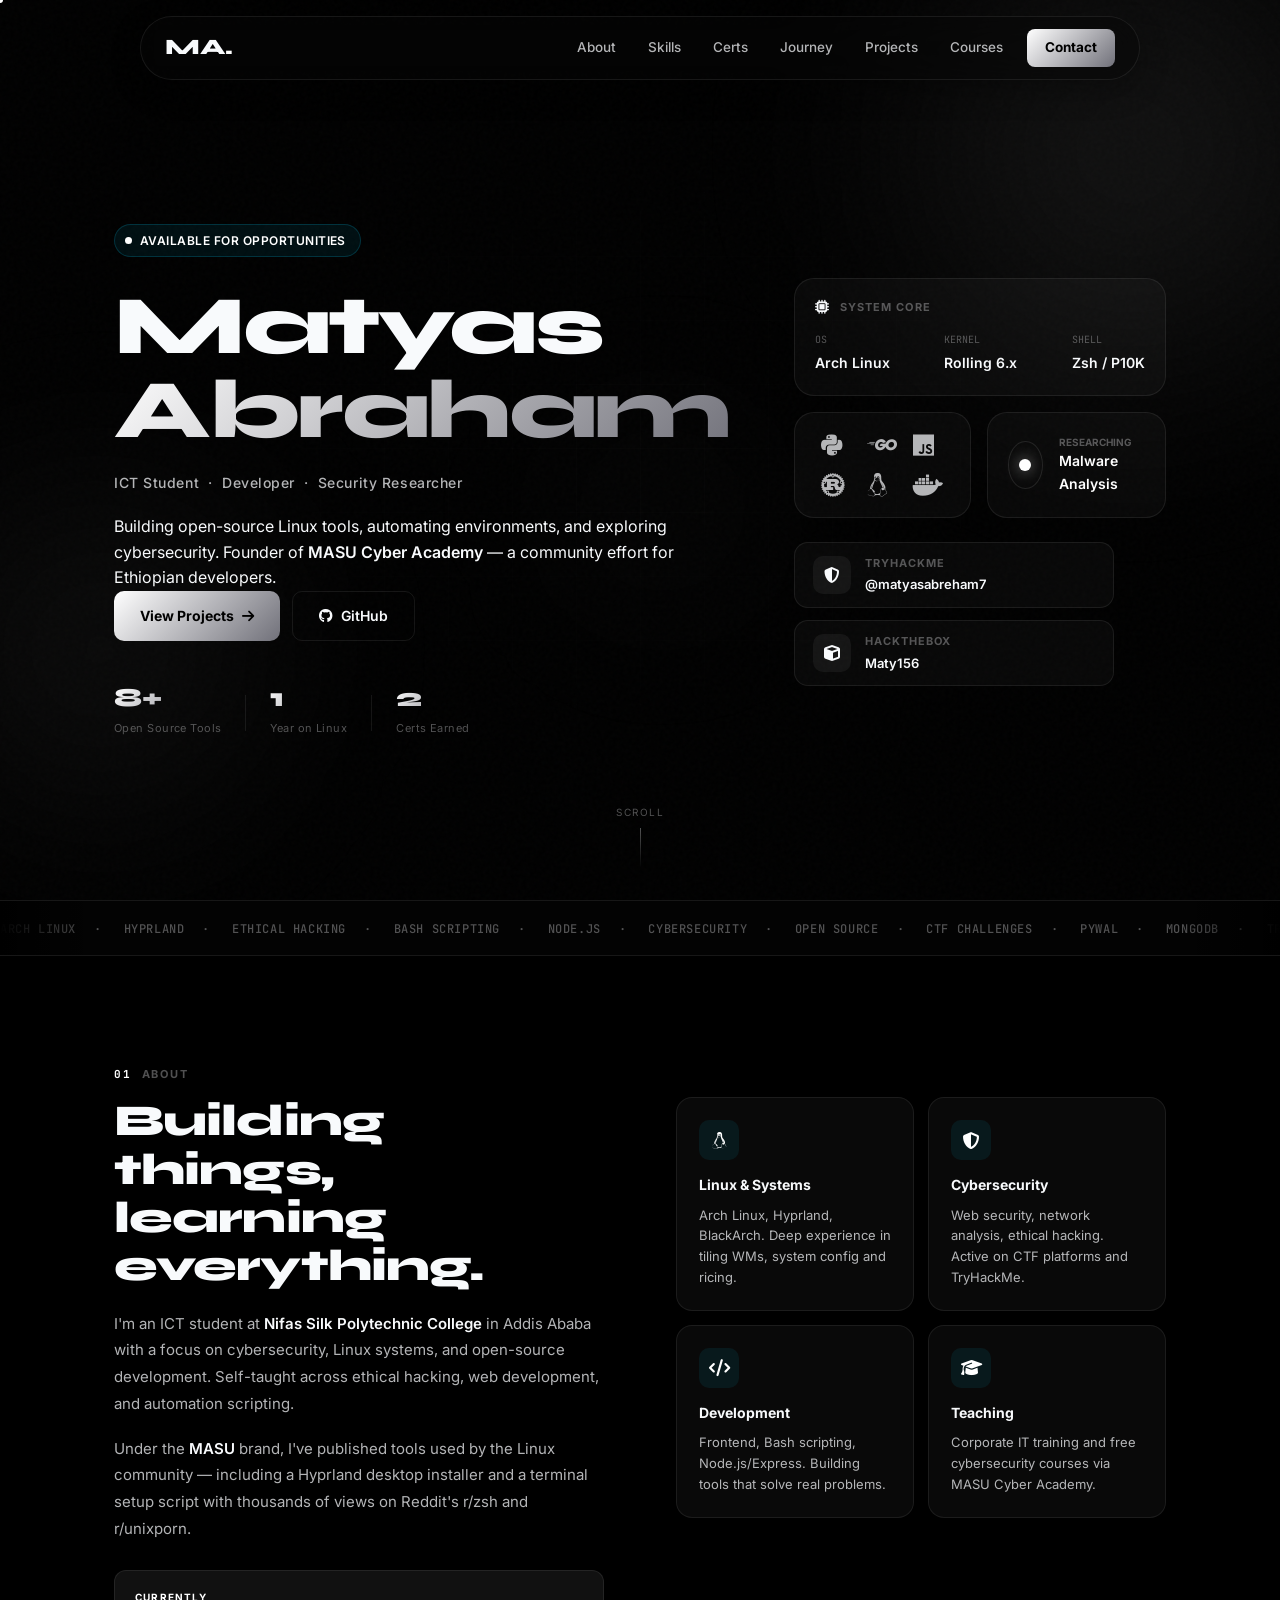
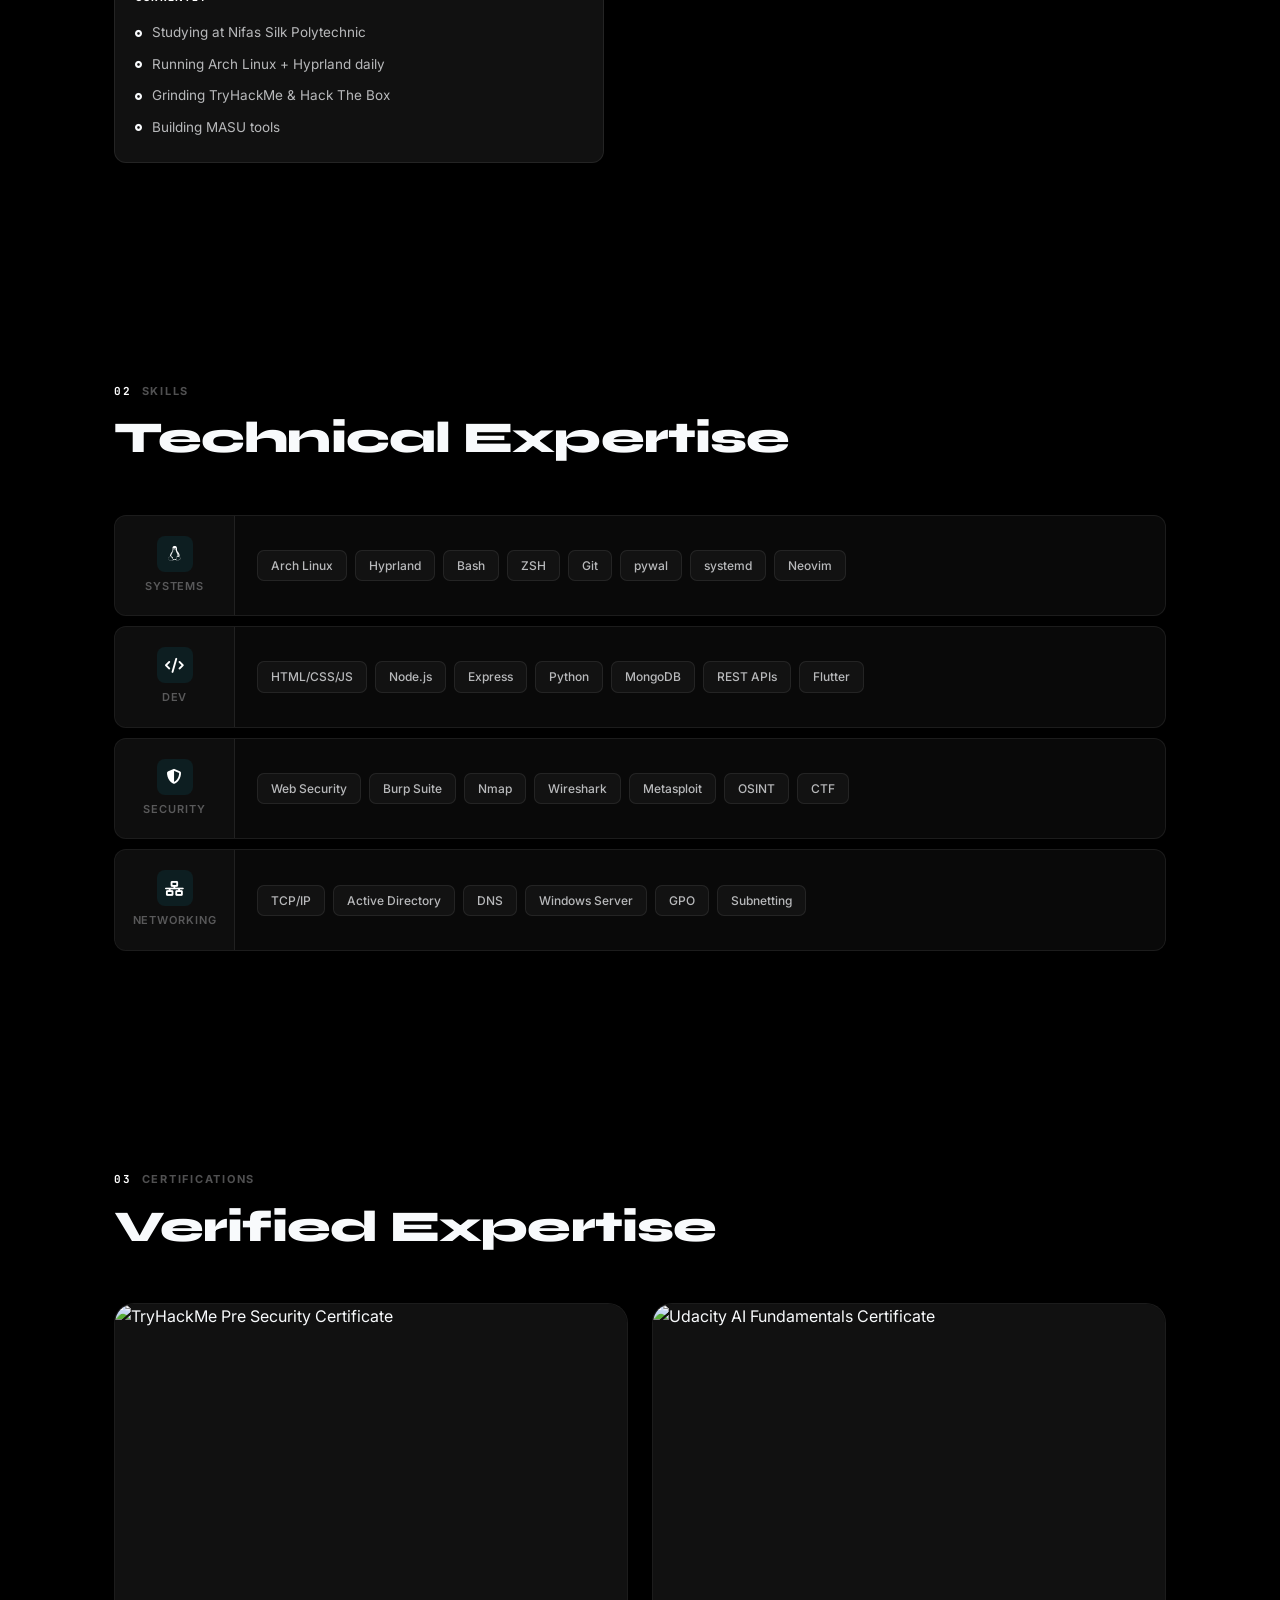
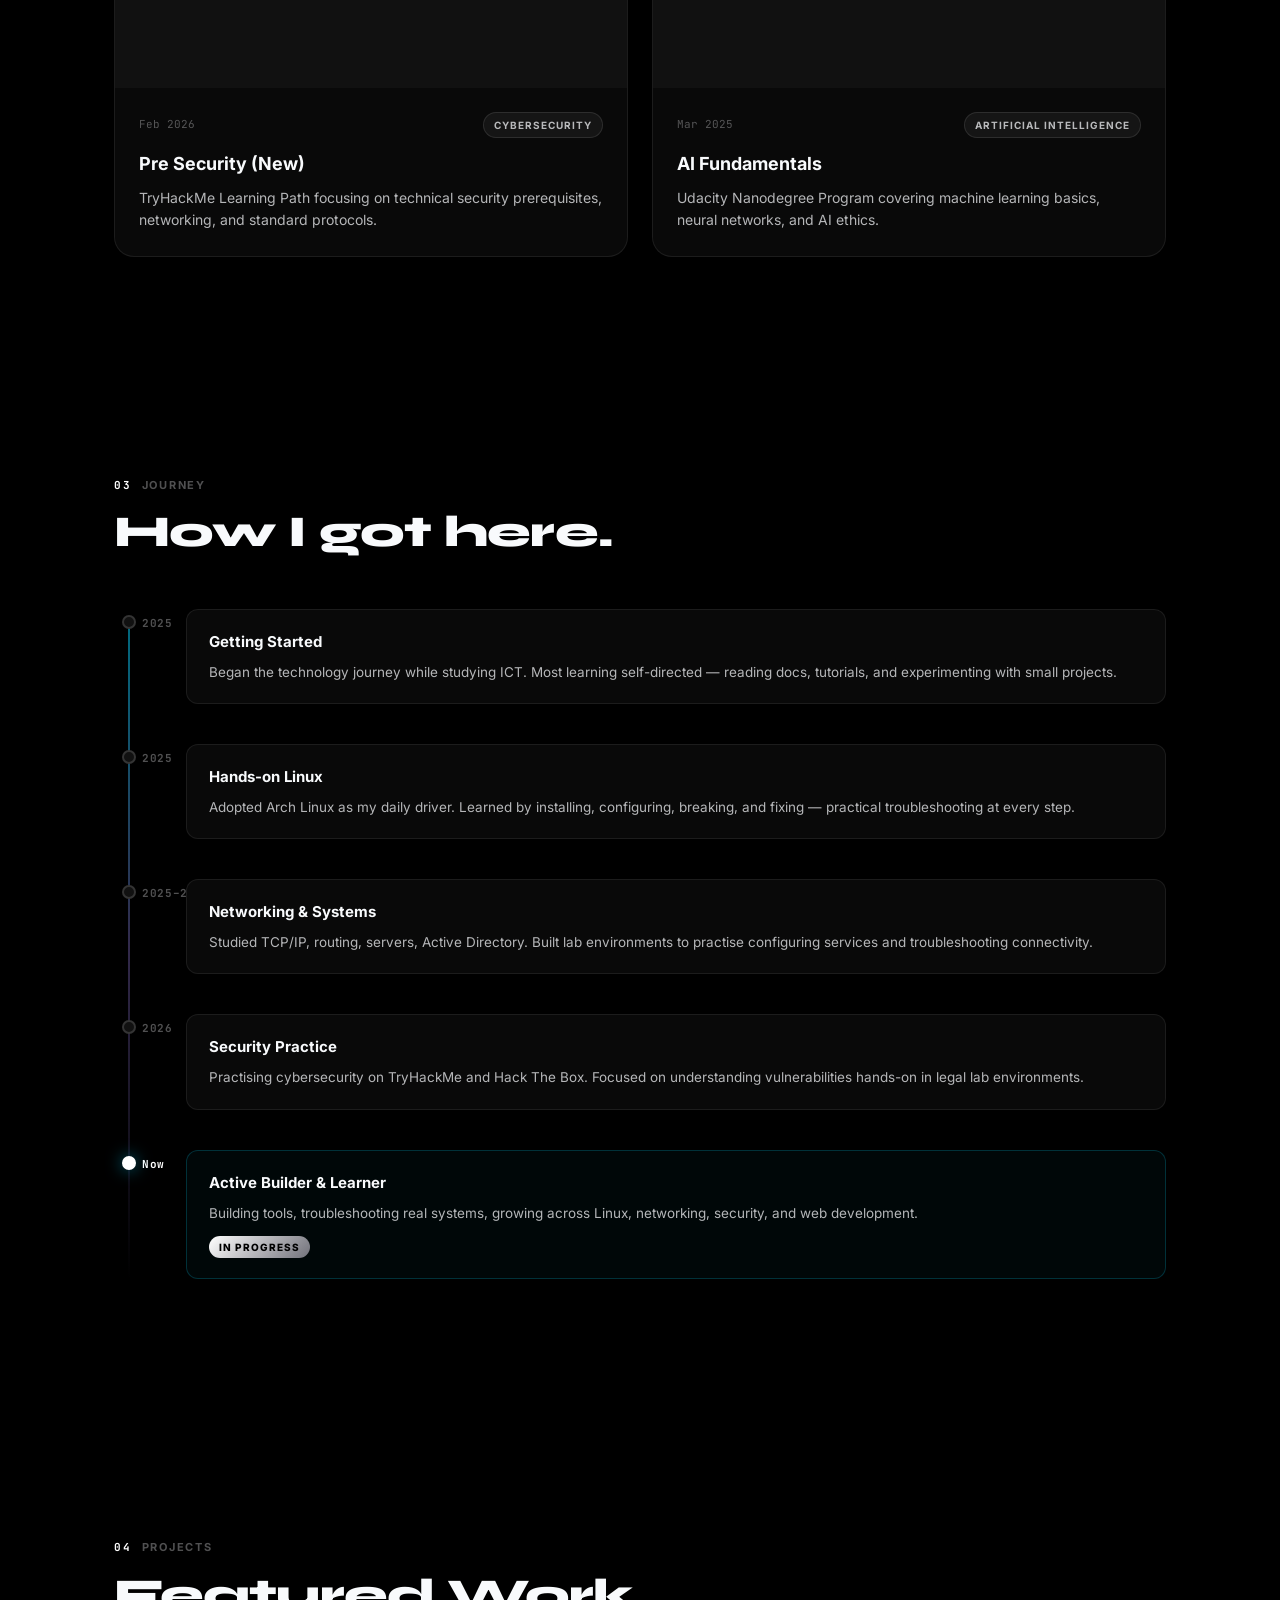
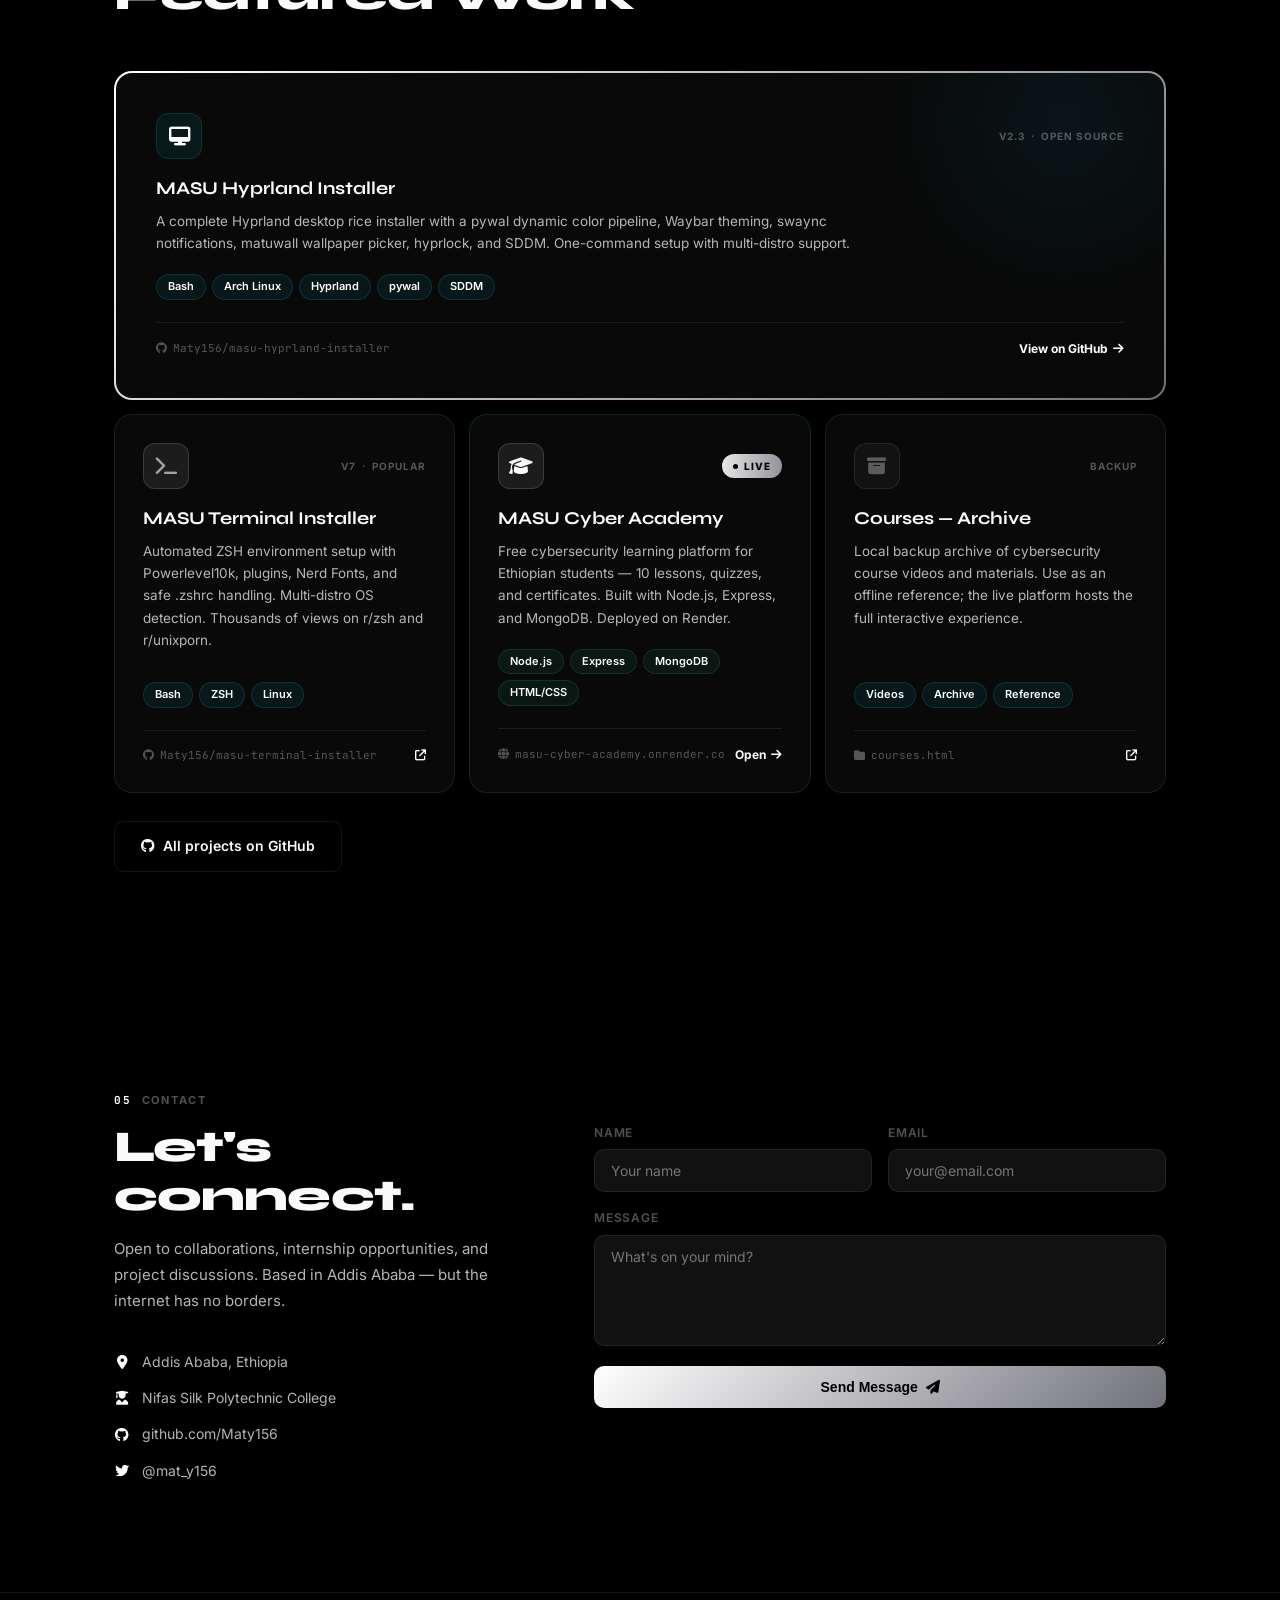
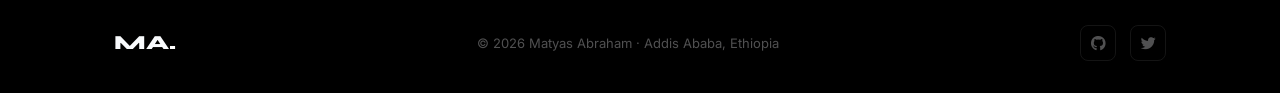
==== commit da8029e6: "remove unwanted thing" ====
--- a/index.html
+++ b/index.html
@@ -171,12 +171,6 @@
           </a>
         </div>
 
-        <div class="hero-float-badge hfb-1">
-          <i class="fab fa-linux"></i> Arch Linux Daily
-        </div>
-        <div class="hero-float-badge hfb-2">
-          <i class="fas fa-shield-halved"></i> TryHackMe
-        </div>
       </div>
     </div>
     <div class="hero-scroll-hint">
--- a/css/style.css
+++ b/css/style.css
@@ -1670,4 +1670,268 @@
   .bcard--feat h3 {
     font-size: 20px;
   }
-}+}
+/* ==============================================
+   NEXUS CANVAS BACKGROUND
+   ============================================== */
+#nexusCanvas {
+  position: absolute;
+  inset: 0;
+  width: 100%;
+  height: 100%;
+  z-index: 0;
+  opacity: 0.4;
+  pointer-events: none;
+}
+
+/* ==============================================
+   SECURITY WIDGET
+   ============================================== */
+.sec-widget {
+  margin-top: 24px;
+  display: flex;
+  flex-direction: column;
+  gap: 12px;
+  width: 100%;
+  max-width: 320px;
+}
+.sw-card {
+  display: flex;
+  align-items: center;
+  gap: 14px;
+  padding: 12px 18px;
+  background: rgba(255, 255, 255, 0.03);
+  border: 1px solid rgba(255, 255, 255, 0.08);
+  border-radius: 14px;
+  text-decoration: none;
+  transition: all 0.3s ease;
+  position: relative;
+  overflow: hidden;
+}
+.sw-card:hover {
+  background: rgba(255, 255, 255, 0.06);
+  border-color: rgba(255, 255, 255, 0.2);
+  transform: translateX(6px);
+}
+.sw-icon {
+  width: 38px;
+  height: 38px;
+  background: rgba(255, 255, 255, 0.05);
+  border-radius: 10px;
+  display: flex;
+  align-items: center;
+  justify-content: center;
+  font-size: 16px;
+  color: var(--text);
+}
+.sw-info {
+  display: flex;
+  flex-direction: column;
+}
+.sw-label {
+  font-size: 11px;
+  font-weight: 700;
+  text-transform: uppercase;
+  letter-spacing: 0.1em;
+  color: var(--faint);
+  margin-bottom: 2px;
+}
+.sw-val {
+  font-size: 13px;
+  font-weight: 600;
+  color: var(--text);
+}
+.sw-ext {
+  margin-left: auto;
+  font-size: 11px;
+  color: var(--faint);
+  opacity: 0;
+  transition: opacity 0.3s;
+}
+.sw-card:hover .sw-ext {
+  opacity: 1;
+}
+
+/* ==============================================
+   CERTIFICATIONS GALLERY
+   ============================================== */
+.cert-grid {
+  display: grid;
+  grid-template-columns: repeat(auto-fill, minmax(400px, 1fr));
+  gap: 24px;
+  margin-top: 40px;
+}
+.cert-card {
+  background: var(--s1);
+  border: 1px solid var(--border);
+  border-radius: 20px;
+  overflow: hidden;
+  transition: all 0.4s ease;
+}
+.cert-card:hover {
+  border-color: var(--border-h);
+  transform: translateY(-8px);
+  box-shadow: 0 20px 40px rgba(0,0,0,0.4);
+}
+.cert-img-wrap {
+  position: relative;
+  aspect-ratio: 4/3;
+  overflow: hidden;
+  background: #111;
+}
+.cert-img-wrap img {
+  width: 100%;
+  height: 100%;
+  object-fit: cover;
+  transition: transform 0.6s ease;
+}
+.cert-card:hover .cert-img-wrap img {
+  transform: scale(1.05);
+}
+.cert-overlay {
+  position: absolute;
+  inset: 0;
+  background: rgba(0,0,0,0.6);
+  backdrop-filter: blur(4px);
+  display: flex;
+  align-items: center;
+  justify-content: center;
+  opacity: 0;
+  transition: opacity 0.3s ease;
+}
+.cert-card:hover .cert-overlay {
+  opacity: 1;
+}
+.btn-cert {
+  padding: 10px 20px;
+  background: #fff;
+  color: #000;
+  border-radius: 99px;
+  font-size: 13px;
+  font-weight: 700;
+  text-decoration: none;
+}
+.cert-content {
+  padding: 24px;
+}
+.cert-top {
+  display: flex;
+  justify-content: space-between;
+  align-items: center;
+  margin-bottom: 12px;
+}
+.cert-date {
+  font-family: 'JetBrains Mono', monospace;
+  font-size: 11px;
+  color: var(--faint);
+}
+.cert-tag {
+  font-size: 10px;
+  font-weight: 700;
+  text-transform: uppercase;
+  letter-spacing: 0.1em;
+  padding: 4px 10px;
+  background: rgba(255,255,255,0.05);
+  border: 1px solid rgba(255,255,255,0.1);
+  border-radius: 99px;
+  color: var(--dim);
+}
+.cert-content h4 {
+  font-size: 18px;
+  font-weight: 700;
+  margin-bottom: 8px;
+}
+.cert-content p {
+  font-size: 14px;
+  color: var(--dim);
+  line-height: 1.6;
+}
+
+@media (max-width: 768px) {
+  .cert-grid { grid-template-columns: 1fr; }
+}
+
+/* ==============================================
+   SYSTEM DASHBOARD (Modern Replacement for Terminal)
+   ============================================== */
+.sys-dashboard {
+  display: grid;
+  grid-template-columns: repeat(2, 1fr);
+  gap: 16px;
+  width: 100%;
+}
+.sys-card {
+  background: rgba(255, 255, 255, 0.03);
+  border: 1px solid rgba(255, 255, 255, 0.08);
+  border-radius: 20px;
+  padding: 20px;
+  display: flex;
+  flex-direction: column;
+  transition: all 0.3s ease;
+}
+.sys-card:hover {
+  background: rgba(255, 255, 255, 0.05);
+  border-color: rgba(255, 255, 255, 0.2);
+  transform: translateY(-4px);
+}
+.sys-card-head {
+  display: flex;
+  align-items: center;
+  gap: 10px;
+  font-size: 11px;
+  font-weight: 700;
+  text-transform: uppercase;
+  letter-spacing: 0.1em;
+  color: var(--faint);
+  margin-bottom: 16px;
+}
+.sys-card-head i { font-size: 14px; color: var(--text); }
+
+/* Env List */
+.sys-env { grid-column: span 2; }
+.sys-env-list {
+  display: flex;
+  justify-content: space-between;
+  gap: 20px;
+}
+.env-item { display: flex; flex-direction: column; }
+.env-label { font-family: 'JetBrains Mono', monospace; font-size: 10px; color: var(--faint); margin-bottom: 4px; }
+.env-val { font-size: 14px; font-weight: 600; color: var(--text); }
+
+/* Tech Grid */
+.sys-tech { justify-content: center; align-items: center; }
+.sys-tech-grid {
+  display: grid;
+  grid-template-columns: repeat(3, 1fr);
+  gap: 16px;
+  font-size: 24px;
+  color: var(--dim);
+}
+.sys-tech-grid i { transition: color 0.3s, transform 0.3s; cursor: pointer; }
+.sys-tech-grid i:hover { color: #fff; transform: scale(1.2); }
+
+/* Vult Radar */
+.sys-vult { justify-content: center; }
+.sys-vult-inner { display: flex; align-items: center; gap: 16px; }
+.vult-radar {
+  width: 48px; height: 48px;
+  border: 1px solid rgba(255, 255, 255, 0.1);
+  border-radius: 50%;
+  position: relative;
+  display: flex; align-items: center; justify-content: center;
+}
+.radar-ping {
+  width: 12px; height: 12px;
+  background: #fff;
+  border-radius: 50%;
+  box-shadow: 0 0 15px rgba(255,255,255,0.5);
+  animation: pulse 2s infinite;
+}
+.vult-text { display: flex; flex-direction: column; }
+.vult-label { font-size: 10px; font-weight: 700; text-transform: uppercase; color: var(--faint); }
+.vult-val { font-size: 14px; font-weight: 600; color: #fff; }
+
+@media (max-width: 768px) {
+  .sys-dashboard { grid-template-columns: 1fr; }
+  .sys-env { grid-column: span 1; }
+}
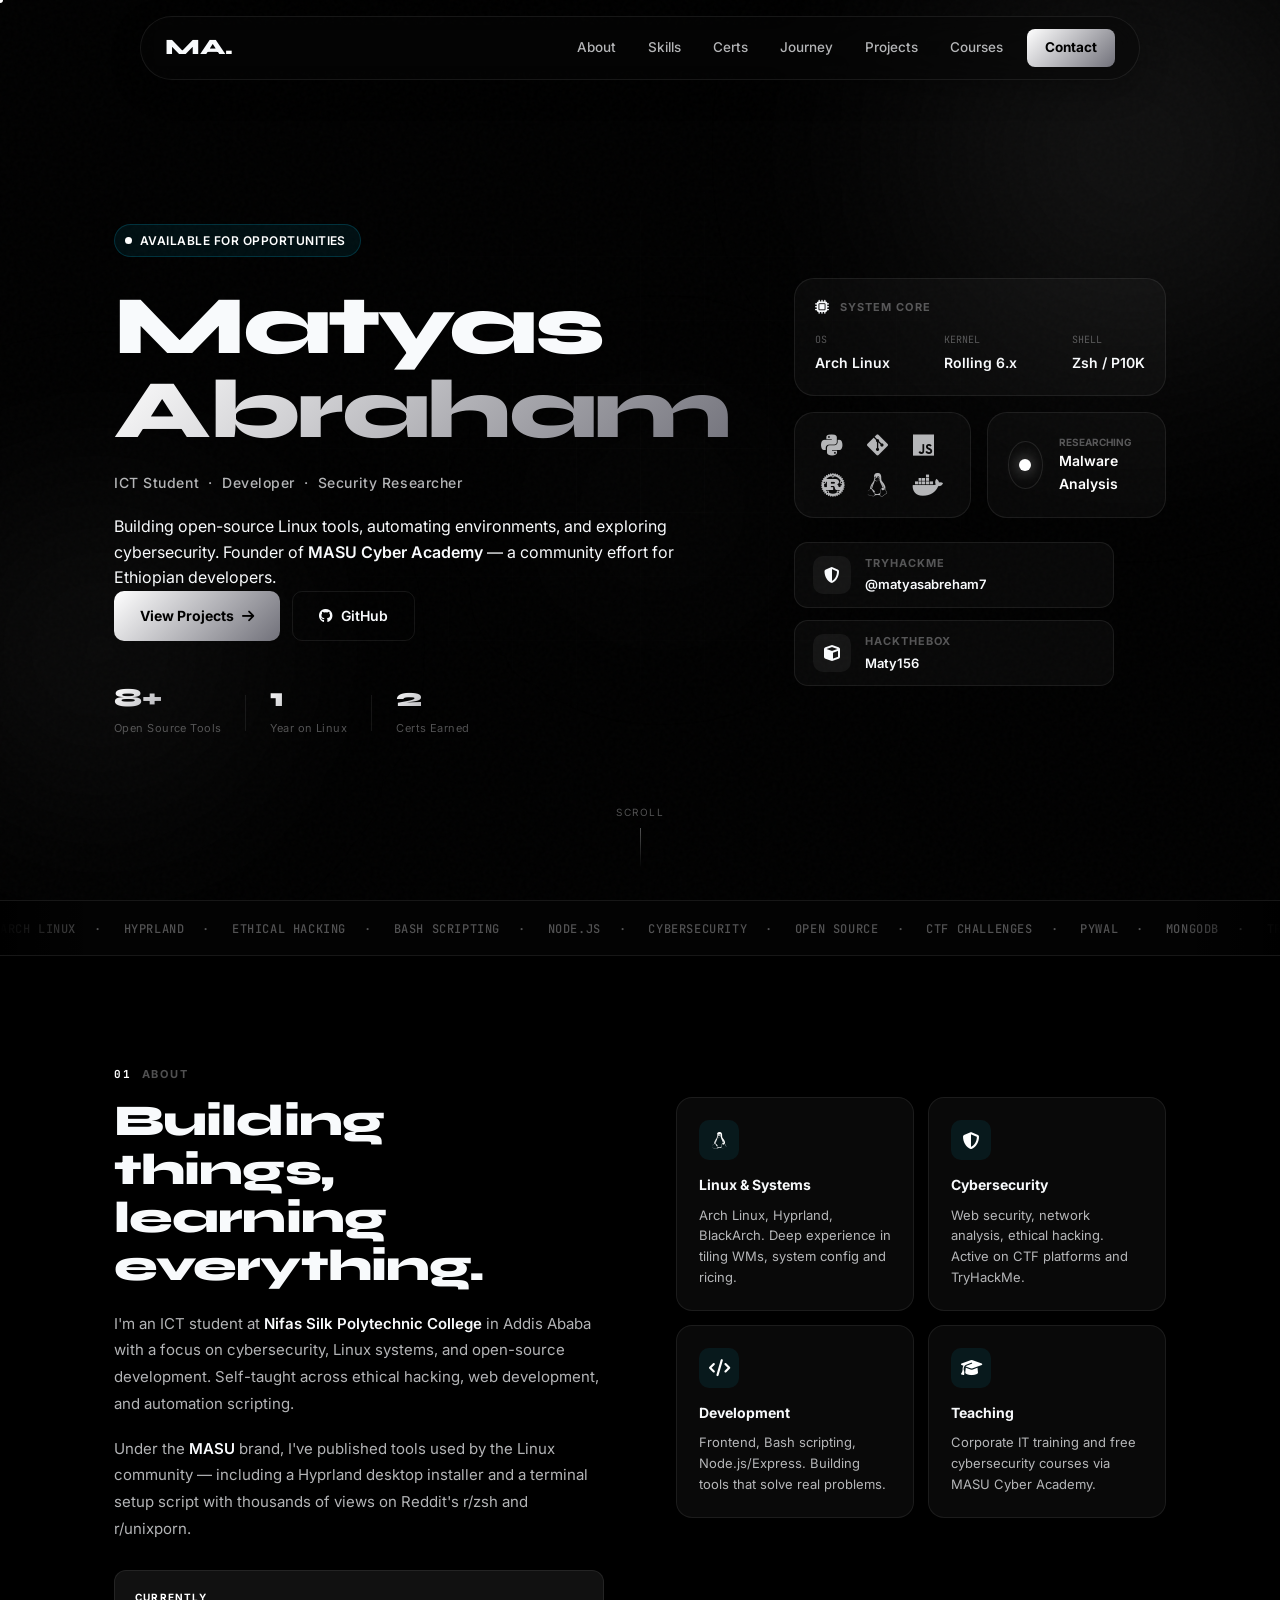
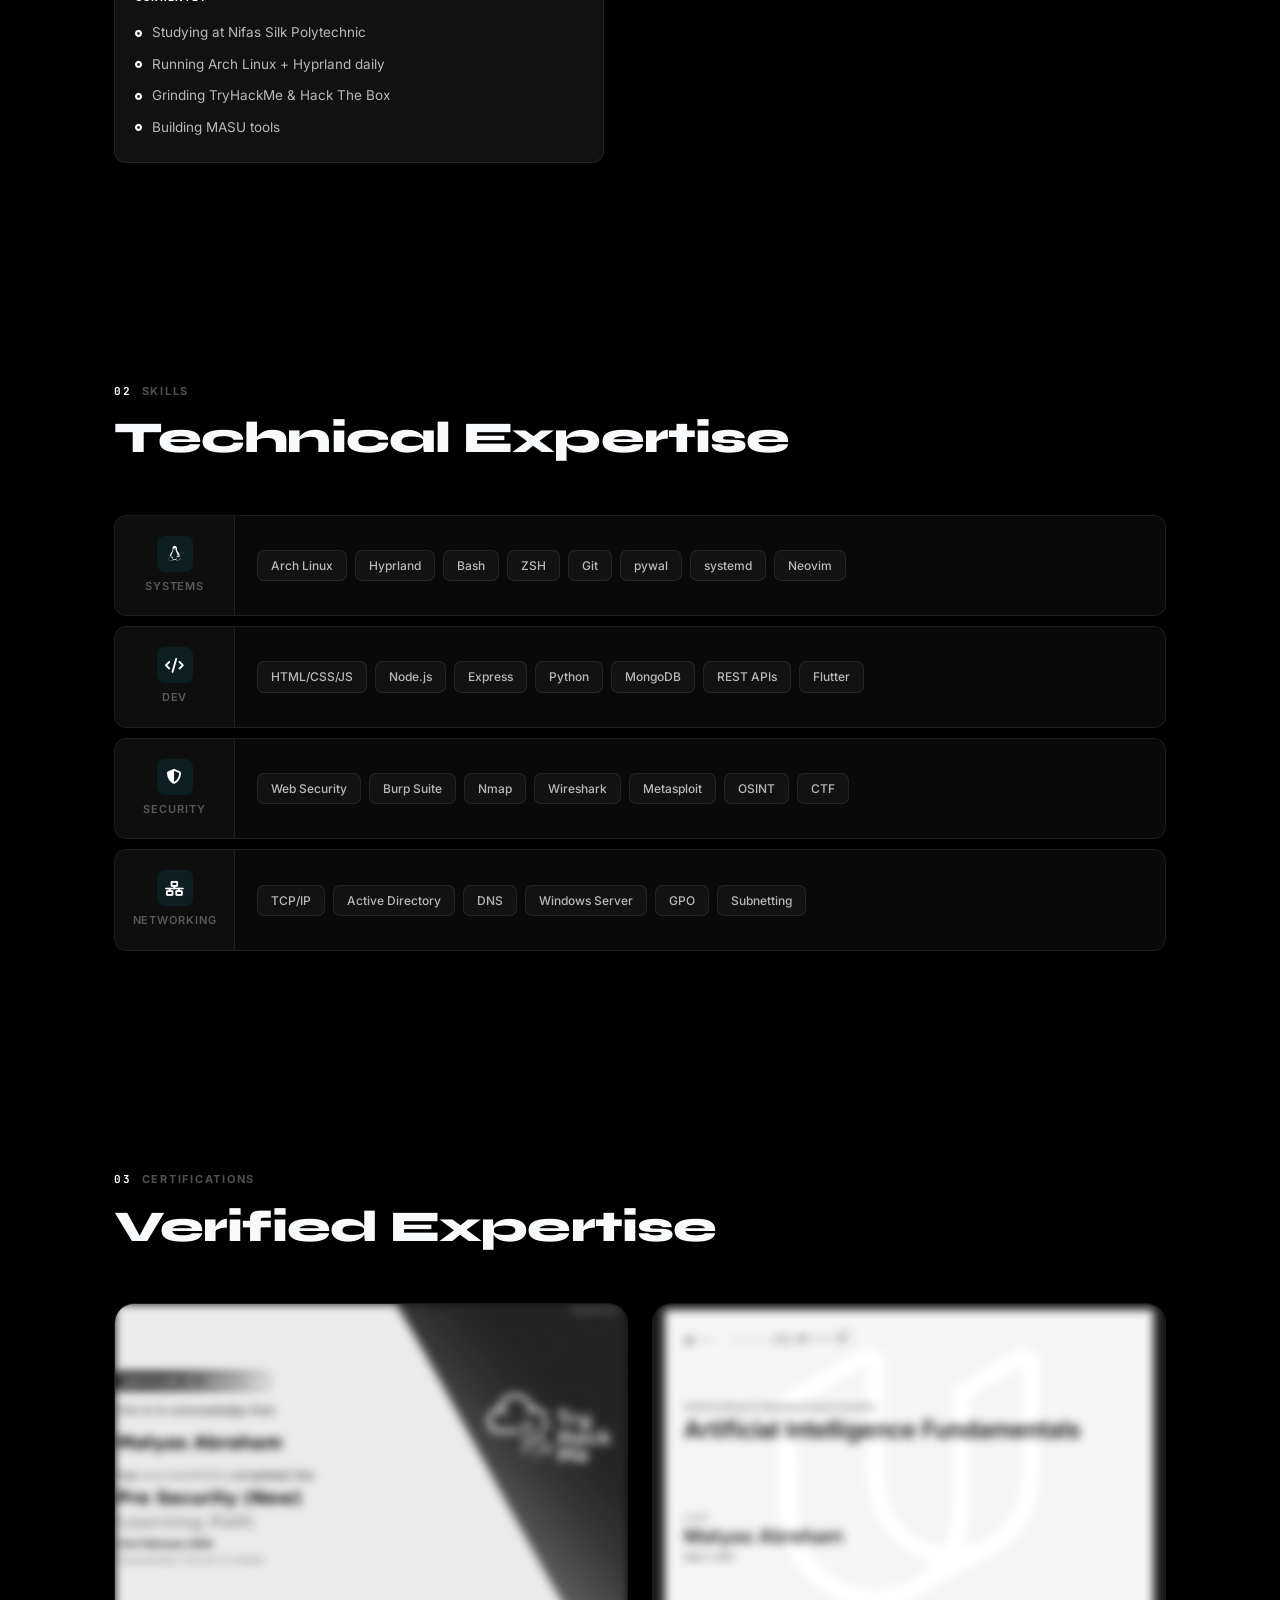
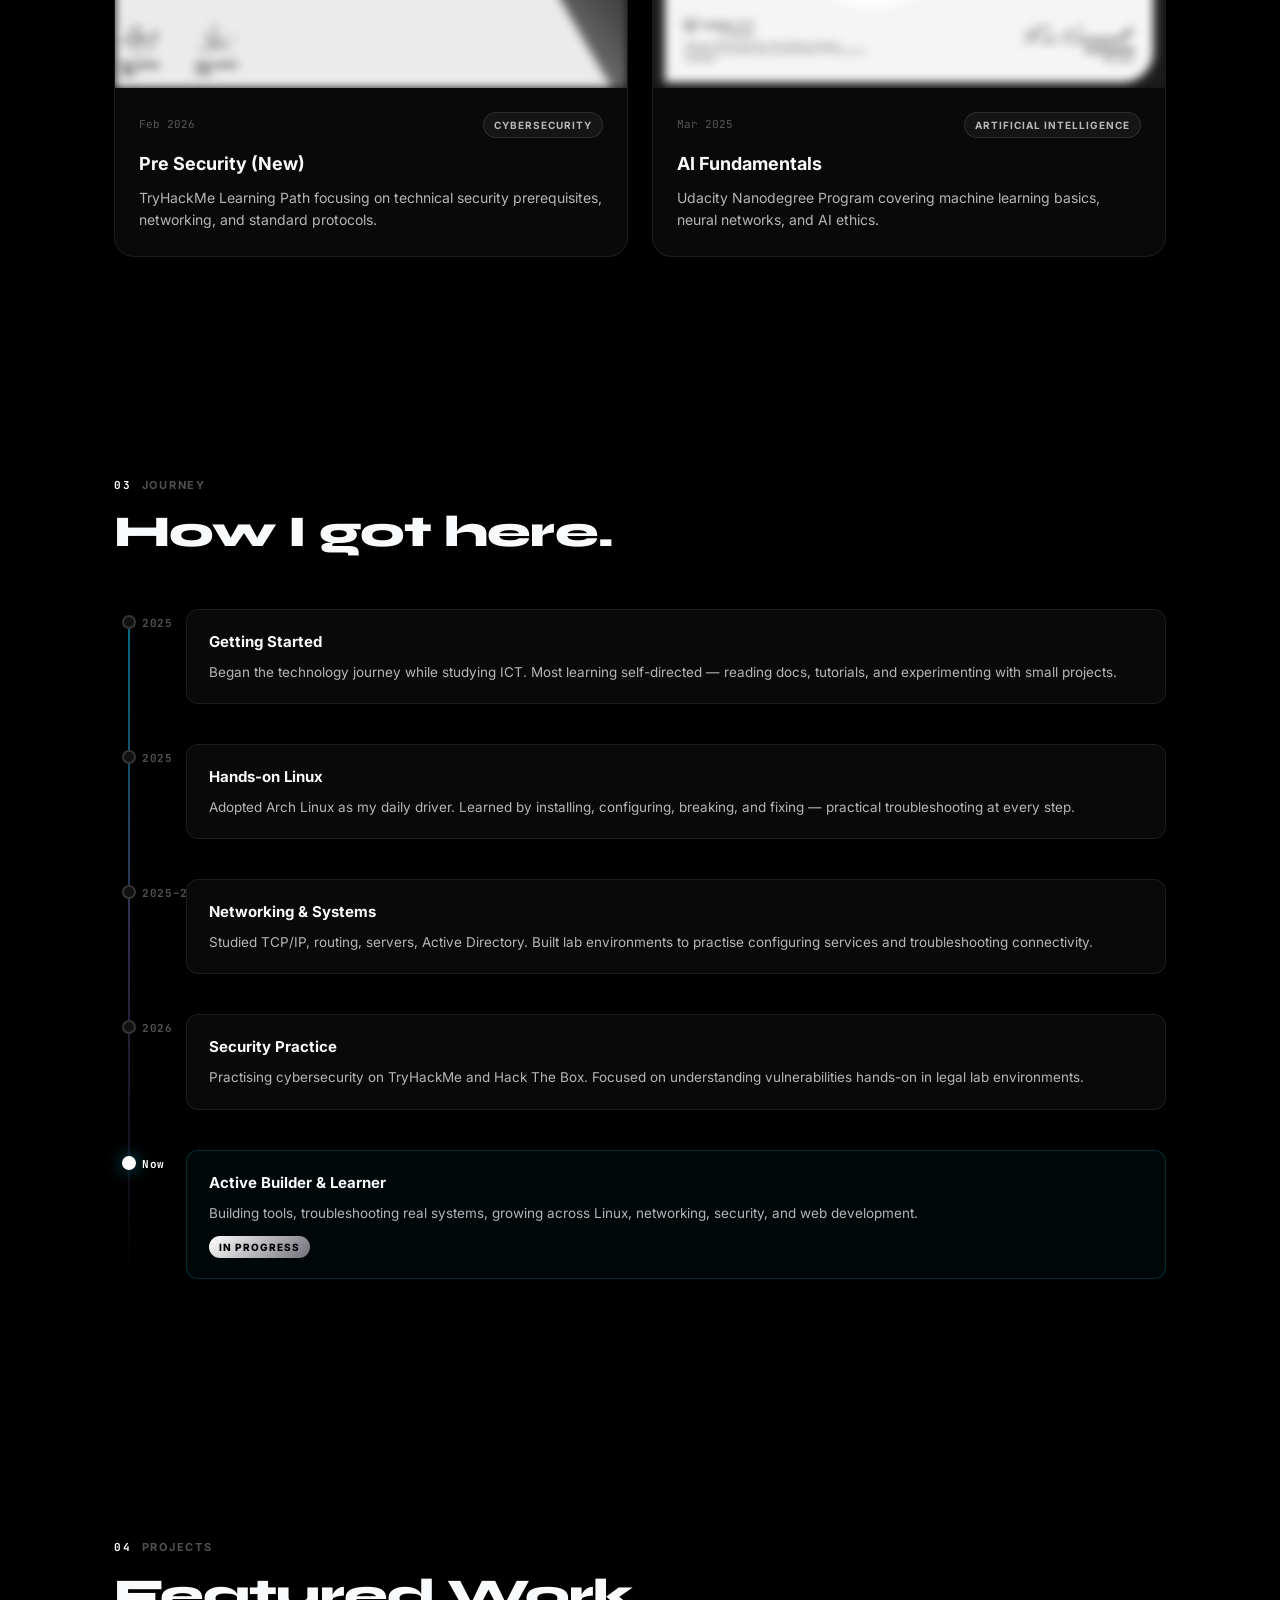
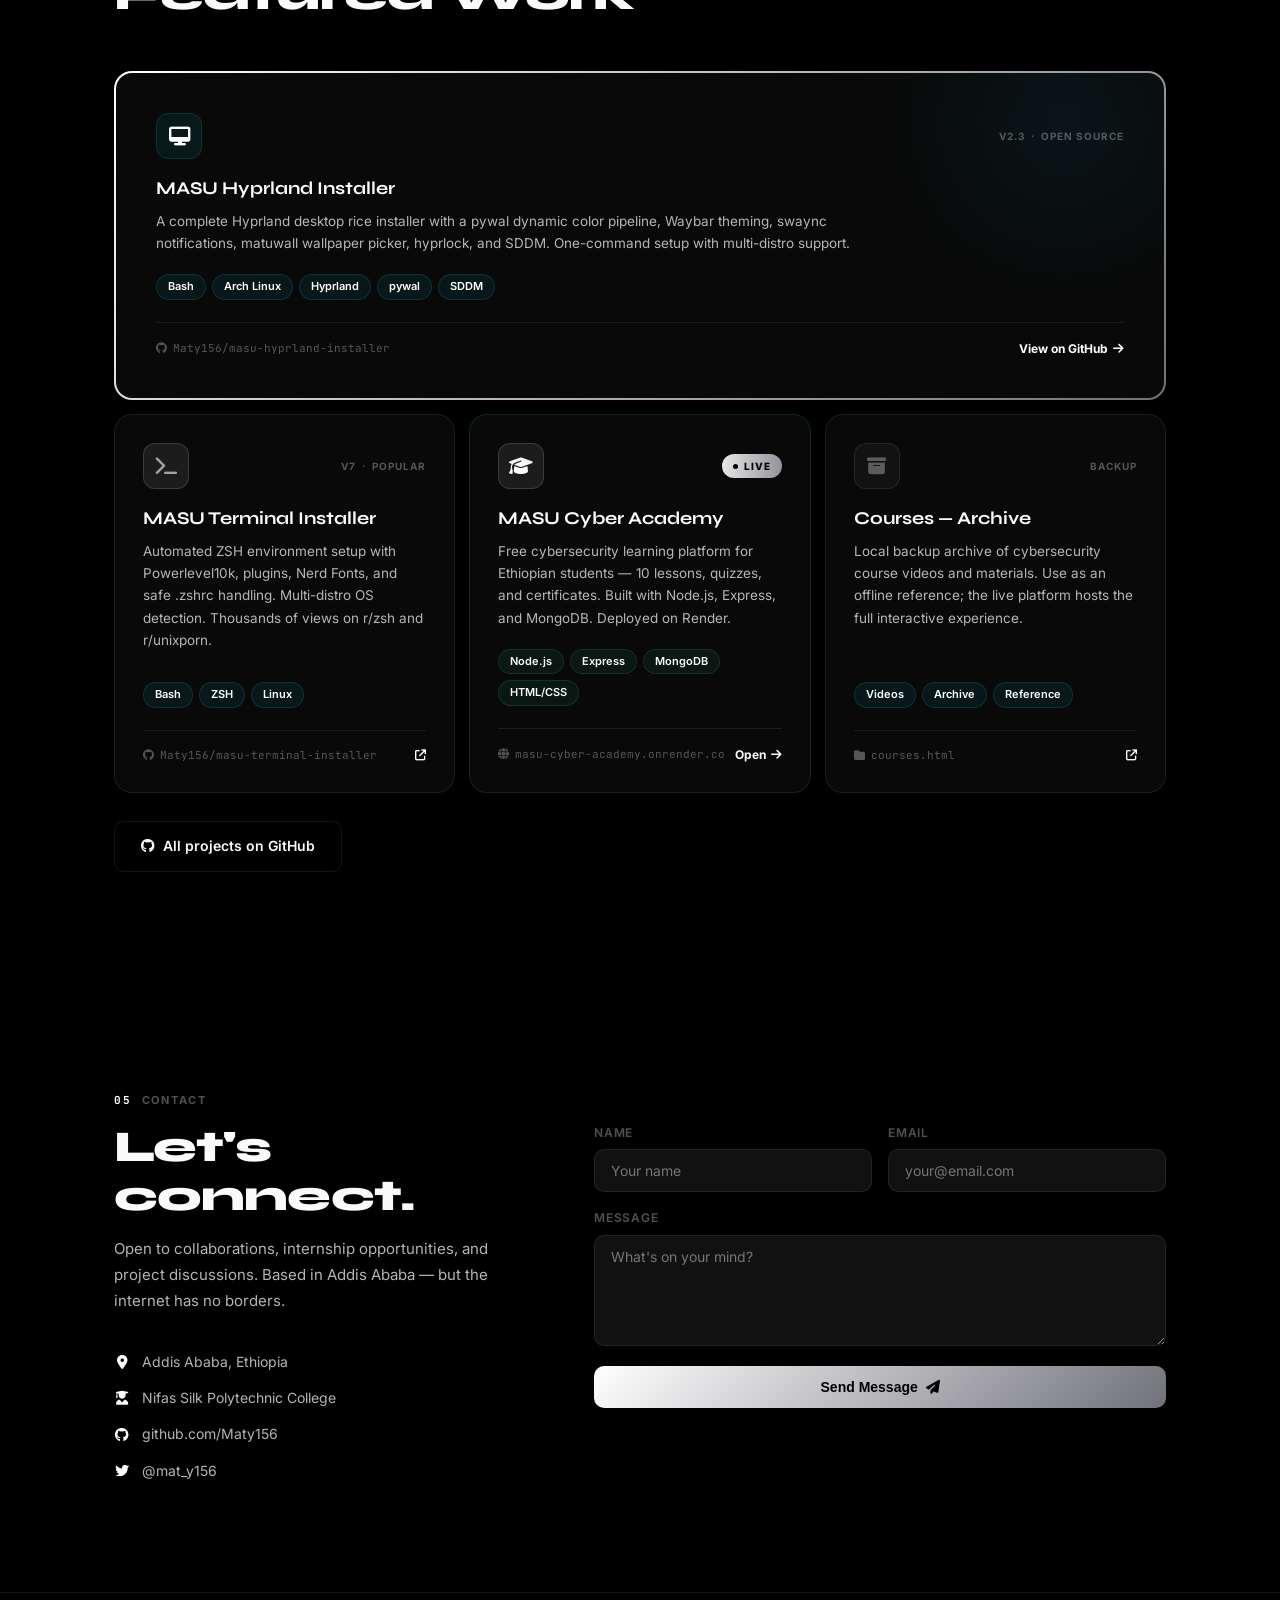
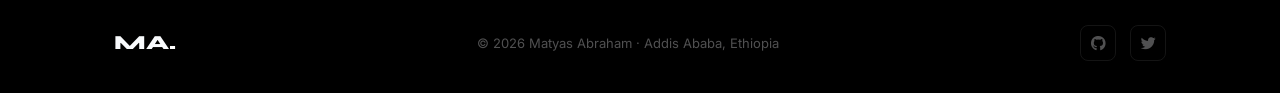
==== commit 1f93f206: "fully updated version of my portfolio" ====
--- a/index.html
+++ b/index.html
@@ -129,7 +129,7 @@
           <div class="sys-card sys-tech">
             <div class="sys-tech-grid">
               <i class="fab fa-python" title="Python"></i>
-              <i class="fab fa-golang" title="Go"></i>
+              <i class="fab fa-git-alt" title="Git"></i>
               <i class="fab fa-js" title="Javascript"></i>
               <i class="fab fa-rust" title="Rust"></i>
               <i class="fab fa-linux" title="Linux"></i>
--- a/css/style.css
+++ b/css/style.css
@@ -571,39 +571,6 @@
   }
 }
 
-/* Floating badges */
-.hero-float-badge {
-  position: absolute;
-  background: rgba(9, 13, 24, 0.9);
-  border: 1px solid var(--border);
-  border-radius: 10px;
-  padding: 8px 14px;
-  font-size: 12px;
-  font-weight: 600;
-  color: var(--dim);
-  display: flex;
-  align-items: center;
-  gap: 7px;
-  backdrop-filter: blur(10px);
-  box-shadow: 0 8px 24px rgba(0, 0, 0, 0.4);
-  animation: badgeFloat 4s ease-in-out infinite;
-}
-
-.hero-float-badge i {
-  color: var(--cyan);
-}
-
-.hfb-1 {
-  bottom: -18px;
-  left: -24px;
-  animation-delay: 0s;
-}
-
-.hfb-2 {
-  top: -16px;
-  right: -16px;
-  animation-delay: 2s;
-}
 
 @keyframes badgeFloat {
 
@@ -1784,9 +1751,11 @@
   height: 100%;
   object-fit: cover;
   transition: transform 0.6s ease;
+  filter: blur(5px) grayscale(1);
 }
 .cert-card:hover .cert-img-wrap img {
   transform: scale(1.05);
+  filter: blur(6px) grayscale(1);
 }
 .cert-overlay {
   position: absolute;
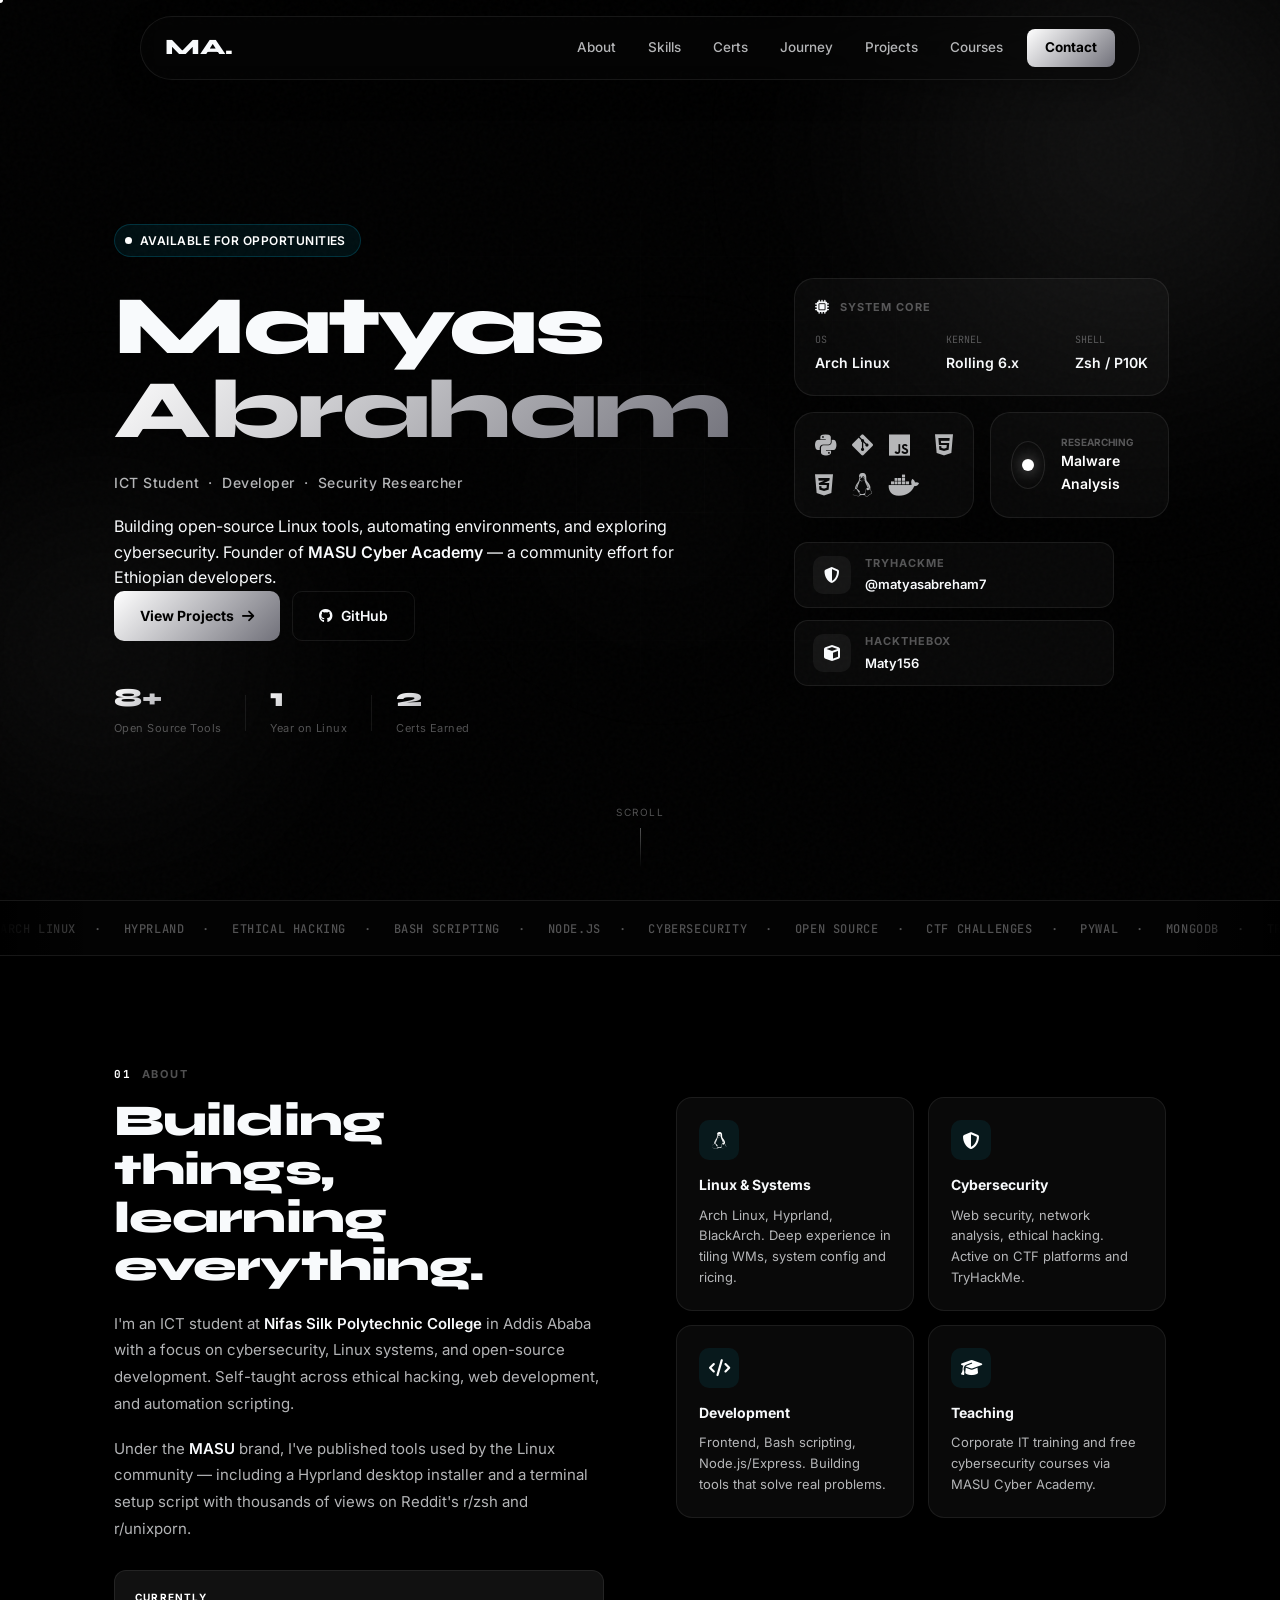
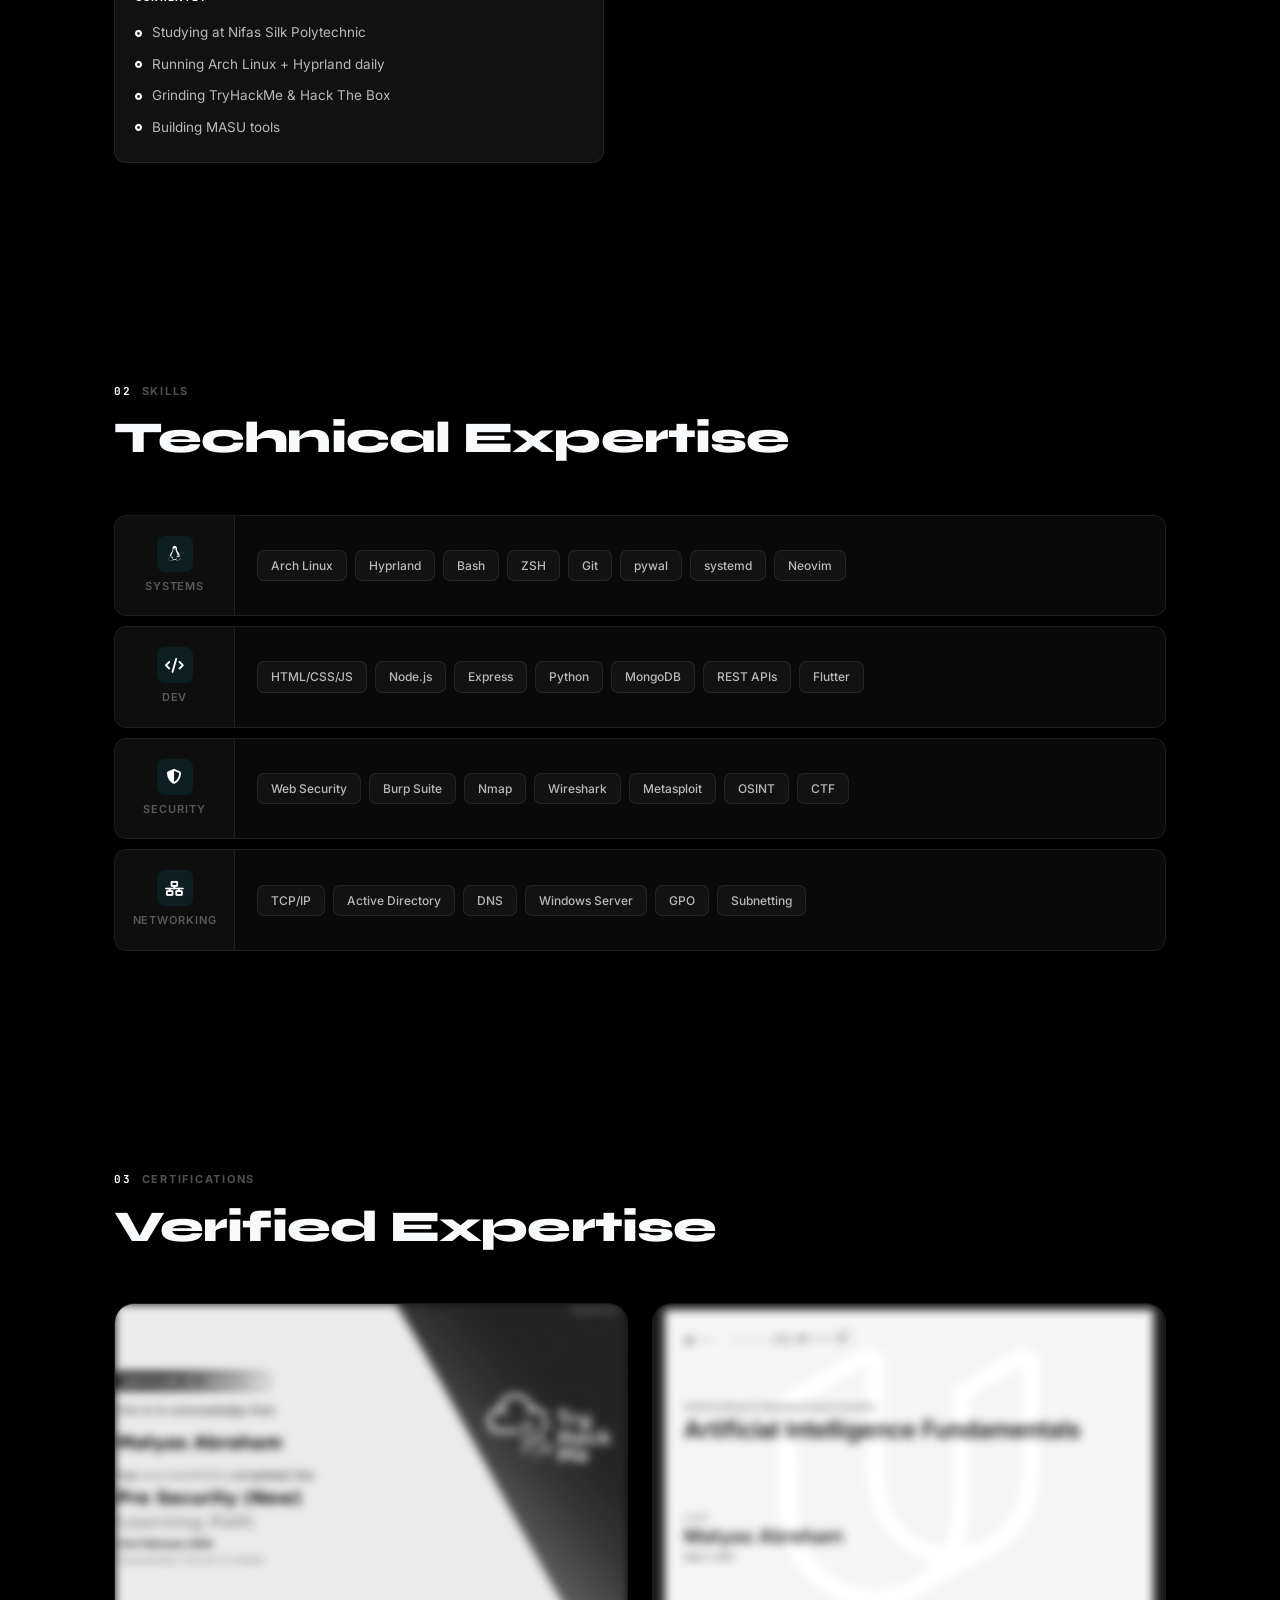
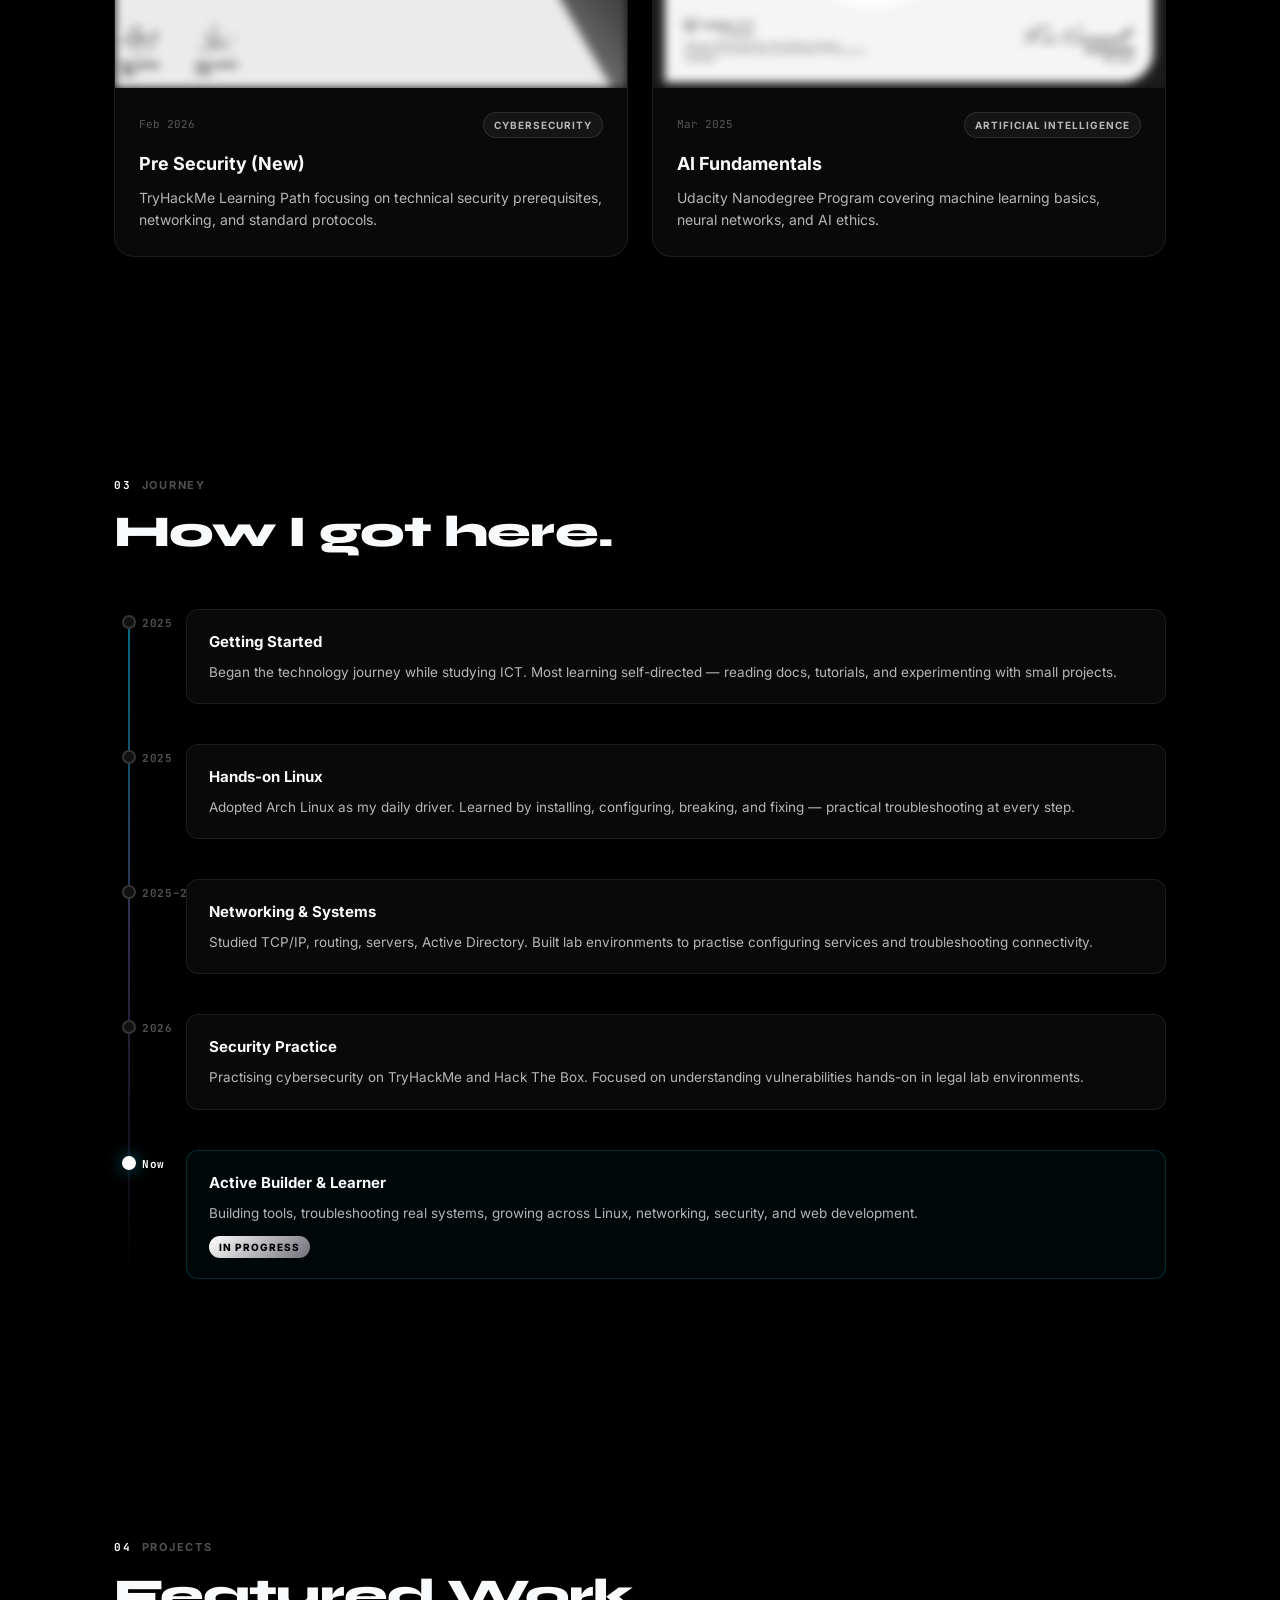
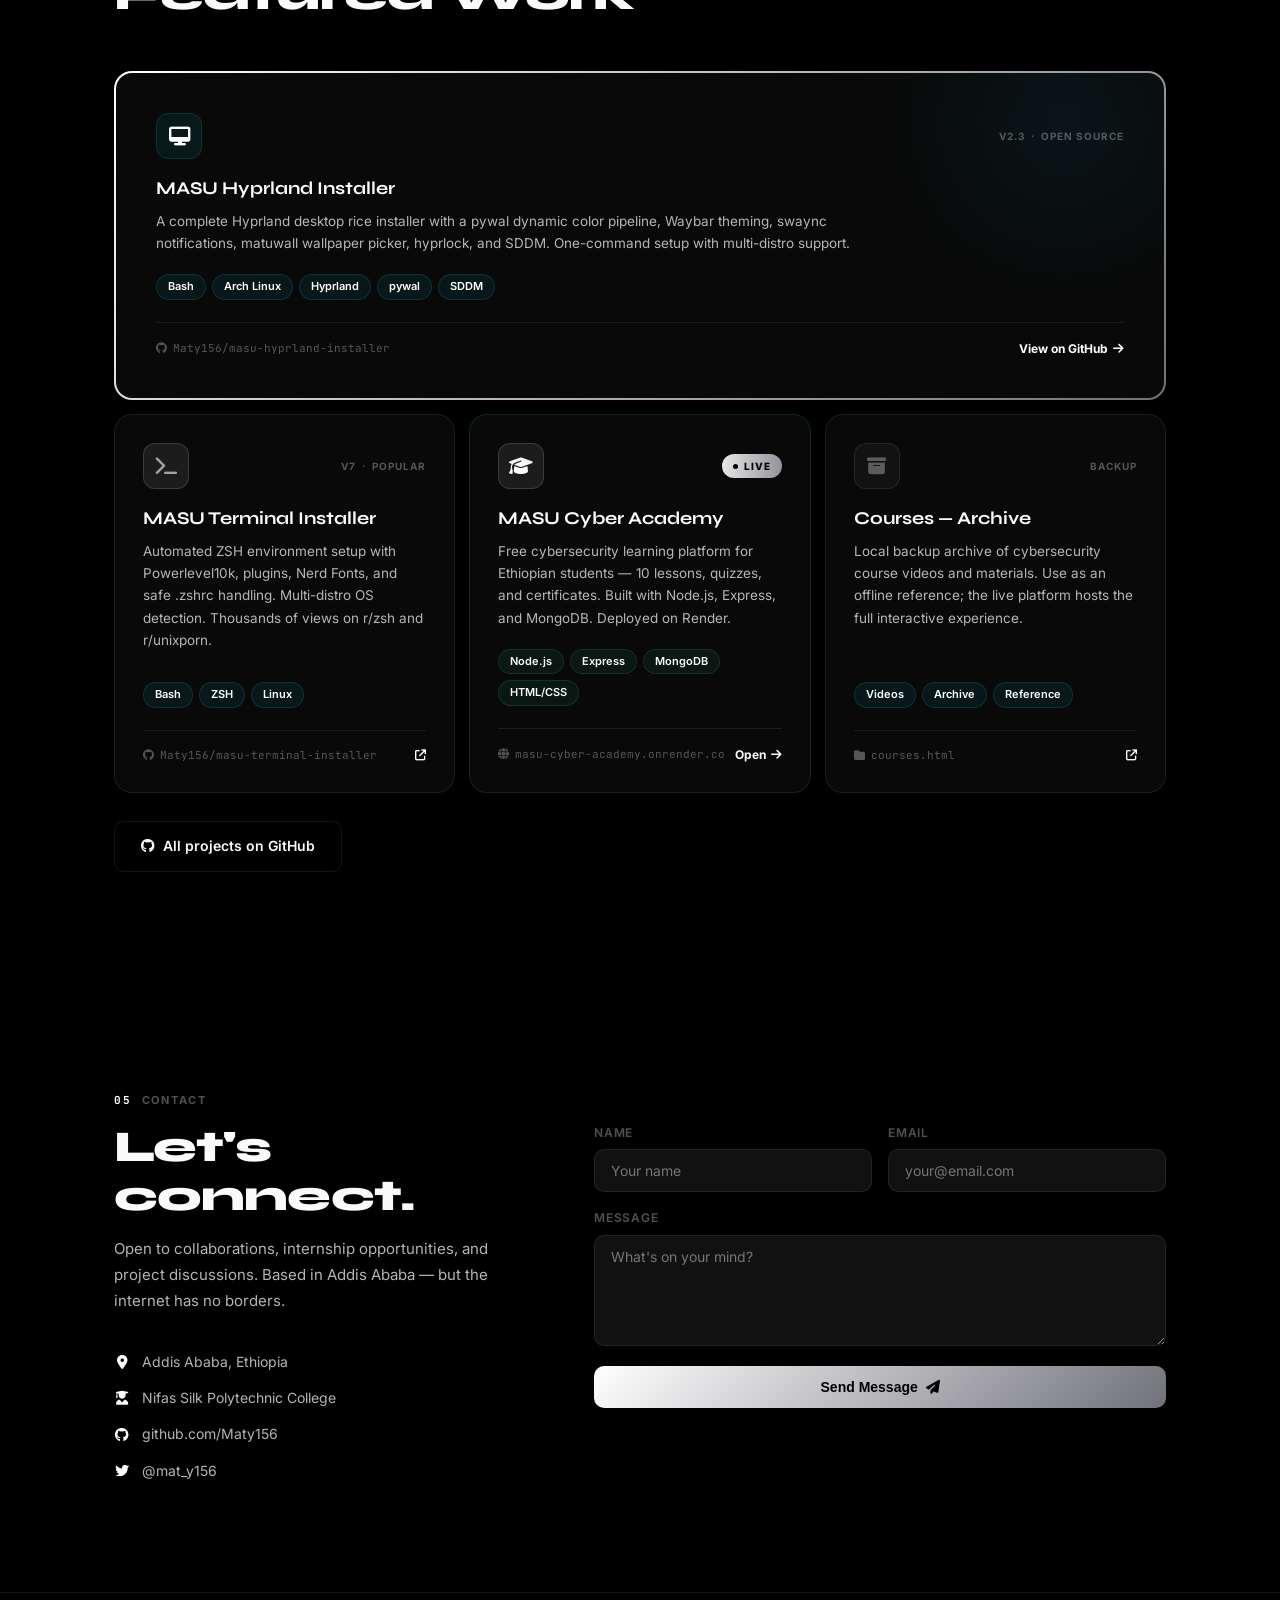
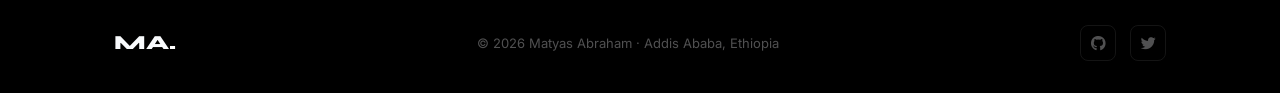
==== commit 8b61214a: "fully updated version of my portfolio" ====
--- a/index.html
+++ b/index.html
@@ -131,7 +131,8 @@
               <i class="fab fa-python" title="Python"></i>
               <i class="fab fa-git-alt" title="Git"></i>
               <i class="fab fa-js" title="Javascript"></i>
-              <i class="fab fa-rust" title="Rust"></i>
+              <i class="fab fa-html5" title="HTML5"></i>
+              <i class="fab fa-css3-alt" title="CSS3"></i>
               <i class="fab fa-linux" title="Linux"></i>
               <i class="fab fa-docker" title="Docker"></i>
             </div>
--- a/css/style.css
+++ b/css/style.css
@@ -1871,7 +1871,7 @@
 .sys-tech { justify-content: center; align-items: center; }
 .sys-tech-grid {
   display: grid;
-  grid-template-columns: repeat(3, 1fr);
+  grid-template-columns: repeat(4, 1fr);
   gap: 16px;
   font-size: 24px;
   color: var(--dim);
